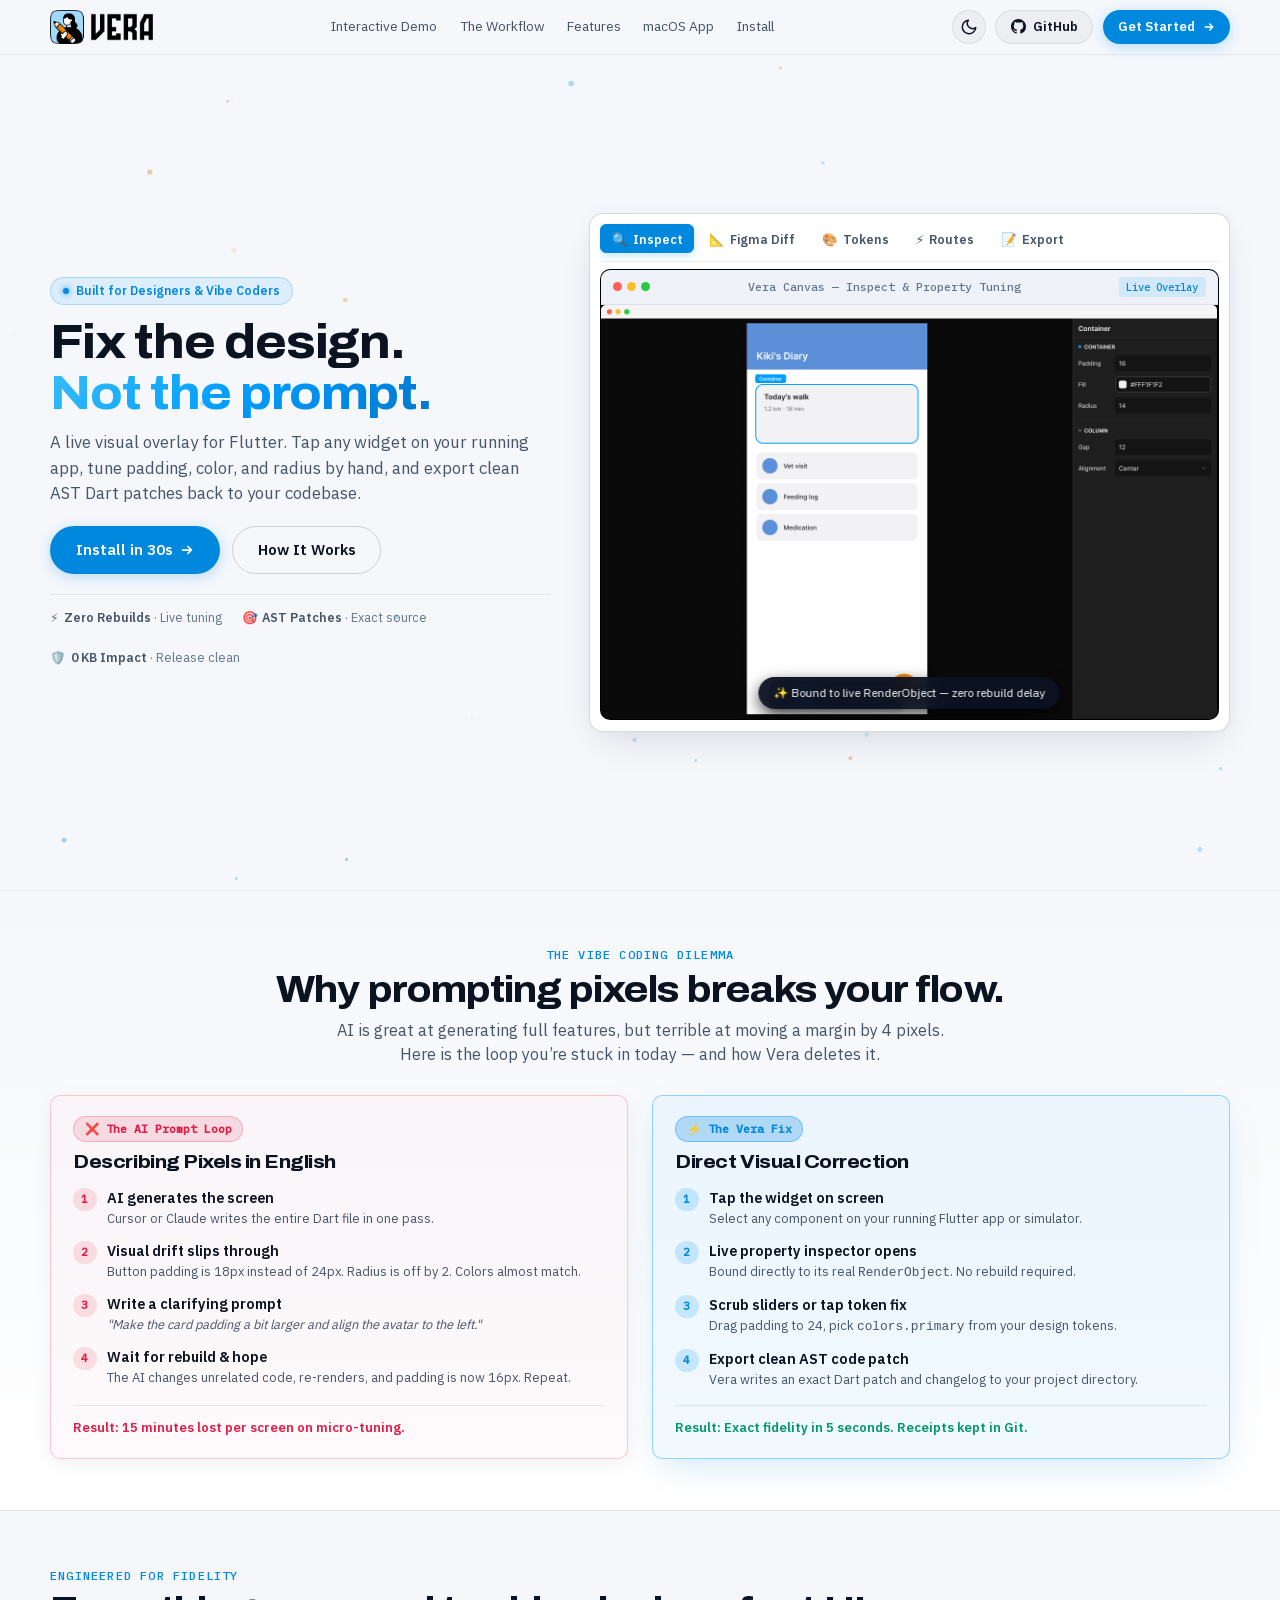
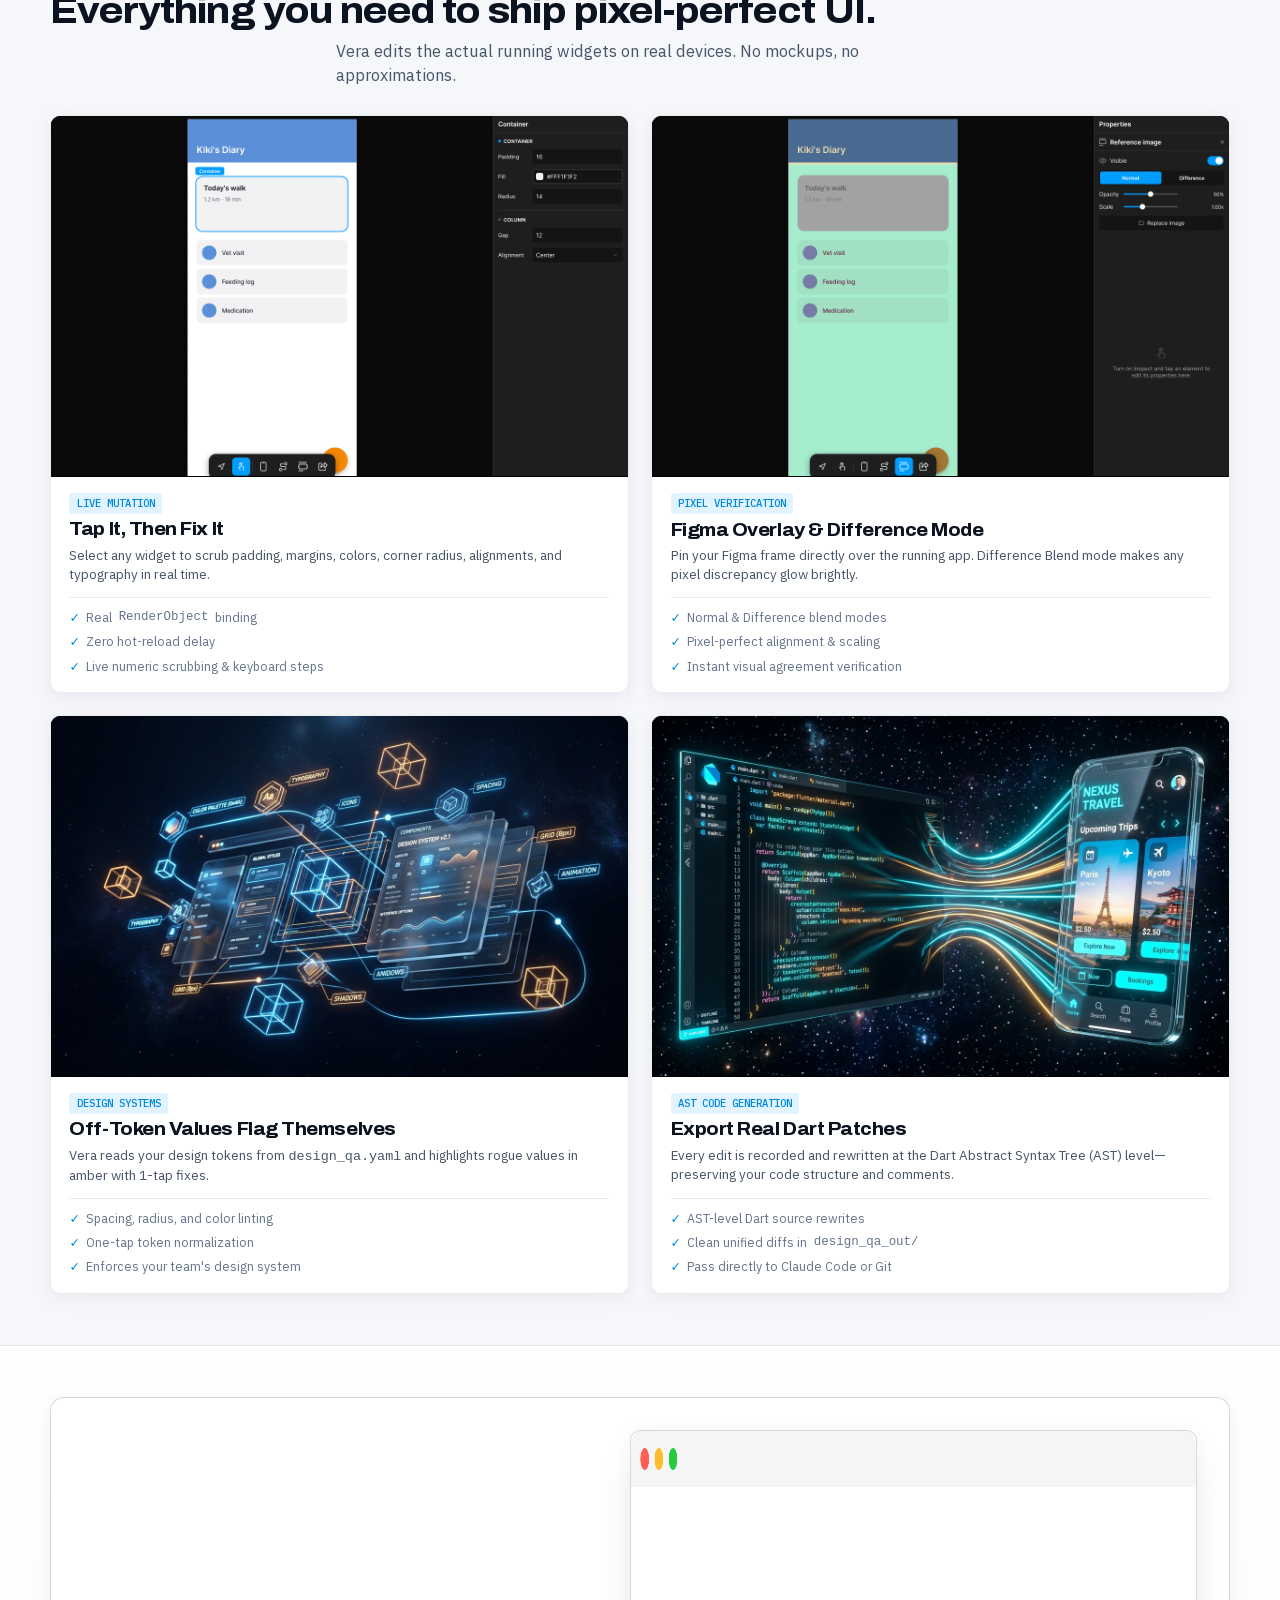
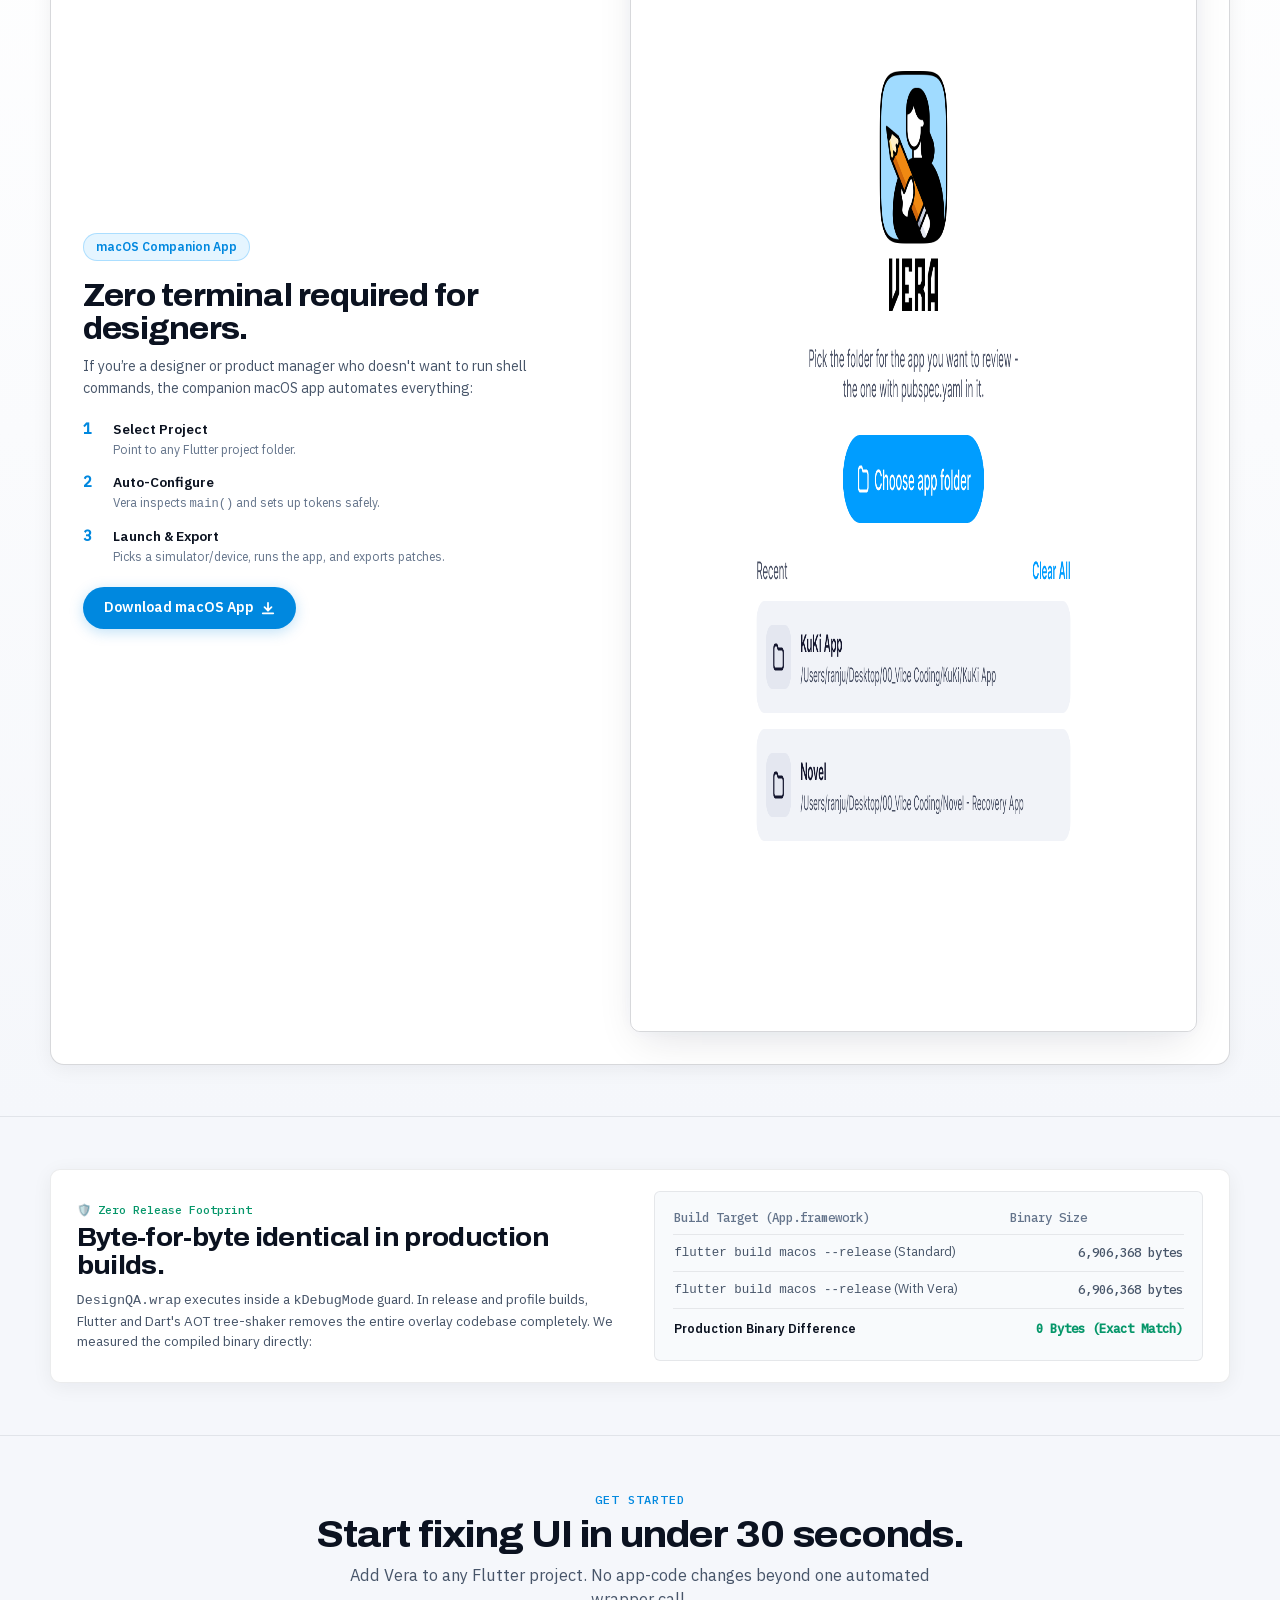
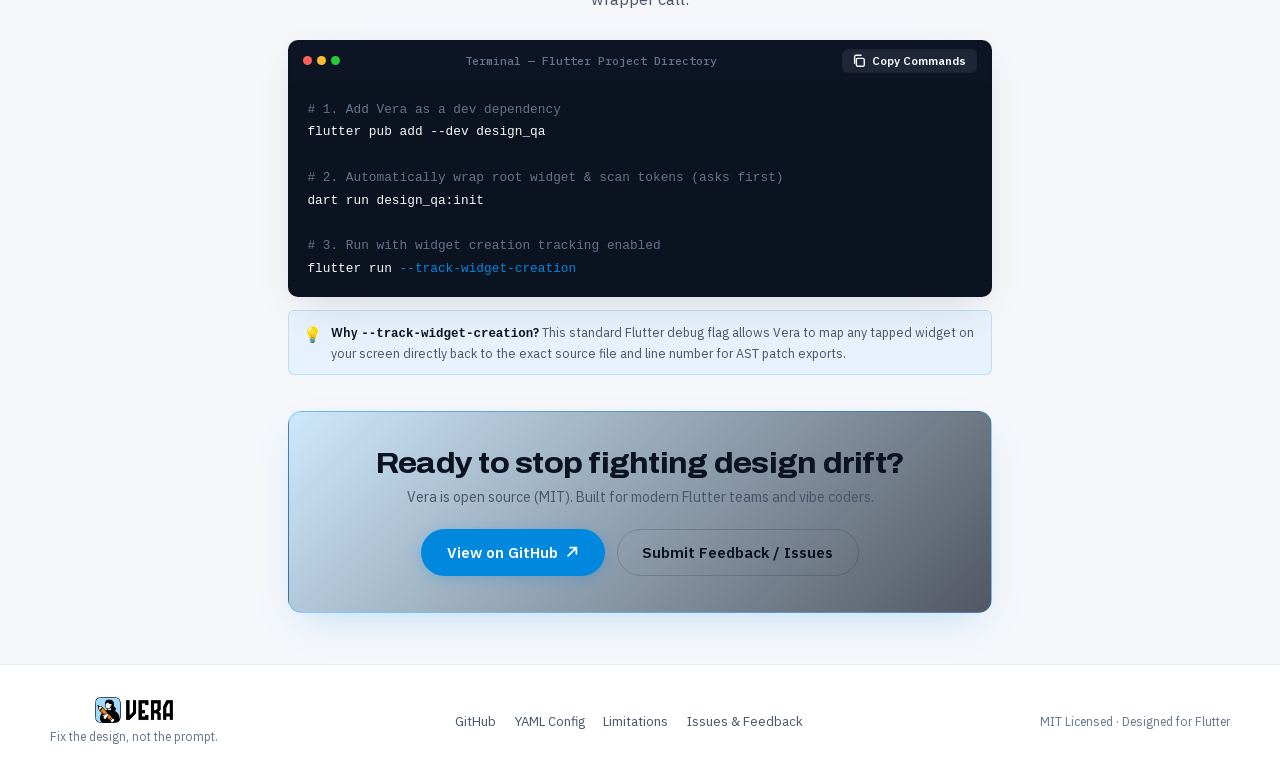
==== docs/index.html @ a0a02649 "Fix CSS syntax error and clean stylesheet link" ====
<!DOCTYPE html>
<html lang="en" data-theme="dark">
<head>
  <meta charset="utf-8">
  <meta name="viewport" content="width=device-width, initial-scale=1">
  <title>Vera — Fix the Design, Not the Prompt | Flutter Design QA</title>
  <meta name="description" content="A live visual overlay for Flutter. Tap any widget on a running app, correct design drift by hand, and export real AST Dart patches. Built for designers and vibe coders.">

  <link rel="icon" href="favicon.ico" sizes="any">
  <link rel="apple-touch-icon" href="assets/img/apple-touch-icon.png">
  <meta name="theme-color" content="#070c18" id="themeColorMeta">

  <!-- Open Graph / Social Meta -->
  <meta property="og:title" content="Vera — Fix the Design, Not the Prompt">
  <meta property="og:description" content="A live visual overlay for Flutter. Tap any widget on a running app, correct design drift by hand, and export real AST Dart patches.">
  <meta property="og:type" content="website">
  <meta property="og:url" content="https://ranjuravindran.github.io/vera_design_qa/">
  <meta property="og:image" content="https://ranjuravindran.github.io/vera_design_qa/assets/img/hero-tokens-3d.jpg">
  <meta name="twitter:card" content="summary_large_image">

  <!-- Fonts & Stylesheet -->
  <link rel="preload" href="assets/fonts/archivo-var.woff2" as="font" type="font/woff2" crossorigin>
  <link rel="preload" href="assets/fonts/plexsans-400.woff2" as="font" type="font/woff2" crossorigin>
  <link rel="stylesheet" href="assets/site.css">
</head>
<body>

  <!-- Ambient Dynamic Shader Background -->
  <canvas id="ambientCanvas" class="ambient-canvas" aria-hidden="true"></canvas>

  <a class="skip-link" href="#main">Skip to main content</a>

  <!-- ================= TOP NAVIGATION ================= -->
  <header class="site-header" id="header">
    <div class="shell header-shell">
      <a class="brand-link" href="#top" aria-label="Vera Home">
        <!-- Logo for Dark Mode (White) -->
        <img src="assets/img/vera-logo-white.png" alt="Vera" class="brand-logo logo-dark-theme" width="130" height="43">
        <!-- Logo for Light Mode (Dark) -->
        <img src="assets/img/vera-logo-dark.png" alt="Vera" class="brand-logo logo-light-theme" width="130" height="43">
      </a>

      <nav class="site-nav" aria-label="Primary Navigation">
        <a href="#hero" class="nav-link">Interactive Demo</a>
        <a href="#comparison" class="nav-link">The Workflow</a>
        <a href="#features" class="nav-link">Features</a>
        <a href="#companion" class="nav-link">macOS App</a>
        <a href="#quickstart" class="nav-link">Install</a>
      </nav>

      <div class="header-actions">
        <!-- Light / Dark Theme Switcher Button -->
        <button class="theme-toggle-btn" id="themeToggle" type="button" aria-label="Toggle light and dark mode">
          <!-- Sun Icon (shown in dark mode) -->
          <svg class="sun-icon" width="18" height="18" viewBox="0 0 24 24" fill="none" stroke="currentColor" stroke-width="2" stroke-linecap="round" stroke-linejoin="round" aria-hidden="true">
            <circle cx="12" cy="12" r="5"></circle>
            <line x1="12" y1="1" x2="12" y2="3"></line>
            <line x1="12" y1="21" x2="12" y2="23"></line>
            <line x1="4.22" y1="4.22" x2="5.64" y2="5.64"></line>
            <line x1="18.36" y1="18.36" x2="19.78" y2="19.78"></line>
            <line x1="1" y1="12" x2="3" y2="12"></line>
            <line x1="21" y1="12" x2="23" y2="12"></line>
            <line x1="4.22" y1="19.78" x2="5.64" y2="18.36"></line>
            <line x1="18.36" y1="5.64" x2="19.78" y2="4.22"></line>
          </svg>
          <!-- Moon Icon (shown in light mode) -->
          <svg class="moon-icon" width="18" height="18" viewBox="0 0 24 24" fill="none" stroke="currentColor" stroke-width="2" stroke-linecap="round" stroke-linejoin="round" aria-hidden="true">
            <path d="M21 12.79A9 9 0 1 1 11.21 3 7 7 0 0 0 21 12.79z"></path>
          </svg>
        </button>

        <a class="btn btn-secondary btn-sm" href="https://github.com/ranjuravindran/vera_design_qa" target="_blank" rel="noopener noreferrer">
          <svg width="15" height="15" viewBox="0 0 16 16" fill="currentColor" aria-hidden="true">
            <path d="M8 0C3.58 0 0 3.58 0 8c0 3.54 2.29 6.53 5.47 7.59.4.07.55-.17.55-.38 0-.19-.01-.82-.01-1.49-2.01.37-2.53-.49-2.69-.94-.09-.23-.48-.94-.82-1.13-.28-.15-.68-.52-.01-.53.63-.01 1.08.58 1.23.82.72 1.21 1.87.87 2.33.66.07-.52.28-.87.51-1.07-1.78-.2-3.64-.89-3.64-3.95 0-.87.31-1.59.82-2.15-.08-.2-.36-1.02.08-2.12 0 0 .67-.21 2.2.82.64-.18 1.32-.27 2-.27.68 0 1.36.09 2 .27 1.53-1.04 2.2-.82 2.2-.82.44 1.1.16 1.92.08 2.12.51.56.82 1.27.82 2.15 0 3.07-1.87 3.75-3.65 3.95.29.25.54.73.54 1.48 0 1.07-.01 1.93-.01 2.2 0 .21.15.46.55.38A8.013 8.013 0 0 0 16 8c0-4.42-3.58-8-8-8z"/>
          </svg>
          <span>GitHub</span>
        </a>
        <a class="btn btn-primary btn-sm" href="#quickstart">
          <span>Get Started</span>
          <svg width="12" height="12" viewBox="0 0 16 16" fill="none" aria-hidden="true">
            <path d="M3 8h10M9 4l4 4-4 4" stroke="currentColor" stroke-width="2" stroke-linecap="round" stroke-linejoin="round"/>
          </svg>
        </a>
      </div>
    </div>
  </header>

  <main id="main">

    <!-- ================= TRUE ONE-FOLD SPLIT HERO SECTION ================= -->
    <section class="hero hero-one-fold" id="top">
      <div class="shell">
        <div class="hero-split-grid">
          
          <!-- Left Column: Copy & Actions -->
          <div class="hero-col-copy">
            <div class="pill-badge">
              <span class="pill-dot"></span>
              <span>Built for Designers & Vibe Coders</span>
            </div>

            <h1 class="hero-title">
              Fix the design.<br>
              <span class="hero-highlight">Not the prompt.</span>
            </h1>

            <p class="hero-subtitle">
              A live visual overlay for Flutter. Tap any widget on your running app, tune padding, color, and radius by hand, and export clean AST Dart patches back to your codebase.
            </p>

            <div class="hero-cta-group">
              <a class="btn btn-primary btn-lg magnetic-btn" href="#quickstart">
                <span>Install in 30s</span>
                <svg width="14" height="14" viewBox="0 0 16 16" fill="none" aria-hidden="true">
                  <path d="M3 8h10M9 4l4 4-4 4" stroke="currentColor" stroke-width="2" stroke-linecap="round" stroke-linejoin="round"/>
                </svg>
              </a>
              <a class="btn btn-ghost btn-lg" href="#comparison">
                <span>How It Works</span>
              </a>
            </div>

            <div class="hero-stats">
              <div class="stat-item">
                <span class="stat-icon">⚡</span>
                <span class="stat-text"><strong>Zero Rebuilds</strong> · Live tuning</span>
              </div>
              <div class="stat-item">
                <span class="stat-icon">🎯</span>
                <span class="stat-text"><strong>AST Patches</strong> · Exact source</span>
              </div>
              <div class="stat-item">
                <span class="stat-icon">🛡️</span>
                <span class="stat-text"><strong>0 KB Impact</strong> · Release clean</span>
              </div>
            </div>
          </div>

          <!-- Right Column: Interactive Showcase Window -->
          <div class="hero-col-showcase">
            <div class="showcase-container tilt-card" data-tilt="3">
              
              <!-- Interactive Tab Bar -->
              <div class="showcase-tabs" role="tablist" aria-label="Showcase Tabs">
                <button class="tab-btn is-active" role="tab" aria-selected="true" data-target="tab-inspect" id="btn-inspect">
                  <span class="tab-icon">🔍</span>
                  <span class="tab-name">Inspect</span>
                </button>
                <button class="tab-btn" role="tab" aria-selected="false" data-target="tab-diff" id="btn-diff">
                  <span class="tab-icon">📐</span>
                  <span class="tab-name">Figma Diff</span>
                </button>
                <button class="tab-btn" role="tab" aria-selected="false" data-target="tab-tokens" id="btn-tokens">
                  <span class="tab-icon">🎨</span>
                  <span class="tab-name">Tokens</span>
                </button>
                <button class="tab-btn" role="tab" aria-selected="false" data-target="tab-route" id="btn-route">
                  <span class="tab-icon">⚡</span>
                  <span class="tab-name">Routes</span>
                </button>
                <button class="tab-btn" role="tab" aria-selected="false" data-target="tab-export" id="btn-export">
                  <span class="tab-icon">📝</span>
                  <span class="tab-name">Export</span>
                </button>
              </div>

              <!-- Window Chrome & Canvas Stage -->
              <div class="window-frame">
                <div class="window-header">
                  <div class="window-controls">
                    <span class="dot dot-close"></span>
                    <span class="dot dot-minimize"></span>
                    <span class="dot dot-expand"></span>
                  </div>
                  <div class="window-title" id="windowTitle">Vera Canvas — Inspect & Property Tuning</div>
                  <div class="window-badge">Live Overlay</div>
                </div>

                <div class="window-body">
                  <!-- Panel 1: Inspect -->
                  <div class="tab-panel is-active" id="tab-inspect" role="tabpanel" aria-labelledby="btn-inspect">
                    <div class="canvas-image-wrap">
                      <img src="assets/img/canvas-element-selected.png" alt="Vera Live Inspection Mode" width="2560" height="1720" loading="eager" decoding="async">
                      <div class="canvas-annotation-badge">
                        <span>✨ Bound to live RenderObject — zero rebuild delay</span>
                      </div>
                    </div>
                  </div>

                  <!-- Panel 2: Difference Blend -->
                  <div class="tab-panel" id="tab-diff" role="tabpanel" aria-labelledby="btn-diff">
                    <div class="canvas-image-wrap diff-interactive-wrap">
                      <div class="diff-stage" id="diffStage">
                        <img class="layer-base" src="assets/img/diff-a.webp" alt="Running app screen" width="1600" height="1075" decoding="async">
                        <img class="layer-top" src="assets/img/diff-b.webp" alt="Figma difference subtraction layer" width="1600" height="1075" decoding="async">
                      </div>
                      <div class="diff-toolbar">
                        <div class="diff-control-group">
                          <span class="diff-tag">Build</span>
                          <input class="diff-slider" type="range" min="0" max="100" value="40" id="diffSlider" aria-label="Difference intensity scrubber">
                          <span class="diff-tag">Figma Diff</span>
                          <span class="diff-readout" id="diffPercent">40%</span>
                        </div>
                        <p class="diff-hint">Scrub: matching pixels cancel, drift glows.</p>
                      </div>
                    </div>
                  </div>

                  <!-- Panel 3: Tokens -->
                  <div class="tab-panel" id="tab-tokens" role="tabpanel" aria-labelledby="btn-tokens">
                    <div class="canvas-image-wrap">
                      <img src="assets/img/token-lint.webp" alt="Vera token linting" width="1400" height="729" loading="lazy" decoding="async">
                      <div class="canvas-annotation-badge">
                        <span>🎨 Flags rogue values: <code>20px → spacing.lg (24)</code></span>
                      </div>
                    </div>
                  </div>

                  <!-- Panel 4: Routes -->
                  <div class="tab-panel" id="tab-route" role="tabpanel" aria-labelledby="btn-route">
                    <div class="canvas-image-wrap">
                      <img src="assets/img/canvas-route-jumper-open.png" alt="Route jumper menu" width="2560" height="1720" loading="lazy" decoding="async">
                      <div class="canvas-annotation-badge">
                        <span>🚀 Jump to deep screens with mock arguments</span>
                      </div>
                    </div>
                  </div>

                  <!-- Panel 5: Export -->
                  <div class="tab-panel" id="tab-export" role="tabpanel" aria-labelledby="btn-export">
                    <div class="canvas-image-wrap">
                      <img src="assets/img/companion-live-session.png" alt="Vera Companion App recording modifications" width="1440" height="1200" loading="lazy" decoding="async">
                      <div class="canvas-annotation-badge">
                        <span>📦 Clean AST patches written to <code>design_qa_out/</code></span>
                      </div>
                    </div>
                  </div>
                </div>
              </div>

            </div>
          </div>

        </div>
      </div>
    </section>

    <!-- ================= THE PROMPT LOOP VS VERA ================= -->
    <section class="section comparison-section" id="comparison">
      <div class="shell">
        <div class="section-header text-center">
          <span class="section-kicker">The Vibe Coding Dilemma</span>
          <h2 class="section-title">Why prompting pixels breaks your flow.</h2>
          <p class="section-desc">
            AI is great at generating full features, but terrible at moving a margin by 4 pixels. 
            Here is the loop you’re stuck in today — and how Vera deletes it.
          </p>
        </div>

        <div class="comparison-grid">
          <!-- The Painful Prompt Loop -->
          <div class="compare-card card-pain tilt-card" data-tilt="4">
            <div class="card-status-badge badge-pain">❌ The AI Prompt Loop</div>
            <h3 class="compare-card-title">Describing Pixels in English</h3>
            
            <ol class="compare-steps">
              <li class="compare-step">
                <span class="step-num">1</span>
                <div>
                  <strong>AI generates the screen</strong>
                  <p>Cursor or Claude writes the entire Dart file in one pass.</p>
                </div>
              </li>
              <li class="compare-step">
                <span class="step-num">2</span>
                <div>
                  <strong>Visual drift slips through</strong>
                  <p>Button padding is 18px instead of 24px. Radius is off by 2. Colors almost match.</p>
                </div>
              </li>
              <li class="compare-step">
                <span class="step-num">3</span>
                <div>
                  <strong>Write a clarifying prompt</strong>
                  <p><em>"Make the card padding a bit larger and align the avatar to the left."</em></p>
                </div>
              </li>
              <li class="compare-step">
                <span class="step-num">4</span>
                <div>
                  <strong>Wait for rebuild & hope</strong>
                  <p>The AI changes unrelated code, re-renders, and padding is now 16px. Repeat.</p>
                </div>
              </li>
            </ol>
            <div class="compare-footer pain-footer">
              Result: 15 minutes lost per screen on micro-tuning.
            </div>
          </div>

          <!-- The Vera Solution -->
          <div class="compare-card card-vera tilt-card" data-tilt="4">
            <div class="card-status-badge badge-vera">⚡ The Vera Fix</div>
            <h3 class="compare-card-title">Direct Visual Correction</h3>

            <ol class="compare-steps">
              <li class="compare-step">
                <span class="step-num">1</span>
                <div>
                  <strong>Tap the widget on screen</strong>
                  <p>Select any component on your running Flutter app or simulator.</p>
                </div>
              </li>
              <li class="compare-step">
                <span class="step-num">2</span>
                <div>
                  <strong>Live property inspector opens</strong>
                  <p>Bound directly to its real <code>RenderObject</code>. No rebuild required.</p>
                </div>
              </li>
              <li class="compare-step">
                <span class="step-num">3</span>
                <div>
                  <strong>Scrub sliders or tap token fix</strong>
                  <p>Drag padding to 24, pick <code>colors.primary</code> from your design tokens.</p>
                </div>
              </li>
              <li class="compare-step">
                <span class="step-num">4</span>
                <div>
                  <strong>Export clean AST code patch</strong>
                  <p>Vera writes an exact Dart patch and changelog to your project directory.</p>
                </div>
              </li>
            </ol>
            <div class="compare-footer vera-footer">
              Result: Exact fidelity in 5 seconds. Receipts kept in Git.
            </div>
          </div>
        </div>
      </div>
    </section>

    <!-- ================= CORE FEATURES GRID ================= -->
    <section class="section features-section" id="features">
      <div class="shell">
        <div class="section-header">
          <span class="section-kicker">Engineered for Fidelity</span>
          <h2 class="section-title">Everything you need to ship pixel-perfect UI.</h2>
          <p class="section-desc">
            Vera edits the actual running widgets on real devices. No mockups, no approximations.
          </p>
        </div>

        <div class="features-grid">
          <!-- Feature 1: Live Mutation -->
          <div class="feature-box tilt-card" data-tilt="3">
            <div class="feature-media">
              <img src="assets/img/canvas-element-selected.png" alt="Live property editing on container widget" width="2560" height="1720" loading="lazy">
            </div>
            <div class="feature-info">
              <span class="feature-pill">Live Mutation</span>
              <h3>Tap It, Then Fix It</h3>
              <p>
                Select any widget to scrub padding, margins, colors, corner radius, alignments, and typography in real time.
              </p>
              <ul class="feature-checklist">
                <li>Real <code>RenderObject</code> binding</li>
                <li>Zero hot-reload delay</li>
                <li>Live numeric scrubbing & keyboard steps</li>
              </ul>
            </div>
          </div>

          <!-- Feature 2: Figma Overlay -->
          <div class="feature-box tilt-card" data-tilt="3">
            <div class="feature-media">
              <img src="assets/img/canvas-reference-panel-active.png" alt="Figma reference overlay difference blend mode" width="2560" height="1720" loading="lazy">
            </div>
            <div class="feature-info">
              <span class="feature-pill">Pixel Verification</span>
              <h3>Figma Overlay & Difference Mode</h3>
              <p>
                Pin your Figma frame directly over the running app. Difference Blend mode makes any pixel discrepancy glow brightly.
              </p>
              <ul class="feature-checklist">
                <li>Normal & Difference blend modes</li>
                <li>Pixel-perfect alignment & scaling</li>
                <li>Instant visual agreement verification</li>
              </ul>
            </div>
          </div>

          <!-- Feature 3: Design Tokens 3D Highlight -->
          <div class="feature-box tilt-card" data-tilt="3">
            <div class="feature-media">
              <img src="assets/img/hero-tokens-3d.jpg" alt="3D design tokens floating visualization" width="1920" height="1080" loading="lazy">
            </div>
            <div class="feature-info">
              <span class="feature-pill">Design Systems</span>
              <h3>Off-Token Values Flag Themselves</h3>
              <p>
                Vera reads your design tokens from <code>design_qa.yaml</code> and highlights rogue values in amber with 1-tap fixes.
              </p>
              <ul class="feature-checklist">
                <li>Spacing, radius, and color linting</li>
                <li>One-tap token normalization</li>
                <li>Enforces your team's design system</li>
              </ul>
            </div>
          </div>

          <!-- Feature 4: AST Patches 3D Highlight -->
          <div class="feature-box tilt-card" data-tilt="3">
            <div class="feature-media">
              <img src="assets/img/ast-diff-3d.jpg" alt="AST code transformations to live mobile UI" width="1920" height="1080" loading="lazy">
            </div>
            <div class="feature-info">
              <span class="feature-pill">AST Code Generation</span>
              <h3>Export Real Dart Patches</h3>
              <p>
                Every edit is recorded and rewritten at the Dart Abstract Syntax Tree (AST) level—preserving your code structure and comments.
              </p>
              <ul class="feature-checklist">
                <li>AST-level Dart source rewrites</li>
                <li>Clean unified diffs in <code>design_qa_out/</code></li>
                <li>Pass directly to Claude Code or Git</li>
              </ul>
            </div>
          </div>
        </div>
      </div>
    </section>

    <!-- ================= COMPANION APP SPOTLIGHT ================= -->
    <section class="section companion-section" id="companion">
      <div class="shell">
        <div class="companion-card tilt-card" data-tilt="3">
          <div class="companion-copy">
            <div class="pill-badge">macOS Companion App</div>
            <h2 class="companion-title">Zero terminal required for designers.</h2>
            <p class="companion-desc">
              If you’re a designer or product manager who doesn't want to run shell commands, the companion macOS app automates everything:
            </p>
            <div class="companion-steps">
              <div class="comp-step">
                <span class="comp-num">1</span>
                <div><strong>Select Project</strong><p>Point to any Flutter project folder.</p></div>
              </div>
              <div class="comp-step">
                <span class="comp-num">2</span>
                <div><strong>Auto-Configure</strong><p>Vera inspects <code>main()</code> and sets up tokens safely.</p></div>
              </div>
              <div class="comp-step">
                <span class="comp-num">3</span>
                <div><strong>Launch & Export</strong><p>Picks a simulator/device, runs the app, and exports patches.</p></div>
              </div>
            </div>
            <div class="companion-actions">
              <a class="btn btn-primary magnetic-btn" href="https://github.com/ranjuravindran/vera_design_qa" target="_blank" rel="noopener noreferrer">
                <span>Download macOS App</span>
                <svg width="14" height="14" viewBox="0 0 16 16" fill="none" aria-hidden="true">
                  <path d="M8 2v9M4 7l4 4 4-4M2 14h12" stroke="currentColor" stroke-width="2" stroke-linecap="round" stroke-linejoin="round"/>
                </svg>
              </a>
            </div>
          </div>

          <div class="companion-visual">
            <div class="companion-window">
              <img src="assets/img/companion-project-picker.png" alt="Vera macOS Project Picker" width="1440" height="1200" loading="lazy">
            </div>
          </div>
        </div>
      </div>
    </section>

    <!-- ================= ZERO RELEASE IMPACT PROOF ================= -->
    <section class="section proof-section">
      <div class="shell">
        <div class="proof-card tilt-card" data-tilt="2">
          <div class="proof-content">
            <div class="proof-badge">🛡️ Zero Release Footprint</div>
            <h2>Byte-for-byte identical in production builds.</h2>
            <p>
              <code>DesignQA.wrap</code> executes inside a <code>kDebugMode</code> guard. In release and profile builds, Flutter and Dart's AOT tree-shaker removes the entire overlay codebase completely. 
              We measured the compiled binary directly:
            </p>
          </div>

          <div class="proof-table-wrap">
            <table class="proof-table">
              <thead>
                <tr>
                  <th>Build Target (App.framework)</th>
                  <th>Binary Size</th>
                </tr>
              </thead>
              <tbody>
                <tr>
                  <td><code>flutter build macos --release</code> (Standard)</td>
                  <td class="tabular">6,906,368 bytes</td>
                </tr>
                <tr>
                  <td><code>flutter build macos --release</code> (With Vera)</td>
                  <td class="tabular">6,906,368 bytes</td>
                </tr>
                <tr class="proof-highlight-row">
                  <td><strong>Production Binary Difference</strong></td>
                  <td class="tabular diff-zero"><strong>0 Bytes (Exact Match)</strong></td>
                </tr>
              </tbody>
            </table>
          </div>
        </div>
      </div>
    </section>

    <!-- ================= QUICKSTART / INSTALL ================= -->
    <section class="section quickstart-section" id="quickstart">
      <div class="shell">
        <div class="section-header text-center">
          <span class="section-kicker">Get Started</span>
          <h2 class="section-title">Start fixing UI in under 30 seconds.</h2>
          <p class="section-desc">
            Add Vera to any Flutter project. No app-code changes beyond one automated wrapper call.
          </p>
        </div>

        <div class="quickstart-box">
          <div class="terminal-card tilt-card" data-tilt="3">
            <div class="terminal-header">
              <div class="window-controls">
                <span class="dot dot-close"></span>
                <span class="dot dot-minimize"></span>
                <span class="dot dot-expand"></span>
              </div>
              <span class="terminal-title">Terminal — Flutter Project Directory</span>
              <button class="copy-button" id="copySnippetBtn" type="button" aria-label="Copy commands to clipboard">
                <svg width="14" height="14" viewBox="0 0 16 16" fill="none" aria-hidden="true">
                  <rect x="5" y="5" width="9" height="9" rx="1.5" stroke="currentColor" stroke-width="1.6"/>
                  <path d="M3 11V3a1.5 1.5 0 0 1 1.5-1.5H11" stroke="currentColor" stroke-width="1.6"/>
                </svg>
                <span id="copyText">Copy Commands</span>
              </button>
            </div>

            <pre class="terminal-code"><code id="codeSnippet"><span class="cmd-comment"># 1. Add Vera as a dev dependency</span>
<span class="cmd-line">flutter pub add --dev design_qa</span>

<span class="cmd-comment"># 2. Automatically wrap root widget & scan tokens (asks first)</span>
<span class="cmd-line">dart run design_qa:init</span>

<span class="cmd-comment"># 3. Run with widget creation tracking enabled</span>
<span class="cmd-line">flutter run <span class="cmd-flag">--track-widget-creation</span></span></code></pre>
          </div>

          <div class="quickstart-note">
            <div class="note-icon">💡</div>
            <div class="note-body">
              <strong>Why <code>--track-widget-creation</code>?</strong> 
              This standard Flutter debug flag allows Vera to map any tapped widget on your screen directly back to the exact source file and line number for AST patch exports.
            </div>
          </div>
        </div>

        <div class="cta-banner tilt-card" data-tilt="2">
          <h3>Ready to stop fighting design drift?</h3>
          <p>Vera is open source (MIT). Built for modern Flutter teams and vibe coders.</p>
          <div class="cta-banner-actions">
            <a class="btn btn-primary btn-lg magnetic-btn" href="https://github.com/ranjuravindran/vera_design_qa" target="_blank" rel="noopener noreferrer">
              <span>View on GitHub</span>
              <svg width="14" height="14" viewBox="0 0 16 16" fill="none" aria-hidden="true">
                <path d="M6 3h7v7M13 3 3.5 12.5" stroke="currentColor" stroke-width="2" stroke-linecap="round" stroke-linejoin="round"/>
              </svg>
            </a>
            <a class="btn btn-ghost btn-lg" href="https://github.com/ranjuravindran/vera_design_qa/issues" target="_blank" rel="noopener noreferrer">
              <span>Submit Feedback / Issues</span>
            </a>
          </div>
        </div>
      </div>
    </section>

  </main>

  <!-- ================= FOOTER ================= -->
  <footer class="site-footer">
    <div class="shell footer-shell">
      <div class="footer-brand">
        <!-- Footer Dark Mode Logo -->
        <img src="assets/img/vera-logo-white.png" alt="Vera" width="100" height="33" class="footer-logo logo-dark-theme">
        <!-- Footer Light Mode Logo -->
        <img src="assets/img/vera-logo-dark.png" alt="Vera" width="100" height="33" class="footer-logo logo-light-theme">
        <p class="footer-tagline">Fix the design, not the prompt.</p>
      </div>

      <div class="footer-links">
        <a href="https://github.com/ranjuravindran/vera_design_qa" target="_blank" rel="noopener noreferrer">GitHub</a>
        <a href="https://github.com/ranjuravindran/vera_design_qa/blob/main/doc/design_qa_yaml_reference.md" target="_blank" rel="noopener noreferrer">YAML Config</a>
        <a href="https://github.com/ranjuravindran/vera_design_qa/blob/main/doc/limitations.md" target="_blank" rel="noopener noreferrer">Limitations</a>
        <a href="https://github.com/ranjuravindran/vera_design_qa/issues" target="_blank" rel="noopener noreferrer">Issues & Feedback</a>
      </div>

      <div class="footer-copy">
        <span>MIT Licensed · Designed for Flutter</span>
      </div>
    </div>
  </footer>

  <script src="assets/site.js" defer></script>
</body>
</html>
---- docs/assets/site.css ----
/* ============================================================
   VERA — Official Landing Page Stylesheet
   Pixel-Perfect Layout, Seamless Windows, Light/Dark Theme
   ============================================================ */

/* ---------- Self-Hosted Fonts ---------- */
@font-face {
  font-family: 'Archivo';
  src: url('fonts/archivo-var.woff2') format('woff2');
  font-weight: 400 800;
  font-stretch: 75% 125%;
  font-style: normal;
  font-display: swap;
}
@font-face {
  font-family: 'Plex';
  src: url('fonts/plexsans-400.woff2') format('woff2');
  font-weight: 400;
  font-style: normal;
  font-display: swap;
}
@font-face {
  font-family: 'Plex';
  src: url('fonts/plexsans-600.woff2') format('woff2');
  font-weight: 600;
  font-style: normal;
  font-display: swap;
}
@font-face {
  font-family: 'PlexMono';
  src: url('fonts/plexmono-500.woff2') format('woff2');
  font-weight: 500;
  font-style: normal;
  font-display: swap;
}

/* ---------- Theme Color Tokens ---------- */
:root,
[data-theme="dark"] {
  --bg-main: #070c18;
  --bg-surface: #0c1424;
  --bg-card: #111b2e;
  --bg-card-hover: #16243d;
  --bg-glass: rgba(10, 17, 30, 0.88);
  --bg-window-chrome: #090e1c;
  --bg-table-wrap: #03060c;
  --bg-terminal: #070d1a;

  --border-subtle: rgba(255, 255, 255, 0.08);
  --border-medium: rgba(255, 255, 255, 0.16);
  --border-focus: rgba(0, 157, 255, 0.5);

  --signal: #009dff;
  --signal-glow: rgba(0, 157, 255, 0.35);
  --signal-hover: #0088df;
  
  --amber: #f59e0b;
  --amber-glow: rgba(245, 158, 11, 0.2);
  --emerald: #10b981;
  --emerald-glow: rgba(16, 185, 129, 0.2);
  --rose: #f43f5e;
  --rose-glow: rgba(244, 63, 94, 0.2);

  --text-primary: #f8fafc;
  --text-secondary: #94a3b8;
  --text-muted: #64748b;
  --text-dim: #475569;

  --shadow-subtle: 0 10px 30px rgba(0, 0, 0, 0.5);
  --shadow-elevated: 0 20px 60px -15px rgba(0, 0, 0, 0.8), 0 0 30px rgba(0, 157, 255, 0.06);
}

[data-theme="light"] {
  --bg-main: #f5f7fb;
  --bg-surface: #ffffff;
  --bg-card: #ffffff;
  --bg-card-hover: #f8fafc;
  --bg-glass: rgba(245, 247, 251, 0.92);
  --bg-window-chrome: #eef2f8;
  --bg-table-wrap: #f8fafc;
  --bg-terminal: #0b1220;

  --border-subtle: rgba(11, 18, 32, 0.08);
  --border-medium: rgba(11, 18, 32, 0.16);
  --border-focus: rgba(0, 140, 230, 0.5);

  --signal: #0088df;
  --signal-glow: rgba(0, 136, 223, 0.25);
  --signal-hover: #0072bc;
  
  --amber: #d97706;
  --amber-glow: rgba(217, 119, 6, 0.15);
  --emerald: #059669;
  --emerald-glow: rgba(5, 150, 105, 0.15);
  --rose: #e11d48;
  --rose-glow: rgba(225, 29, 72, 0.12);

  --text-primary: #0b1220;
  --text-secondary: #475569;
  --text-muted: #64748b;
  --text-dim: #94a3b8;

  --shadow-subtle: 0 4px 20px rgba(11, 18, 32, 0.06);
  --shadow-elevated: 0 15px 40px -10px rgba(11, 18, 32, 0.12), 0 0 20px rgba(0, 136, 223, 0.04);
}

:root {
  --font-display: 'Archivo', system-ui, -apple-system, sans-serif;
  --font-body: 'Plex', system-ui, -apple-system, sans-serif;
  --font-mono: 'PlexMono', ui-monospace, 'SF Mono', Menlo, monospace;

  --shell-max: 1180px;
  --radius-sm: 6px;
  --radius-md: 10px;
  --radius-lg: 14px;
  --radius-xl: 18px;
}

/* ---------- Base & Reset ---------- */
*, *::before, *::after {
  box-sizing: border-box;
}

html {
  -webkit-text-size-adjust: 100%;
  scroll-behavior: smooth;
  transition: background-color 0.25s ease, color 0.25s ease;
}

body {
  margin: 0;
  background-color: var(--bg-main);
  color: var(--text-primary);
  font-family: var(--font-body);
  font-size: 0.96rem;
  line-height: 1.55;
  -webkit-font-smoothing: antialiased;
  text-rendering: optimizeLegibility;
  overflow-x: hidden;
  position: relative;
  transition: background-color 0.25s ease, color 0.25s ease;
}

/* ---------- Header, Main, Footer Layering ---------- */
.site-header,
main,
.site-footer {
  position: relative;
  z-index: 1;
}

/* ---------- Ambient Background Canvas Shader ---------- */
.ambient-canvas {
  position: fixed;
  inset: 0;
  width: 100vw;
  height: 100vh;
  pointer-events: none;
  z-index: 0;
  opacity: 0.75;
}

/* ---------- Dynamic Logo Switching via CSS ---------- */
[data-theme="dark"] .logo-light-theme { display: none !important; }
[data-theme="dark"] .logo-dark-theme { display: block !important; }
[data-theme="light"] .logo-dark-theme { display: none !important; }
[data-theme="light"] .logo-light-theme { display: block !important; }

img, video {
  max-width: 100%;
  display: block;
}

a {
  color: inherit;
  text-decoration: none;
}

h1, h2, h3, h4 {
  font-family: var(--font-display);
  color: var(--text-primary);
  margin: 0;
  line-height: 1.08;
  letter-spacing: -0.025em;
  font-variation-settings: 'wdth' 108, 'wght' 750;
}

p {
  margin: 0;
}

.shell {
  width: min(var(--shell-max), 100% - 2.5rem);
  margin-inline: auto;
}

.skip-link {
  position: absolute;
  top: -100px;
  left: 1rem;
  background: var(--signal);
  color: #fff;
  padding: 0.4rem 0.85rem;
  z-index: 1000;
  border-radius: var(--radius-sm);
  font-weight: 600;
  font-size: 0.85rem;
  transition: top 0.2s ease;
}
.skip-link:focus {
  top: 1rem;
}

/* ---------- Typography & Utility Classes ---------- */
.text-center { text-align: center; }

.section-kicker {
  display: inline-block;
  font-family: var(--font-mono);
  font-size: 0.75rem;
  font-weight: 500;
  text-transform: uppercase;
  letter-spacing: 0.1em;
  color: var(--signal);
  margin-bottom: 0.35rem;
}

.section-title {
  font-size: clamp(1.7rem, 3vw, 2.35rem);
  font-weight: 800;
  margin-bottom: 0.45rem;
}

.section-desc {
  font-size: clamp(0.9rem, 1.35vw, 1.02rem);
  color: var(--text-secondary);
  max-width: 38rem;
  margin-inline: auto;
  line-height: 1.5;
}

.section-header {
  margin-bottom: 1.75rem;
}

.section {
  padding-block: clamp(2.5rem, 4vw, 3.75rem);
  position: relative;
}

/* ---------- Buttons & Interactive Elements ---------- */
.btn {
  display: inline-flex;
  align-items: center;
  justify-content: center;
  gap: 0.45rem;
  font-family: var(--font-body);
  font-weight: 600;
  font-size: 0.88rem;
  padding: 0.58rem 1.25rem;
  border-radius: 999px;
  border: 1px solid transparent;
  cursor: pointer;
  transition: all 0.25s cubic-bezier(0.16, 1, 0.3, 1);
  white-space: nowrap;
  position: relative;
}

.btn:active {
  transform: translateY(1px) scale(0.98);
}

.btn-sm {
  font-size: 0.82rem;
  padding: 0.38rem 0.9rem;
}

.btn-lg {
  font-size: 0.94rem;
  padding: 0.7rem 1.55rem;
}

.btn-primary {
  background: var(--signal);
  color: #ffffff;
  box-shadow: 0 3px 14px var(--signal-glow);
}
.btn-primary:hover {
  background: var(--signal-hover);
  box-shadow: 0 6px 20px var(--signal-glow);
  transform: translateY(-1.5px);
}

.btn-secondary {
  background: rgba(255, 255, 255, 0.06);
  color: var(--text-primary);
  border-color: var(--border-subtle);
}
[data-theme="light"] .btn-secondary {
  background: rgba(0, 0, 0, 0.04);
}
.btn-secondary:hover {
  background: rgba(255, 255, 255, 0.12);
  border-color: var(--border-medium);
  transform: translateY(-1.5px);
}

.btn-ghost {
  background: transparent;
  color: var(--text-primary);
  border-color: var(--border-medium);
}
.btn-ghost:hover {
  background: rgba(255, 255, 255, 0.06);
  border-color: var(--text-primary);
  transform: translateY(-1.5px);
}

/* ---------- Theme Switcher Button ---------- */
.theme-toggle-btn {
  display: inline-flex;
  align-items: center;
  justify-content: center;
  width: 34px;
  height: 34px;
  border-radius: 50%;
  background: rgba(255, 255, 255, 0.06);
  border: 1px solid var(--border-subtle);
  color: var(--text-primary);
  cursor: pointer;
  transition: all 0.2s ease;
}
[data-theme="light"] .theme-toggle-btn {
  background: rgba(0, 0, 0, 0.04);
}
.theme-toggle-btn:hover {
  background: rgba(255, 255, 255, 0.14);
  border-color: var(--border-medium);
  transform: scale(1.06);
}

[data-theme="dark"] .moon-icon { display: none; }
[data-theme="dark"] .sun-icon { display: block; }
[data-theme="light"] .sun-icon { display: none; }
[data-theme="light"] .moon-icon { display: block; }

/* ---------- 3D Tilt Card Effects ---------- */
.tilt-card {
  transition: transform 0.2s cubic-bezier(0.16, 1, 0.3, 1), box-shadow 0.3s ease, border-color 0.3s ease;
  transform-style: preserve-3d;
  perspective: 1000px;
}

/* ---------- Header & Navigation ---------- */
.site-header {
  position: sticky;
  top: 0;
  z-index: 100;
  background: var(--bg-glass);
  backdrop-filter: blur(16px);
  -webkit-backdrop-filter: blur(16px);
  border-bottom: 1px solid var(--border-subtle);
  transition: border-color 0.2s ease, box-shadow 0.2s ease, background-color 0.25s ease;
}

.header-shell {
  display: flex;
  align-items: center;
  justify-content: space-between;
  padding-block: 0.6rem;
}

.brand-link {
  display: flex;
  align-items: center;
}

.brand-logo {
  height: 34px;
  width: auto;
  object-fit: contain;
}

.site-nav {
  display: flex;
  align-items: center;
  gap: 1.4rem;
}

.nav-link {
  font-size: 0.86rem;
  font-weight: 500;
  color: var(--text-secondary);
  transition: color 0.2s ease;
  position: relative;
}
.nav-link:hover, .nav-link.is-active {
  color: var(--text-primary);
}
.nav-link::after {
  content: '';
  position: absolute;
  bottom: -4px;
  left: 0;
  width: 0;
  height: 2px;
  background: var(--signal);
  transition: width 0.2s ease;
  border-radius: 2px;
}
.nav-link:hover::after, .nav-link.is-active::after {
  width: 100%;
}

.header-actions {
  display: flex;
  align-items: center;
  gap: 0.6rem;
}

/* ================= TRUE ONE-FOLD SPLIT HERO ================= */
.hero-one-fold {
  min-height: calc(100vh - 65px);
  display: flex;
  align-items: center;
  justify-content: center;
  padding-block: 1.5rem;
  position: relative;
}

.hero-split-grid {
  display: grid;
  grid-template-columns: 1fr 1.28fr;
  gap: clamp(1.5rem, 3vw, 2.5rem);
  align-items: center;
  width: 100%;
}

.hero-col-copy {
  text-align: left;
}

.pill-badge {
  display: inline-flex;
  align-items: center;
  gap: 0.45rem;
  background: rgba(0, 157, 255, 0.1);
  border: 1px solid rgba(0, 157, 255, 0.25);
  color: var(--signal);
  font-size: 0.76rem;
  font-weight: 600;
  padding: 0.22rem 0.75rem;
  border-radius: 999px;
  margin-bottom: 0.75rem;
}

.pill-dot {
  width: 6px;
  height: 6px;
  border-radius: 50%;
  background: var(--signal);
  box-shadow: 0 0 6px var(--signal);
  animation: pulse-glow 2s infinite ease-in-out;
}

@keyframes pulse-glow {
  0%, 100% { opacity: 1; transform: scale(1); }
  50% { opacity: 0.45; transform: scale(0.85); }
}

.hero-title {
  font-size: clamp(2rem, 3.8vw, 3.1rem);
  font-weight: 800;
  line-height: 1.04;
  margin-bottom: 0.75rem;
}

.hero-highlight {
  color: var(--signal);
  background: linear-gradient(135deg, #38bdf8 0%, #009dff 50%, #0077cc 100%);
  -webkit-background-clip: text;
  -webkit-text-fill-color: transparent;
}

.hero-subtitle {
  font-size: clamp(0.92rem, 1.35vw, 1.05rem);
  color: var(--text-secondary);
  line-height: 1.5;
  margin-bottom: 1.25rem;
  max-width: 32rem;
}

.hero-cta-group {
  display: flex;
  align-items: center;
  gap: 0.75rem;
  flex-wrap: wrap;
  margin-bottom: 1.25rem;
}

.hero-stats {
  display: flex;
  align-items: center;
  gap: 1.25rem;
  flex-wrap: wrap;
  font-size: 0.78rem;
  color: var(--text-muted);
  border-top: 1px solid var(--border-subtle);
  padding-top: 0.85rem;
}

.stat-item {
  display: flex;
  align-items: center;
  gap: 0.3rem;
}
.stat-item strong {
  color: var(--text-secondary);
}

/* ---------- Showcase Container in Split Hero ---------- */
.hero-col-showcase {
  width: 100%;
}

.showcase-container {
  background: var(--bg-surface);
  border: 1px solid var(--border-medium);
  border-radius: var(--radius-lg);
  padding: 0.65rem;
  box-shadow: var(--shadow-elevated);
}

.showcase-tabs {
  display: flex;
  align-items: center;
  justify-content: flex-start;
  gap: 0.25rem;
  overflow-x: auto;
  padding-bottom: 0.5rem;
  margin-bottom: 0.4rem;
  border-bottom: 1px solid var(--border-subtle);
  scrollbar-width: none;
}
.showcase-tabs::-webkit-scrollbar { display: none; }

.tab-btn {
  display: inline-flex;
  align-items: center;
  gap: 0.3rem;
  background: transparent;
  border: 1px solid transparent;
  color: var(--text-secondary);
  font-family: var(--font-body);
  font-size: 0.78rem;
  font-weight: 600;
  padding: 0.35rem 0.65rem;
  border-radius: var(--radius-sm);
  cursor: pointer;
  white-space: nowrap;
  transition: all 0.2s ease;
}
.tab-btn:hover {
  color: var(--text-primary);
  background: rgba(255, 255, 255, 0.05);
}
.tab-btn.is-active {
  color: #fff;
  background: var(--signal);
  border-color: var(--signal);
  box-shadow: 0 2px 8px var(--signal-glow);
}

.window-frame {
  background: #000;
  border-radius: var(--radius-md);
  overflow: hidden;
  border: 1px solid var(--border-subtle);
  display: flex;
  flex-direction: column;
}

.window-header {
  background: var(--bg-window-chrome);
  padding: 0.45rem 0.75rem;
  display: flex;
  align-items: center;
  justify-content: space-between;
  border-bottom: 1px solid var(--border-subtle);
  flex-shrink: 0;
}

.window-controls {
  display: flex;
  align-items: center;
  gap: 5px;
}
.dot {
  width: 9px;
  height: 9px;
  border-radius: 50%;
}
.dot-close { background: #ff5f56; }
.dot-minimize { background: #ffbd2e; }
.dot-expand { background: #27c93f; }

.window-title {
  font-family: var(--font-mono);
  font-size: 0.72rem;
  color: var(--text-muted);
}

.window-badge {
  font-family: var(--font-mono);
  font-size: 0.66rem;
  color: var(--signal);
  background: rgba(0, 157, 255, 0.12);
  padding: 0.12rem 0.45rem;
  border-radius: 3px;
}

.window-body {
  position: relative;
  background: #000;
  aspect-ratio: 16 / 10.75;
  width: 100%;
  overflow: hidden;
}

.tab-panel {
  display: none;
  width: 100%;
  height: 100%;
  position: absolute;
  inset: 0;
}
.tab-panel.is-active {
  display: block;
  animation: fadeInPanel 0.25s cubic-bezier(0.16, 1, 0.3, 1) forwards;
}

@keyframes fadeInPanel {
  from { opacity: 0; transform: scale(0.995); }
  to { opacity: 1; transform: scale(1); }
}

.canvas-image-wrap {
  position: relative;
  width: 100%;
  height: 100%;
  overflow: hidden;
}
.canvas-image-wrap img {
  width: 100%;
  height: 100%;
  object-fit: cover;
  object-position: top center;
}

.canvas-annotation-badge {
  position: absolute;
  bottom: 0.65rem;
  left: 50%;
  transform: translateX(-50%);
  background: rgba(12, 19, 34, 0.94);
  backdrop-filter: blur(10px);
  border: 1px solid var(--border-medium);
  border-radius: 999px;
  padding: 0.35rem 0.85rem;
  font-size: 0.74rem;
  color: #f8fafc;
  box-shadow: 0 6px 16px rgba(0, 0, 0, 0.7);
  white-space: nowrap;
}
.canvas-annotation-badge code {
  font-family: var(--font-mono);
  color: var(--amber);
  background: rgba(245, 158, 11, 0.15);
  padding: 0.1rem 0.3rem;
  border-radius: 3px;
}

/* ---------- Difference Slider Interactive Stage ---------- */
.diff-interactive-wrap {
  display: flex;
  flex-direction: column;
  height: 100%;
  width: 100%;
}

.diff-stage {
  position: relative;
  flex: 1 1 auto;
  min-height: 0;
  background: #000;
  overflow: hidden;
  isolation: isolate;
}
.diff-stage img {
  position: absolute;
  inset: 0;
  width: 100%;
  height: 100%;
  object-fit: cover;
  object-position: top center;
}
.diff-stage .layer-top {
  mix-blend-mode: difference;
  opacity: var(--diff, 0.4);
  pointer-events: none;
}

.diff-toolbar {
  background: var(--bg-window-chrome);
  padding: 0.55rem 0.85rem;
  border-top: 1px solid var(--border-subtle);
  display: flex;
  align-items: center;
  justify-content: space-between;
  gap: 0.85rem;
  flex-shrink: 0;
}

.diff-control-group {
  display: flex;
  align-items: center;
  gap: 0.55rem;
  flex: 1;
  max-width: 24rem;
}

.diff-tag {
  font-family: var(--font-mono);
  font-size: 0.68rem;
  text-transform: uppercase;
  color: var(--text-muted);
  letter-spacing: 0.05em;
  flex-shrink: 0;
}

.diff-slider {
  -webkit-appearance: none;
  appearance: none;
  flex: 1;
  height: 5px;
  background: linear-gradient(90deg, var(--signal) var(--pct, 40%), rgba(255, 255, 255, 0.2) var(--pct, 40%));
  border-radius: 3px;
  cursor: ew-resize;
}
.diff-slider::-webkit-slider-thumb {
  -webkit-appearance: none;
  width: 13px;
  height: 13px;
  border-radius: 50%;
  background: var(--signal);
  box-shadow: 0 0 8px var(--signal);
  cursor: pointer;
}
.diff-slider::-moz-range-thumb {
  width: 13px;
  height: 13px;
  border-radius: 50%;
  background: var(--signal);
  border: none;
  cursor: pointer;
}

.diff-readout {
  font-family: var(--font-mono);
  font-size: 0.74rem;
  color: var(--signal);
  min-width: 3ch;
  text-align: right;
}

.diff-hint {
  font-size: 0.72rem;
  color: var(--text-muted);
}

/* ---------- Comparison Section ---------- */
.comparison-section {
  background: linear-gradient(180deg, var(--bg-main) 0%, var(--bg-surface) 100%);
  border-top: 1px solid var(--border-subtle);
}

.comparison-grid {
  display: grid;
  grid-template-columns: 1fr 1fr;
  gap: clamp(1rem, 2.5vw, 1.5rem);
}

.compare-card {
  background: var(--bg-card);
  border-radius: var(--radius-md);
  padding: 1.25rem 1.4rem;
  border: 1px solid var(--border-subtle);
  display: flex;
  flex-direction: column;
  box-shadow: var(--shadow-subtle);
}

.card-pain {
  border-color: rgba(244, 63, 94, 0.25);
  background: rgba(244, 63, 94, 0.025);
}
.card-vera {
  border-color: rgba(0, 157, 255, 0.4);
  background: rgba(0, 157, 255, 0.05);
  box-shadow: 0 12px 35px -12px var(--signal-glow);
}

.card-status-badge {
  display: inline-flex;
  font-family: var(--font-mono);
  font-size: 0.72rem;
  font-weight: 600;
  padding: 0.2rem 0.65rem;
  border-radius: 999px;
  width: fit-content;
  margin-bottom: 0.65rem;
}
.badge-pain {
  background: var(--rose-glow);
  color: var(--rose);
  border: 1px solid rgba(244, 63, 94, 0.3);
}
.badge-vera {
  background: var(--signal-glow);
  color: var(--signal);
  border: 1px solid rgba(0, 157, 255, 0.4);
}

.compare-card-title {
  font-size: 1.2rem;
  margin-bottom: 0.85rem;
}

.compare-steps {
  list-style: none;
  padding: 0;
  margin: 0;
  display: flex;
  flex-direction: column;
  gap: 0.75rem;
  flex: 1;
}

.compare-step {
  display: grid;
  grid-template-columns: 1.5rem 1fr;
  gap: 0.6rem;
  align-items: baseline;
}

.step-num {
  width: 1.45rem;
  height: 1.45rem;
  border-radius: 50%;
  display: flex;
  align-items: center;
  justify-content: center;
  font-family: var(--font-mono);
  font-size: 0.7rem;
  font-weight: 600;
}
.card-pain .step-num {
  background: rgba(244, 63, 94, 0.15);
  color: var(--rose);
}
.card-vera .step-num {
  background: rgba(0, 157, 255, 0.18);
  color: var(--signal);
}

.compare-step strong {
  display: block;
  font-size: 0.9rem;
  color: var(--text-primary);
  margin-bottom: 0.05rem;
}
.compare-step p {
  font-size: 0.8rem;
  color: var(--text-secondary);
  line-height: 1.4;
}

.compare-footer {
  margin-top: 1rem;
  padding-top: 0.75rem;
  border-top: 1px solid var(--border-subtle);
  font-weight: 600;
  font-size: 0.82rem;
}
.pain-footer { color: var(--rose); }
.vera-footer { color: var(--emerald); }

/* ---------- Core Features Grid ---------- */
.features-section {
  border-top: 1px solid var(--border-subtle);
}

.features-grid {
  display: grid;
  grid-template-columns: 1fr 1fr;
  gap: clamp(1rem, 2vw, 1.4rem);
}

.feature-box {
  background: var(--bg-card);
  border: 1px solid var(--border-subtle);
  border-radius: var(--radius-md);
  overflow: hidden;
  display: flex;
  flex-direction: column;
  box-shadow: var(--shadow-subtle);
}
.feature-box:hover {
  border-color: var(--border-medium);
  box-shadow: var(--shadow-elevated);
}

.feature-media {
  background: #000;
  aspect-ratio: 16 / 10;
  width: 100%;
  overflow: hidden;
  border-bottom: 1px solid var(--border-subtle);
}
.feature-media img {
  width: 100%;
  height: 100%;
  object-fit: cover;
  transition: transform 0.4s ease;
}
.feature-box:hover .feature-media img {
  transform: scale(1.02);
}

.feature-info {
  padding: 1rem 1.15rem;
  flex: 1;
  display: flex;
  flex-direction: column;
}

.feature-pill {
  font-family: var(--font-mono);
  font-size: 0.66rem;
  color: var(--signal);
  background: rgba(0, 157, 255, 0.12);
  padding: 0.15rem 0.45rem;
  border-radius: 3px;
  width: fit-content;
  margin-bottom: 0.4rem;
  text-transform: uppercase;
}

.feature-info h3 {
  font-size: 1.15rem;
  margin-bottom: 0.35rem;
}
.feature-info p {
  font-size: 0.84rem;
  color: var(--text-secondary);
  line-height: 1.45;
  margin-bottom: 0.75rem;
}

.feature-checklist {
  list-style: none;
  padding: 0;
  margin: auto 0 0 0;
  display: flex;
  flex-direction: column;
  gap: 0.3rem;
  font-size: 0.78rem;
  color: var(--text-muted);
  border-top: 1px solid var(--border-subtle);
  padding-top: 0.65rem;
}
.feature-checklist li {
  display: flex;
  align-items: center;
  gap: 0.4rem;
}
.feature-checklist li::before {
  content: '✓';
  color: var(--signal);
  font-weight: bold;
}

/* ---------- Companion Section ---------- */
.companion-section {
  border-top: 1px solid var(--border-subtle);
  background: linear-gradient(180deg, var(--bg-surface) 0%, var(--bg-main) 100%);
}

.companion-card {
  background: var(--bg-card);
  border: 1px solid var(--border-medium);
  border-radius: var(--radius-lg);
  padding: clamp(1.25rem, 2.5vw, 2rem);
  display: grid;
  grid-template-columns: 1fr 1.1fr;
  gap: clamp(1.25rem, 2.5vw, 2.25rem);
  align-items: center;
  box-shadow: var(--shadow-subtle);
}

.companion-title {
  font-size: clamp(1.4rem, 2.5vw, 1.95rem);
  margin-block: 0.4rem 0.55rem;
}
.companion-desc {
  font-size: 0.88rem;
  color: var(--text-secondary);
  margin-bottom: 1.1rem;
}

.companion-steps {
  display: flex;
  flex-direction: column;
  gap: 0.65rem;
  margin-bottom: 1.25rem;
}
.comp-step {
  display: grid;
  grid-template-columns: 1.4rem 1fr;
  gap: 0.45rem;
  align-items: baseline;
}
.comp-num {
  font-family: var(--font-mono);
  font-weight: 700;
  color: var(--signal);
  font-size: 0.9rem;
}
.comp-step strong {
  color: var(--text-primary);
  font-size: 0.86rem;
}
.comp-step p {
  color: var(--text-muted);
  font-size: 0.76rem;
}

.companion-window {
  border-radius: var(--radius-md);
  overflow: hidden;
  border: 1px solid var(--border-medium);
  box-shadow: var(--shadow-elevated);
}

/* ---------- Proof Section ---------- */
.proof-section {
  border-top: 1px solid var(--border-subtle);
}

.proof-card {
  background: var(--bg-card);
  border: 1px solid var(--border-subtle);
  border-radius: var(--radius-md);
  padding: 1.35rem 1.6rem;
  display: grid;
  grid-template-columns: 1fr 1fr;
  gap: 1.75rem;
  align-items: center;
  box-shadow: var(--shadow-subtle);
}

.proof-badge {
  font-family: var(--font-mono);
  font-size: 0.72rem;
  color: var(--emerald);
  margin-bottom: 0.35rem;
}

.proof-content h2 {
  font-size: clamp(1.3rem, 2vw, 1.65rem);
  margin-bottom: 0.55rem;
}
.proof-content p {
  color: var(--text-secondary);
  font-size: 0.84rem;
  line-height: 1.5;
}

.proof-table-wrap {
  background: var(--bg-table-wrap);
  border-radius: var(--radius-sm);
  padding: 0.9rem 1.15rem;
  border: 1px solid var(--border-subtle);
}

.proof-table {
  width: 100%;
  border-collapse: collapse;
  font-size: 0.78rem;
}
.proof-table th {
  text-align: left;
  padding-bottom: 0.45rem;
  color: var(--text-muted);
  font-family: var(--font-mono);
  font-weight: 500;
  border-bottom: 1px solid var(--border-subtle);
}
.proof-table td {
  padding-block: 0.45rem;
  border-bottom: 1px solid var(--border-subtle);
  color: var(--text-secondary);
}
.proof-table .tabular {
  text-align: right;
  font-family: var(--font-mono);
  font-variant-numeric: tabular-nums;
}

.proof-highlight-row td {
  border-bottom: 0;
  padding-top: 0.65rem;
  color: var(--text-primary);
}
.diff-zero {
  color: var(--emerald) !important;
}

/* ---------- Quickstart & Terminal ---------- */
.quickstart-section {
  border-top: 1px solid var(--border-subtle);
}

.quickstart-box {
  max-width: 44rem;
  margin-inline: auto;
  margin-bottom: 2.25rem;
}

.terminal-card {
  background: var(--bg-terminal);
  border: 1px solid var(--border-medium);
  border-radius: var(--radius-md);
  overflow: hidden;
  box-shadow: var(--shadow-elevated);
}

.terminal-header {
  background: #0d1424;
  padding: 0.5rem 0.9rem;
  display: flex;
  align-items: center;
  justify-content: space-between;
  border-bottom: 1px solid var(--border-subtle);
}

.terminal-title {
  font-family: var(--font-mono);
  font-size: 0.72rem;
  color: var(--text-muted);
}

.copy-button {
  display: inline-flex;
  align-items: center;
  gap: 0.35rem;
  background: rgba(255, 255, 255, 0.08);
  border: 1px solid var(--border-subtle);
  color: #f8fafc;
  font-family: var(--font-body);
  font-size: 0.72rem;
  font-weight: 600;
  padding: 0.22rem 0.6rem;
  border-radius: var(--radius-sm);
  cursor: pointer;
  transition: all 0.2s ease;
}
.copy-button:hover {
  background: rgba(255, 255, 255, 0.16);
  border-color: var(--border-medium);
}

.terminal-code {
  padding: 1rem 1.15rem;
  margin: 0;
  font-family: var(--font-mono);
  font-size: 0.8rem;
  line-height: 1.7;
  color: #f8fafc;
  overflow-x: auto;
}
.cmd-comment { color: #64748b; }
.cmd-line { color: #f8fafc; font-weight: 500; }
.cmd-flag { color: var(--signal); }

.quickstart-note {
  margin-top: 0.85rem;
  background: rgba(0, 157, 255, 0.06);
  border: 1px solid rgba(0, 157, 255, 0.2);
  border-radius: var(--radius-sm);
  padding: 0.7rem 0.9rem;
  display: flex;
  gap: 0.55rem;
  font-size: 0.78rem;
  color: var(--text-secondary);
}
.note-icon { font-size: 0.95rem; }
.note-body strong { color: var(--text-primary); }

.cta-banner {
  background: linear-gradient(135deg, rgba(0, 157, 255, 0.16) 0%, rgba(12, 19, 34, 0.7) 100%);
  border: 1px solid rgba(0, 157, 255, 0.35);
  border-radius: var(--radius-lg);
  padding: clamp(1.5rem, 3vw, 2.25rem);
  text-align: center;
  max-width: 44rem;
  margin-inline: auto;
  box-shadow: 0 15px 40px -15px var(--signal-glow);
}
.cta-banner h3 {
  font-size: clamp(1.4rem, 2.5vw, 1.85rem);
  margin-bottom: 0.4rem;
}
.cta-banner p {
  color: var(--text-secondary);
  font-size: 0.88rem;
  margin-bottom: 1.25rem;
}
.cta-banner-actions {
  display: flex;
  align-items: center;
  justify-content: center;
  gap: 0.75rem;
  flex-wrap: wrap;
}

/* ---------- Footer ---------- */
.site-footer {
  border-top: 1px solid var(--border-subtle);
  background: var(--bg-surface);
  padding-block: 2rem 2.5rem;
  font-size: 0.82rem;
}

.footer-shell {
  display: flex;
  align-items: center;
  justify-content: space-between;
  flex-wrap: wrap;
  gap: 1.25rem;
}

.footer-brand {
  display: flex;
  flex-direction: column;
  gap: 0.3rem;
}
.footer-logo {
  height: 26px;
  width: auto;
  object-fit: contain;
}
.footer-tagline {
  color: var(--text-muted);
  font-size: 0.76rem;
}

.footer-links {
  display: flex;
  align-items: center;
  gap: 1.15rem;
  flex-wrap: wrap;
}
.footer-links a {
  color: var(--text-secondary);
  transition: color 0.2s ease;
}
.footer-links a:hover {
  color: var(--text-primary);
}

.footer-copy {
  color: var(--text-muted);
  font-size: 0.76rem;
}

/* ---------- Responsive Breakpoints ---------- */
@media (max-width: 1024px) {
  .hero-split-grid {
    grid-template-columns: 1fr;
    gap: 1.75rem;
  }
  .hero-col-copy {
    text-align: center;
    max-width: 44rem;
    margin-inline: auto;
  }
  .hero-cta-group,
  .hero-stats {
    justify-content: center;
  }
  .hero-one-fold {
    min-height: auto;
    padding-top: 2rem;
  }
}

@media (max-width: 860px) {
  .site-nav { display: none; }
  .comparison-grid,
  .features-grid,
  .companion-card,
  .proof-card {
    grid-template-columns: 1fr;
  }
}

@media (max-width: 640px) {
  .shell {
    width: min(var(--shell-max), 100% - 1.5rem);
  }
  .hero-cta-group .btn {
    width: 100%;
  }
  .hero-stats {
    flex-direction: column;
    align-items: center;
    gap: 0.4rem;
  }
  .diff-toolbar {
    flex-direction: column;
    align-items: stretch;
  }
  .diff-control-group {
    max-width: 100%;
  }
  .footer-shell {
    flex-direction: column;
    align-items: flex-start;
  }
}

@media (prefers-reduced-motion: reduce) {
  html { scroll-behavior: auto; }
  *, *::before, *::after {
    animation-duration: 0.001ms !important;
    transition-duration: 0.001ms !important;
  }
  .ambient-canvas { display: none; }
}
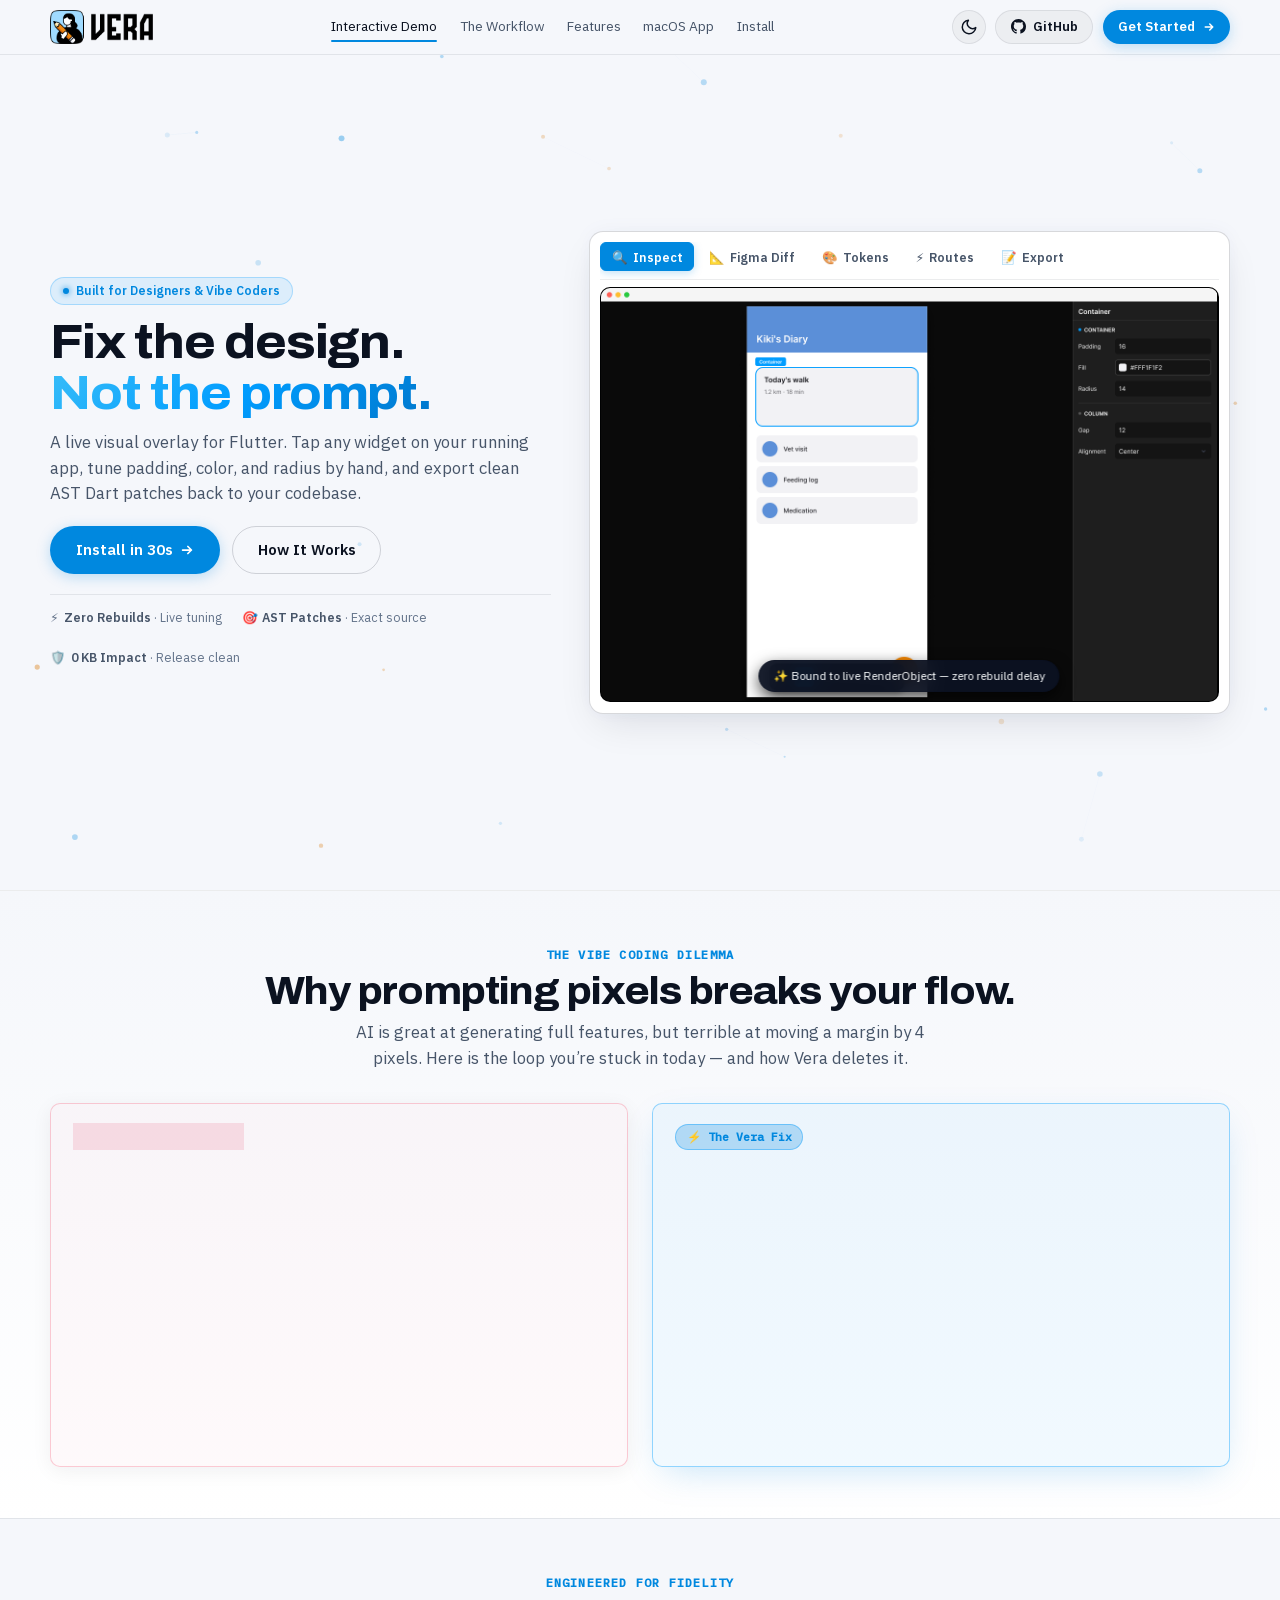
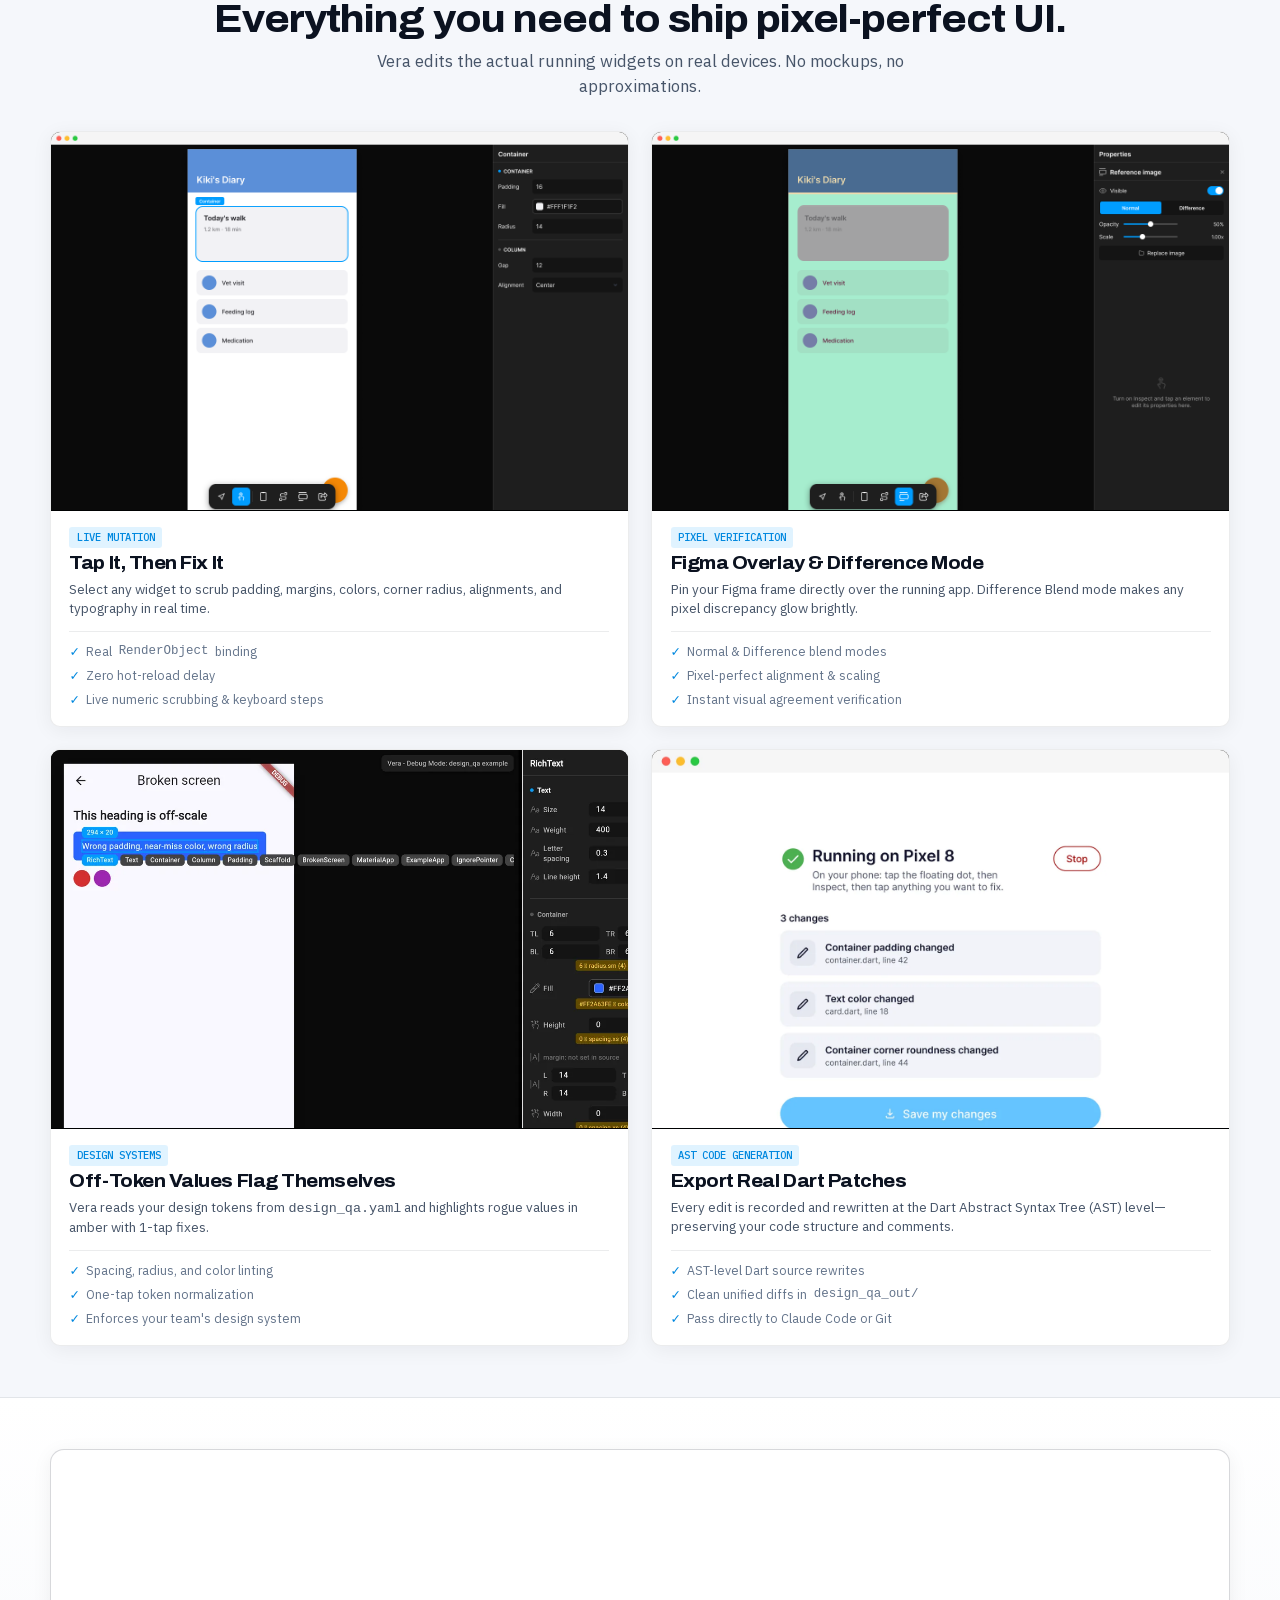
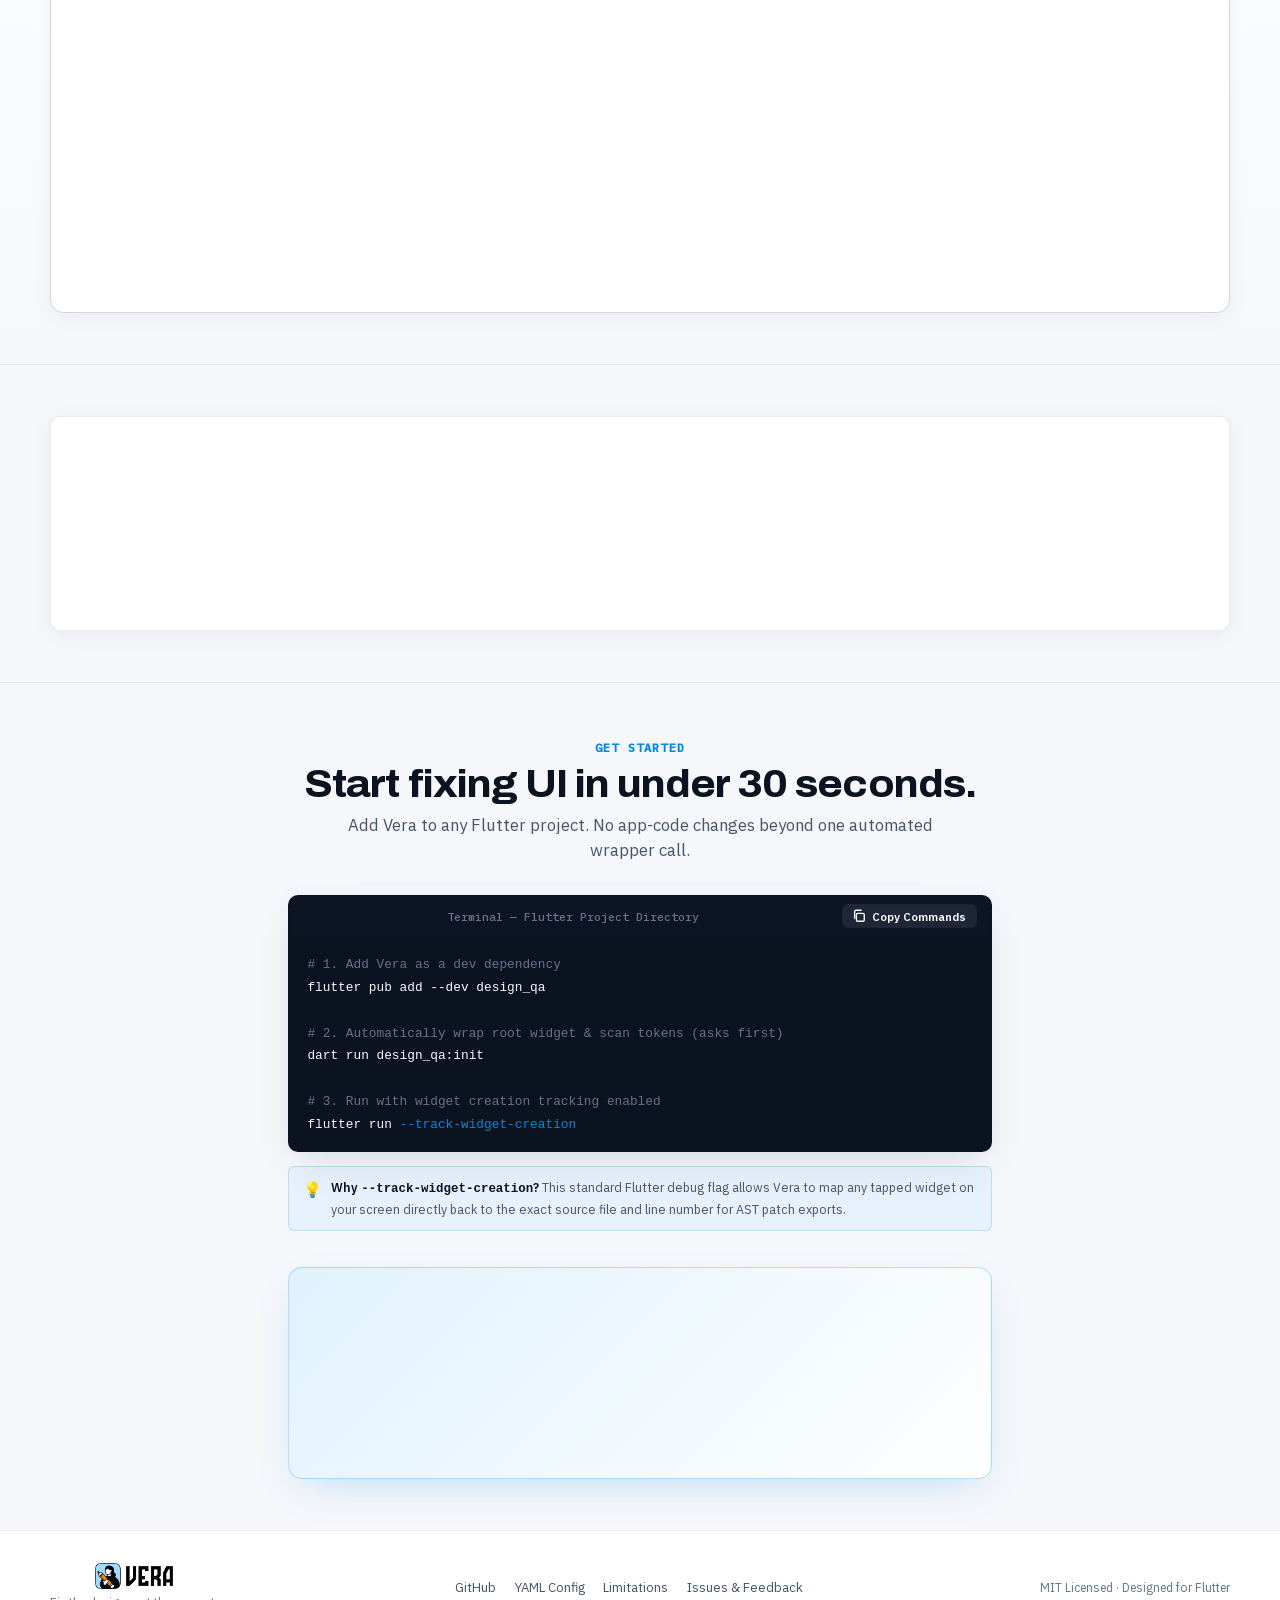
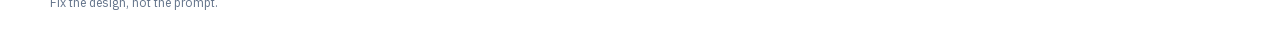
==== commit 49a9801c: "Fix duplicate titlebars, align headings, replace 3D images with authentic screenshots, fix companion" ====
--- a/docs/index.html
+++ b/docs/index.html
@@ -15,7 +15,7 @@
   <meta property="og:description" content="A live visual overlay for Flutter. Tap any widget on a running app, correct design drift by hand, and export real AST Dart patches.">
   <meta property="og:type" content="website">
   <meta property="og:url" content="https://ranjuravindran.github.io/vera_design_qa/">
-  <meta property="og:image" content="https://ranjuravindran.github.io/vera_design_qa/assets/img/hero-tokens-3d.jpg">
+  <meta property="og:image" content="https://ranjuravindran.github.io/vera_design_qa/assets/img/icon-512.png">
   <meta name="twitter:card" content="summary_large_image">
 
   <!-- Fonts & Stylesheet -->
@@ -41,7 +41,7 @@
       </a>
 
       <nav class="site-nav" aria-label="Primary Navigation">
-        <a href="#hero" class="nav-link">Interactive Demo</a>
+        <a href="#top" class="nav-link">Interactive Demo</a>
         <a href="#comparison" class="nav-link">The Workflow</a>
         <a href="#features" class="nav-link">Features</a>
         <a href="#companion" class="nav-link">macOS App</a>
@@ -164,18 +164,8 @@
                 </button>
               </div>
 
-              <!-- Window Chrome & Canvas Stage -->
+              <!-- Window Frame (No fake duplicate titlebars; uses authentic app chrome) -->
               <div class="window-frame">
-                <div class="window-header">
-                  <div class="window-controls">
-                    <span class="dot dot-close"></span>
-                    <span class="dot dot-minimize"></span>
-                    <span class="dot dot-expand"></span>
-                  </div>
-                  <div class="window-title" id="windowTitle">Vera Canvas — Inspect & Property Tuning</div>
-                  <div class="window-badge">Live Overlay</div>
-                </div>
-
                 <div class="window-body">
                   <!-- Panel 1: Inspect -->
                   <div class="tab-panel is-active" id="tab-inspect" role="tabpanel" aria-labelledby="btn-inspect">
@@ -344,7 +334,7 @@
     <!-- ================= CORE FEATURES GRID ================= -->
     <section class="section features-section" id="features">
       <div class="shell">
-        <div class="section-header">
+        <div class="section-header text-center">
           <span class="section-kicker">Engineered for Fidelity</span>
           <h2 class="section-title">Everything you need to ship pixel-perfect UI.</h2>
           <p class="section-desc">
@@ -391,10 +381,10 @@
             </div>
           </div>
 
-          <!-- Feature 3: Design Tokens 3D Highlight -->
+          <!-- Feature 3: Design Tokens (Authentic Screenshot) -->
           <div class="feature-box tilt-card" data-tilt="3">
             <div class="feature-media">
-              <img src="assets/img/hero-tokens-3d.jpg" alt="3D design tokens floating visualization" width="1920" height="1080" loading="lazy">
+              <img src="assets/img/token-lint.webp" alt="Design system token linting in action" width="1400" height="729" loading="lazy">
             </div>
             <div class="feature-info">
               <span class="feature-pill">Design Systems</span>
@@ -410,10 +400,10 @@
             </div>
           </div>
 
-          <!-- Feature 4: AST Patches 3D Highlight -->
+          <!-- Feature 4: AST Patches (Authentic Screenshot) -->
           <div class="feature-box tilt-card" data-tilt="3">
             <div class="feature-media">
-              <img src="assets/img/ast-diff-3d.jpg" alt="AST code transformations to live mobile UI" width="1920" height="1080" loading="lazy">
+              <img src="assets/img/patch-export.webp" alt="AST code unified diff export" width="1400" height="1167" loading="lazy">
             </div>
             <div class="feature-info">
               <span class="feature-pill">AST Code Generation</span>
@@ -440,7 +430,7 @@
             <div class="pill-badge">macOS Companion App</div>
             <h2 class="companion-title">Zero terminal required for designers.</h2>
             <p class="companion-desc">
-              If you’re a designer or product manager who doesn't want to run shell commands, the companion macOS app automates everything:
+              If you’re a designer or product manager who doesn't want to run shell commands, the companion macOS app automates the entire review cycle:
             </p>
             <div class="companion-steps">
               <div class="comp-step">
@@ -468,7 +458,7 @@
 
           <div class="companion-visual">
             <div class="companion-window">
-              <img src="assets/img/companion-project-picker.png" alt="Vera macOS Project Picker" width="1440" height="1200" loading="lazy">
+              <img src="assets/img/companion-live-session.png" alt="Vera macOS Companion Live Session Review" width="1440" height="1200" loading="lazy">
             </div>
           </div>
         </div>
@@ -564,6 +554,7 @@
           </div>
         </div>
 
+        <!-- Call to Action Banner -->
         <div class="cta-banner tilt-card" data-tilt="2">
           <h3>Ready to stop fighting design drift?</h3>
           <p>Vera is open source (MIT). Built for modern Flutter teams and vibe coders.</p>
--- a/docs/assets/site.css
+++ b/docs/assets/site.css
@@ -1,6 +1,6 @@
 /* ============================================================
    VERA — Official Landing Page Stylesheet
-   Pixel-Perfect Layout, Seamless Windows, Light/Dark Theme
+   Pixel-Perfect Layout, Authentic Media, Light/Dark Theme
    ============================================================ */
 
 /* ---------- Self-Hosted Fonts ---------- */
@@ -68,6 +68,11 @@
 
   --shadow-subtle: 0 10px 30px rgba(0, 0, 0, 0.5);
   --shadow-elevated: 0 20px 60px -15px rgba(0, 0, 0, 0.8), 0 0 30px rgba(0, 157, 255, 0.06);
+
+  --cta-bg: linear-gradient(135deg, rgba(0, 157, 255, 0.16) 0%, rgba(12, 19, 34, 0.75) 100%);
+  --cta-border: rgba(0, 157, 255, 0.35);
+  --cta-title: #f8fafc;
+  --cta-desc: #94a3b8;
 }
 
 [data-theme="light"] {
@@ -102,6 +107,11 @@
 
   --shadow-subtle: 0 4px 20px rgba(11, 18, 32, 0.06);
   --shadow-elevated: 0 15px 40px -10px rgba(11, 18, 32, 0.12), 0 0 20px rgba(0, 136, 223, 0.04);
+
+  --cta-bg: linear-gradient(135deg, #e0f2fe 0%, #ffffff 100%);
+  --cta-border: rgba(0, 140, 230, 0.28);
+  --cta-title: #0b1220;
+  --cta-desc: #475569;
 }
 
 :root {
@@ -211,40 +221,44 @@
   top: 1rem;
 }
 
-/* ---------- Typography & Utility Classes ---------- */
+/* ---------- Typography & Section Headers ---------- */
 .text-center { text-align: center; }
+
+.section-header {
+  margin-bottom: 2rem;
+}
+
+.section-header.text-center .section-desc {
+  margin-inline: auto;
+  text-align: center;
+}
 
 .section-kicker {
   display: inline-block;
   font-family: var(--font-mono);
   font-size: 0.75rem;
-  font-weight: 500;
+  font-weight: 600;
   text-transform: uppercase;
   letter-spacing: 0.1em;
   color: var(--signal);
-  margin-bottom: 0.35rem;
+  margin-bottom: 0.4rem;
 }
 
 .section-title {
-  font-size: clamp(1.7rem, 3vw, 2.35rem);
+  font-size: clamp(1.75rem, 3vw, 2.4rem);
   font-weight: 800;
-  margin-bottom: 0.45rem;
+  margin-bottom: 0.5rem;
 }
 
 .section-desc {
-  font-size: clamp(0.9rem, 1.35vw, 1.02rem);
+  font-size: clamp(0.92rem, 1.35vw, 1.05rem);
   color: var(--text-secondary);
   max-width: 38rem;
-  margin-inline: auto;
   line-height: 1.5;
 }
 
-.section-header {
-  margin-bottom: 1.75rem;
-}
-
 .section {
-  padding-block: clamp(2.5rem, 4vw, 3.75rem);
+  padding-block: clamp(2.5rem, 4vw, 4rem);
   position: relative;
 }
 
@@ -578,45 +592,6 @@
   border: 1px solid var(--border-subtle);
   display: flex;
   flex-direction: column;
-}
-
-.window-header {
-  background: var(--bg-window-chrome);
-  padding: 0.45rem 0.75rem;
-  display: flex;
-  align-items: center;
-  justify-content: space-between;
-  border-bottom: 1px solid var(--border-subtle);
-  flex-shrink: 0;
-}
-
-.window-controls {
-  display: flex;
-  align-items: center;
-  gap: 5px;
-}
-.dot {
-  width: 9px;
-  height: 9px;
-  border-radius: 50%;
-}
-.dot-close { background: #ff5f56; }
-.dot-minimize { background: #ffbd2e; }
-.dot-expand { background: #27c93f; }
-
-.window-title {
-  font-family: var(--font-mono);
-  font-size: 0.72rem;
-  color: var(--text-muted);
-}
-
-.window-badge {
-  font-family: var(--font-mono);
-  font-size: 0.66rem;
-  color: var(--signal);
-  background: rgba(0, 157, 255, 0.12);
-  padding: 0.12rem 0.45rem;
-  border-radius: 3px;
 }
 
 .window-body {
@@ -922,7 +897,7 @@
 
 .feature-media {
   background: #000;
-  aspect-ratio: 16 / 10;
+  aspect-ratio: 16 / 10.5;
   width: 100%;
   overflow: hidden;
   border-bottom: 1px solid var(--border-subtle);
@@ -931,6 +906,7 @@
   width: 100%;
   height: 100%;
   object-fit: cover;
+  object-position: top center;
   transition: transform 0.4s ease;
 }
 .feature-box:hover .feature-media img {
@@ -990,7 +966,7 @@
   font-weight: bold;
 }
 
-/* ---------- Companion Section ---------- */
+/* ---------- Companion Section (Compact & Well-proportioned) ---------- */
 .companion-section {
   border-top: 1px solid var(--border-subtle);
   background: linear-gradient(180deg, var(--bg-surface) 0%, var(--bg-main) 100%);
@@ -1002,7 +978,7 @@
   border-radius: var(--radius-lg);
   padding: clamp(1.25rem, 2.5vw, 2rem);
   display: grid;
-  grid-template-columns: 1fr 1.1fr;
+  grid-template-columns: 1fr 1.15fr;
   gap: clamp(1.25rem, 2.5vw, 2.25rem);
   align-items: center;
   box-shadow: var(--shadow-subtle);
@@ -1050,6 +1026,14 @@
   overflow: hidden;
   border: 1px solid var(--border-medium);
   box-shadow: var(--shadow-elevated);
+  aspect-ratio: 16 / 11;
+  background: #000;
+}
+.companion-window img {
+  width: 100%;
+  height: 100%;
+  object-fit: cover;
+  object-position: top center;
 }
 
 /* ---------- Proof Section ---------- */
@@ -1207,24 +1191,27 @@
 .note-icon { font-size: 0.95rem; }
 .note-body strong { color: var(--text-primary); }
 
+/* ---------- CTA Banner (Dark & Light Mode Optimized) ---------- */
 .cta-banner {
-  background: linear-gradient(135deg, rgba(0, 157, 255, 0.16) 0%, rgba(12, 19, 34, 0.7) 100%);
-  border: 1px solid rgba(0, 157, 255, 0.35);
+  background: var(--cta-bg);
+  border: 1px solid var(--cta-border);
   border-radius: var(--radius-lg);
-  padding: clamp(1.5rem, 3vw, 2.25rem);
+  padding: clamp(1.75rem, 3.5vw, 2.5rem);
   text-align: center;
   max-width: 44rem;
   margin-inline: auto;
   box-shadow: 0 15px 40px -15px var(--signal-glow);
+  transition: background 0.25s ease, border-color 0.25s ease;
 }
 .cta-banner h3 {
   font-size: clamp(1.4rem, 2.5vw, 1.85rem);
   margin-bottom: 0.4rem;
+  color: var(--cta-title);
 }
 .cta-banner p {
-  color: var(--text-secondary);
-  font-size: 0.88rem;
-  margin-bottom: 1.25rem;
+  color: var(--cta-desc);
+  font-size: 0.9rem;
+  margin-bottom: 1.35rem;
 }
 .cta-banner-actions {
   display: flex;
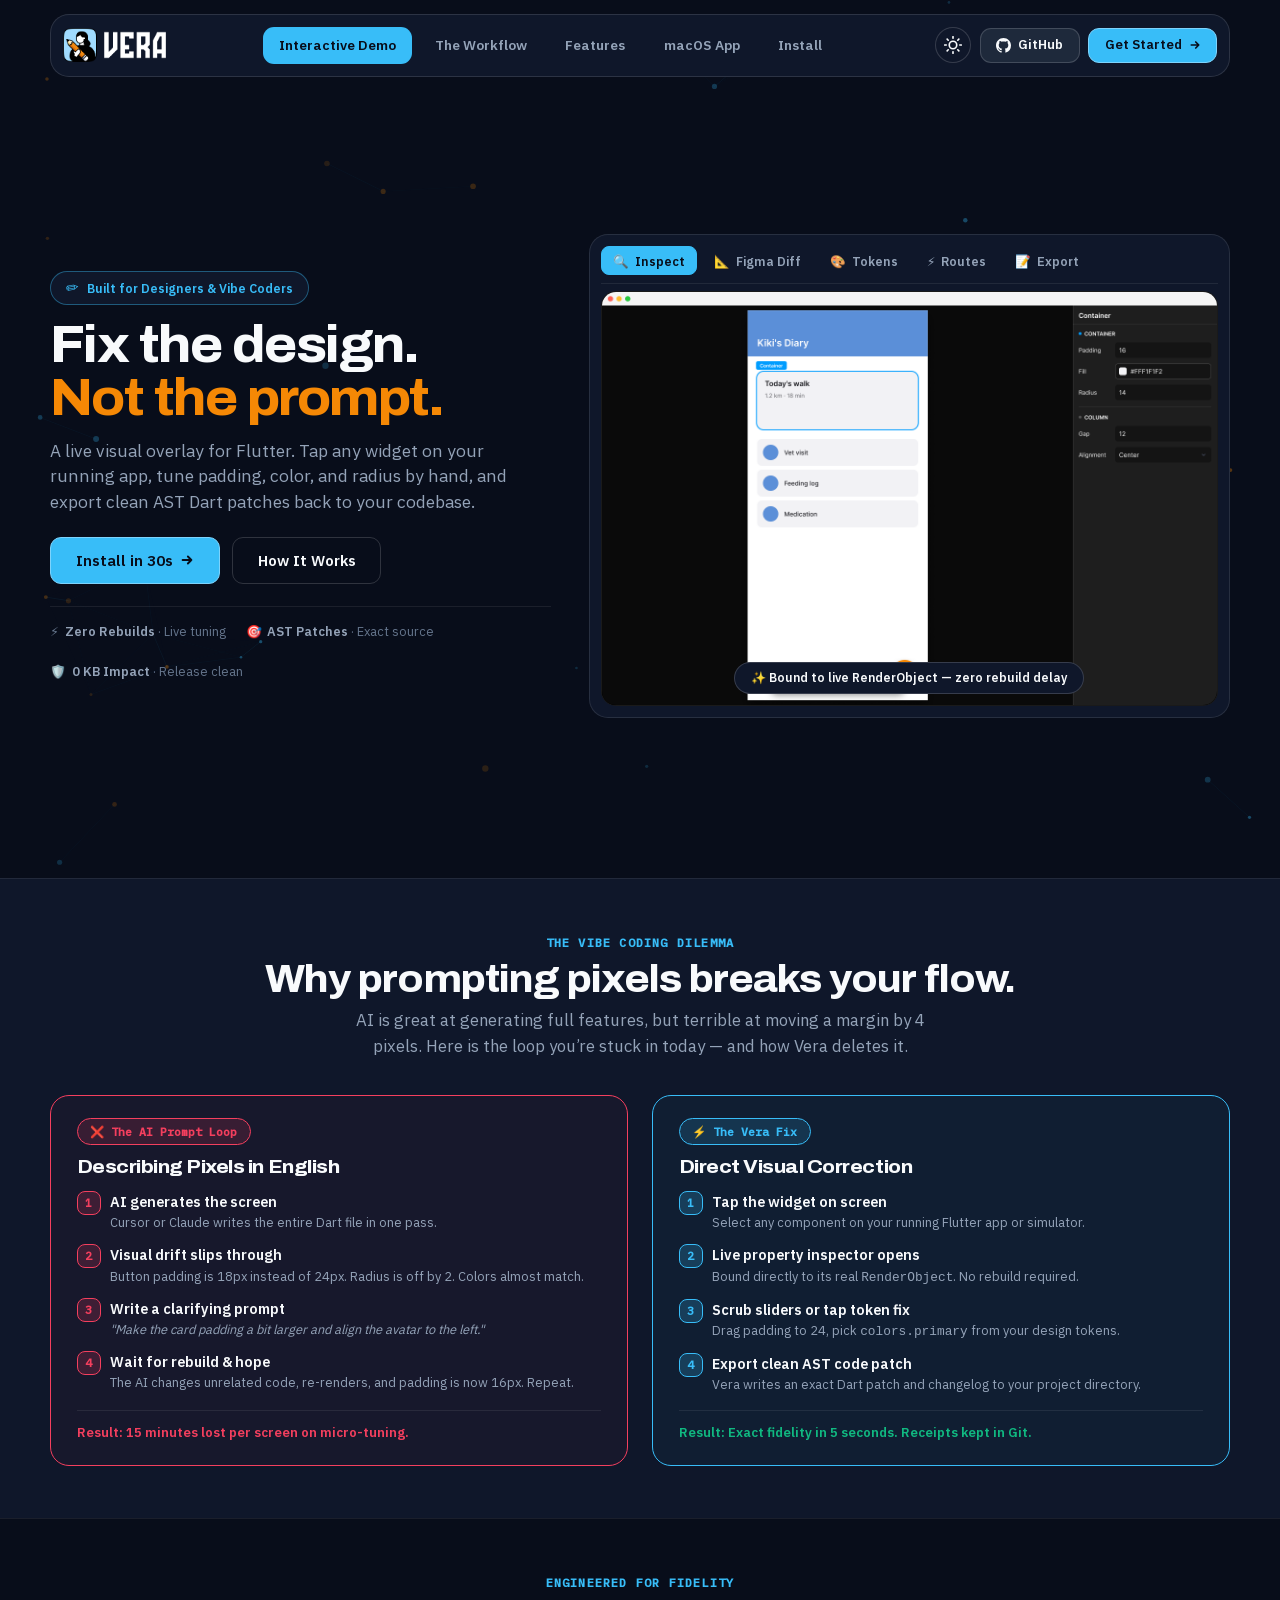
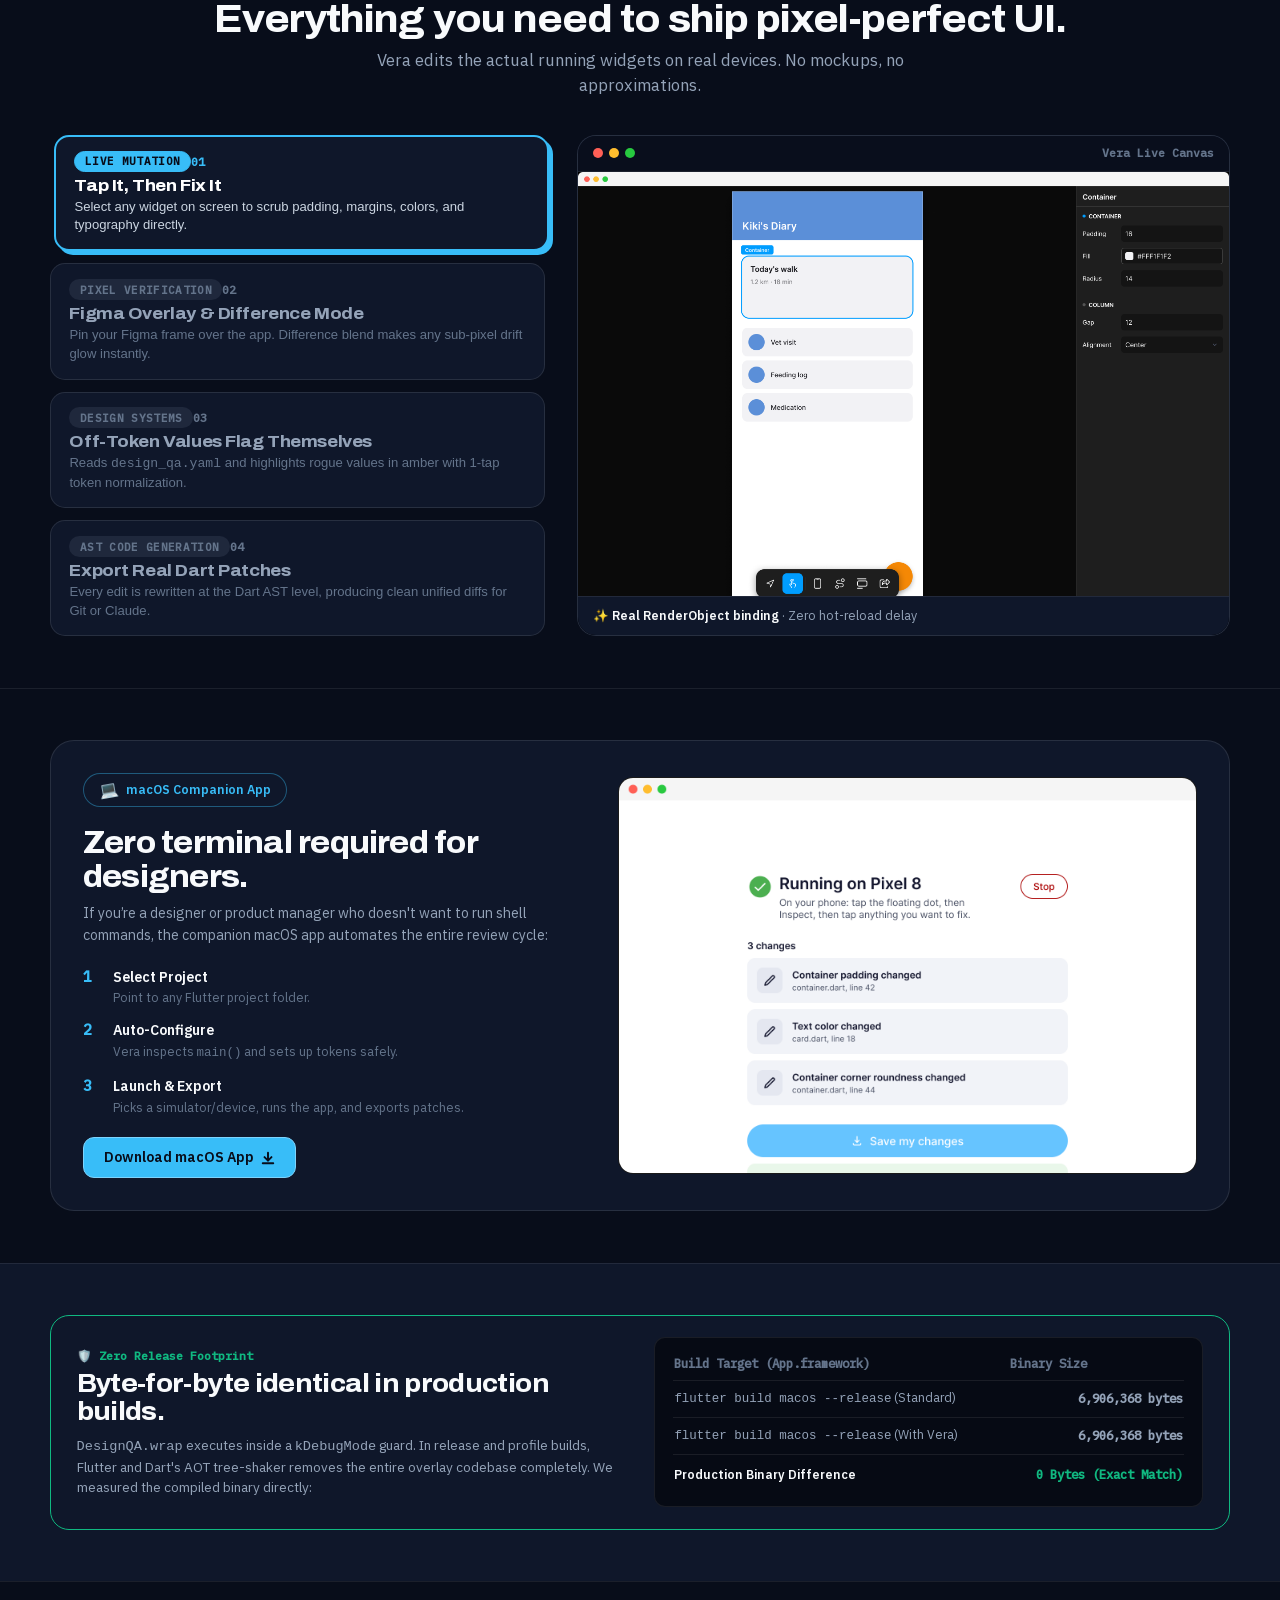
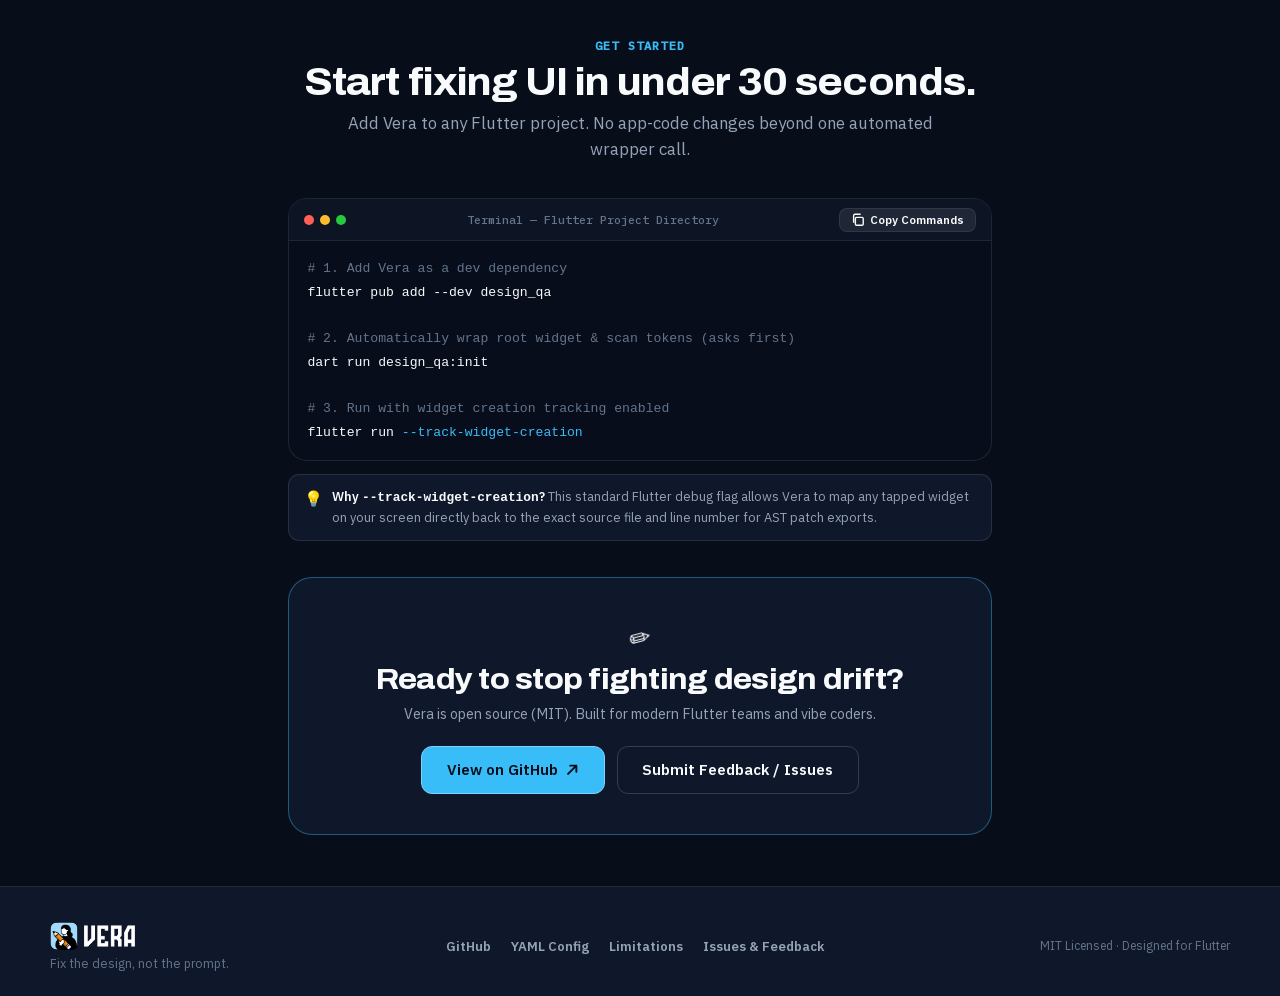
==== commit f4cd79d9: "feat(docs): refine website with Slavic squircle theme, interactive feature spotlight, and verified d" ====
--- a/docs/index.html
+++ b/docs/index.html
@@ -8,7 +8,7 @@
 
   <link rel="icon" href="favicon.ico" sizes="any">
   <link rel="apple-touch-icon" href="assets/img/apple-touch-icon.png">
-  <meta name="theme-color" content="#070c18" id="themeColorMeta">
+  <meta name="theme-color" content="#080d1a" id="themeColorMeta">
 
   <!-- Open Graph / Social Meta -->
   <meta property="og:title" content="Vera — Fix the Design, Not the Prompt">
@@ -25,12 +25,12 @@
 </head>
 <body>
 
-  <!-- Ambient Dynamic Shader Background -->
+  <!-- Ambient Dynamic Canvas Shader -->
   <canvas id="ambientCanvas" class="ambient-canvas" aria-hidden="true"></canvas>
 
   <a class="skip-link" href="#main">Skip to main content</a>
 
-  <!-- ================= TOP NAVIGATION ================= -->
+  <!-- ================= TOP NAVIGATION (Squircle Slavic Bar) ================= -->
   <header class="site-header" id="header">
     <div class="shell header-shell">
       <a class="brand-link" href="#top" aria-label="Vera Home">
@@ -41,7 +41,7 @@
       </a>
 
       <nav class="site-nav" aria-label="Primary Navigation">
-        <a href="#top" class="nav-link">Interactive Demo</a>
+        <a href="#top" class="nav-link is-active" aria-current="page">Interactive Demo</a>
         <a href="#comparison" class="nav-link">The Workflow</a>
         <a href="#features" class="nav-link">Features</a>
         <a href="#companion" class="nav-link">macOS App</a>
@@ -52,7 +52,7 @@
         <!-- Light / Dark Theme Switcher Button -->
         <button class="theme-toggle-btn" id="themeToggle" type="button" aria-label="Toggle light and dark mode">
           <!-- Sun Icon (shown in dark mode) -->
-          <svg class="sun-icon" width="18" height="18" viewBox="0 0 24 24" fill="none" stroke="currentColor" stroke-width="2" stroke-linecap="round" stroke-linejoin="round" aria-hidden="true">
+          <svg class="sun-icon" width="18" height="18" viewBox="0 0 24 24" fill="none" stroke="currentColor" stroke-width="2.2" stroke-linecap="round" stroke-linejoin="round" aria-hidden="true">
             <circle cx="12" cy="12" r="5"></circle>
             <line x1="12" y1="1" x2="12" y2="3"></line>
             <line x1="12" y1="21" x2="12" y2="23"></line>
@@ -64,7 +64,7 @@
             <line x1="18.36" y1="5.64" x2="19.78" y2="4.22"></line>
           </svg>
           <!-- Moon Icon (shown in light mode) -->
-          <svg class="moon-icon" width="18" height="18" viewBox="0 0 24 24" fill="none" stroke="currentColor" stroke-width="2" stroke-linecap="round" stroke-linejoin="round" aria-hidden="true">
+          <svg class="moon-icon" width="18" height="18" viewBox="0 0 24 24" fill="none" stroke="currentColor" stroke-width="2.2" stroke-linecap="round" stroke-linejoin="round" aria-hidden="true">
             <path d="M21 12.79A9 9 0 1 1 11.21 3 7 7 0 0 0 21 12.79z"></path>
           </svg>
         </button>
@@ -78,7 +78,7 @@
         <a class="btn btn-primary btn-sm" href="#quickstart">
           <span>Get Started</span>
           <svg width="12" height="12" viewBox="0 0 16 16" fill="none" aria-hidden="true">
-            <path d="M3 8h10M9 4l4 4-4 4" stroke="currentColor" stroke-width="2" stroke-linecap="round" stroke-linejoin="round"/>
+            <path d="M3 8h10M9 4l4 4-4 4" stroke="currentColor" stroke-width="2.2" stroke-linecap="round" stroke-linejoin="round"/>
           </svg>
         </a>
       </div>
@@ -95,7 +95,7 @@
           <!-- Left Column: Copy & Actions -->
           <div class="hero-col-copy">
             <div class="pill-badge">
-              <span class="pill-dot"></span>
+              <span class="badge-pencil-icon" aria-hidden="true">✏️</span>
               <span>Built for Designers & Vibe Coders</span>
             </div>
 
@@ -112,7 +112,7 @@
               <a class="btn btn-primary btn-lg magnetic-btn" href="#quickstart">
                 <span>Install in 30s</span>
                 <svg width="14" height="14" viewBox="0 0 16 16" fill="none" aria-hidden="true">
-                  <path d="M3 8h10M9 4l4 4-4 4" stroke="currentColor" stroke-width="2" stroke-linecap="round" stroke-linejoin="round"/>
+                  <path d="M3 8h10M9 4l4 4-4 4" stroke="currentColor" stroke-width="2.2" stroke-linecap="round" stroke-linejoin="round"/>
                 </svg>
               </a>
               <a class="btn btn-ghost btn-lg" href="#comparison">
@@ -138,7 +138,7 @@
 
           <!-- Right Column: Interactive Showcase Window -->
           <div class="hero-col-showcase">
-            <div class="showcase-container tilt-card" data-tilt="3">
+            <div class="showcase-container tilt-card" data-tilt="4">
               
               <!-- Interactive Tab Bar -->
               <div class="showcase-tabs" role="tablist" aria-label="Showcase Tabs">
@@ -164,7 +164,7 @@
                 </button>
               </div>
 
-              <!-- Window Frame (No fake duplicate titlebars; uses authentic app chrome) -->
+              <!-- Window Frame (Authentic Native Frame) -->
               <div class="window-frame">
                 <div class="window-body">
                   <!-- Panel 1: Inspect -->
@@ -249,7 +249,7 @@
 
         <div class="comparison-grid">
           <!-- The Painful Prompt Loop -->
-          <div class="compare-card card-pain tilt-card" data-tilt="4">
+          <div class="compare-card card-pain tilt-card" data-tilt="3">
             <div class="card-status-badge badge-pain">❌ The AI Prompt Loop</div>
             <h3 class="compare-card-title">Describing Pixels in English</h3>
             
@@ -289,7 +289,7 @@
           </div>
 
           <!-- The Vera Solution -->
-          <div class="compare-card card-vera tilt-card" data-tilt="4">
+          <div class="compare-card card-vera tilt-card" data-tilt="3">
             <div class="card-status-badge badge-vera">⚡ The Vera Fix</div>
             <h3 class="compare-card-title">Direct Visual Correction</h3>
 
@@ -331,7 +331,7 @@
       </div>
     </section>
 
-    <!-- ================= CORE FEATURES GRID ================= -->
+    <!-- ================= INTERACTIVE FEATURE SPOTLIGHT ================= -->
     <section class="section features-section" id="features">
       <div class="shell">
         <div class="section-header text-center">
@@ -342,80 +342,87 @@
           </p>
         </div>
 
-        <div class="features-grid">
-          <!-- Feature 1: Live Mutation -->
-          <div class="feature-box tilt-card" data-tilt="3">
-            <div class="feature-media">
-              <img src="assets/img/canvas-element-selected.png" alt="Live property editing on container widget" width="2560" height="1720" loading="lazy">
-            </div>
-            <div class="feature-info">
-              <span class="feature-pill">Live Mutation</span>
-              <h3>Tap It, Then Fix It</h3>
-              <p>
-                Select any widget to scrub padding, margins, colors, corner radius, alignments, and typography in real time.
-              </p>
-              <ul class="feature-checklist">
-                <li>Real <code>RenderObject</code> binding</li>
-                <li>Zero hot-reload delay</li>
-                <li>Live numeric scrubbing & keyboard steps</li>
-              </ul>
-            </div>
-          </div>
-
-          <!-- Feature 2: Figma Overlay -->
-          <div class="feature-box tilt-card" data-tilt="3">
-            <div class="feature-media">
-              <img src="assets/img/canvas-reference-panel-active.png" alt="Figma reference overlay difference blend mode" width="2560" height="1720" loading="lazy">
-            </div>
-            <div class="feature-info">
-              <span class="feature-pill">Pixel Verification</span>
-              <h3>Figma Overlay & Difference Mode</h3>
-              <p>
-                Pin your Figma frame directly over the running app. Difference Blend mode makes any pixel discrepancy glow brightly.
-              </p>
-              <ul class="feature-checklist">
-                <li>Normal & Difference blend modes</li>
-                <li>Pixel-perfect alignment & scaling</li>
-                <li>Instant visual agreement verification</li>
-              </ul>
-            </div>
-          </div>
-
-          <!-- Feature 3: Design Tokens (Authentic Screenshot) -->
-          <div class="feature-box tilt-card" data-tilt="3">
-            <div class="feature-media">
-              <img src="assets/img/token-lint.webp" alt="Design system token linting in action" width="1400" height="729" loading="lazy">
-            </div>
-            <div class="feature-info">
-              <span class="feature-pill">Design Systems</span>
-              <h3>Off-Token Values Flag Themselves</h3>
-              <p>
-                Vera reads your design tokens from <code>design_qa.yaml</code> and highlights rogue values in amber with 1-tap fixes.
-              </p>
-              <ul class="feature-checklist">
-                <li>Spacing, radius, and color linting</li>
-                <li>One-tap token normalization</li>
-                <li>Enforces your team's design system</li>
-              </ul>
-            </div>
-          </div>
-
-          <!-- Feature 4: AST Patches (Authentic Screenshot) -->
-          <div class="feature-box tilt-card" data-tilt="3">
-            <div class="feature-media">
-              <img src="assets/img/patch-export.webp" alt="AST code unified diff export" width="1400" height="1167" loading="lazy">
-            </div>
-            <div class="feature-info">
-              <span class="feature-pill">AST Code Generation</span>
-              <h3>Export Real Dart Patches</h3>
-              <p>
-                Every edit is recorded and rewritten at the Dart Abstract Syntax Tree (AST) level—preserving your code structure and comments.
-              </p>
-              <ul class="feature-checklist">
-                <li>AST-level Dart source rewrites</li>
-                <li>Clean unified diffs in <code>design_qa_out/</code></li>
-                <li>Pass directly to Claude Code or Git</li>
-              </ul>
+        <div class="feature-spotlight-grid">
+          <!-- Left: 4 Interactive Feature Tab Items -->
+          <div class="feature-spotlight-list" role="tablist" aria-label="Feature Tabs">
+            <button class="feature-item-btn is-active" role="tab" aria-selected="true" data-feature="feat-inspect" id="btn-feat-inspect">
+              <div class="feat-item-header">
+                <span class="feat-item-badge">Live Mutation</span>
+                <span class="feat-item-num">01</span>
+              </div>
+              <h3 class="feat-item-title">Tap It, Then Fix It</h3>
+              <p class="feat-item-desc">Select any widget on screen to scrub padding, margins, colors, and typography directly.</p>
+            </button>
+
+            <button class="feature-item-btn" role="tab" aria-selected="false" data-feature="feat-diff" id="btn-feat-diff">
+              <div class="feat-item-header">
+                <span class="feat-item-badge">Pixel Verification</span>
+                <span class="feat-item-num">02</span>
+              </div>
+              <h3 class="feat-item-title">Figma Overlay & Difference Mode</h3>
+              <p class="feat-item-desc">Pin your Figma frame over the app. Difference blend makes any sub-pixel drift glow instantly.</p>
+            </button>
+
+            <button class="feature-item-btn" role="tab" aria-selected="false" data-feature="feat-tokens" id="btn-feat-tokens">
+              <div class="feat-item-header">
+                <span class="feat-item-badge">Design Systems</span>
+                <span class="feat-item-num">03</span>
+              </div>
+              <h3 class="feat-item-title">Off-Token Values Flag Themselves</h3>
+              <p class="feat-item-desc">Reads <code>design_qa.yaml</code> and highlights rogue values in amber with 1-tap token normalization.</p>
+            </button>
+
+            <button class="feature-item-btn" role="tab" aria-selected="false" data-feature="feat-ast" id="btn-feat-ast">
+              <div class="feat-item-header">
+                <span class="feat-item-badge">AST Code Generation</span>
+                <span class="feat-item-num">04</span>
+              </div>
+              <h3 class="feat-item-title">Export Real Dart Patches</h3>
+              <p class="feat-item-desc">Every edit is rewritten at the Dart AST level, producing clean unified diffs for Git or Claude.</p>
+            </button>
+          </div>
+
+          <!-- Right: Synchronized Feature Display Stage -->
+          <div class="feature-spotlight-display">
+            <div class="feature-display-frame tilt-card" data-tilt="2">
+              <div class="feature-frame-header">
+                <div class="window-controls">
+                  <span class="dot dot-close"></span>
+                  <span class="dot dot-minimize"></span>
+                  <span class="dot dot-expand"></span>
+                </div>
+                <span class="feature-frame-title">Vera Live Canvas</span>
+              </div>
+
+              <div class="feature-frame-body">
+                <div class="feature-panel is-active" id="feat-inspect" role="tabpanel" aria-labelledby="btn-feat-inspect">
+                  <img src="assets/img/canvas-element-selected.png" alt="Live property editing on container widget" width="2560" height="1720" loading="lazy">
+                  <div class="feature-display-caption">
+                    <span>✨ <strong>Real RenderObject binding</strong> · Zero hot-reload delay</span>
+                  </div>
+                </div>
+
+                <div class="feature-panel" id="feat-diff" role="tabpanel" aria-labelledby="btn-feat-diff">
+                  <img src="assets/img/canvas-reference-panel-active.png" alt="Figma reference overlay difference blend mode" width="2560" height="1720" loading="lazy">
+                  <div class="feature-display-caption">
+                    <span>📐 <strong>Normal & Difference blend modes</strong> · Instant alignment verification</span>
+                  </div>
+                </div>
+
+                <div class="feature-panel" id="feat-tokens" role="tabpanel" aria-labelledby="btn-feat-tokens">
+                  <img src="assets/img/token-lint.webp" alt="Design system token linting" width="1400" height="729" loading="lazy">
+                  <div class="feature-display-caption">
+                    <span>🎨 <strong>One-tap token normalization</strong> · Enforces your design system</span>
+                  </div>
+                </div>
+
+                <div class="feature-panel" id="feat-ast" role="tabpanel" aria-labelledby="btn-feat-ast">
+                  <img src="assets/img/patch-export.webp" alt="AST code unified diff export" width="1400" height="1167" loading="lazy">
+                  <div class="feature-display-caption">
+                    <span>📝 <strong>Clean unified diffs</strong> in <code>design_qa_out/</code></span>
+                  </div>
+                </div>
+              </div>
             </div>
           </div>
         </div>
@@ -427,7 +434,10 @@
       <div class="shell">
         <div class="companion-card tilt-card" data-tilt="3">
           <div class="companion-copy">
-            <div class="pill-badge">macOS Companion App</div>
+            <div class="pill-badge">
+              <span class="badge-pencil-icon" aria-hidden="true">💻</span>
+              <span>macOS Companion App</span>
+            </div>
             <h2 class="companion-title">Zero terminal required for designers.</h2>
             <p class="companion-desc">
               If you’re a designer or product manager who doesn't want to run shell commands, the companion macOS app automates the entire review cycle:
@@ -450,7 +460,7 @@
               <a class="btn btn-primary magnetic-btn" href="https://github.com/ranjuravindran/vera_design_qa" target="_blank" rel="noopener noreferrer">
                 <span>Download macOS App</span>
                 <svg width="14" height="14" viewBox="0 0 16 16" fill="none" aria-hidden="true">
-                  <path d="M8 2v9M4 7l4 4 4-4M2 14h12" stroke="currentColor" stroke-width="2" stroke-linecap="round" stroke-linejoin="round"/>
+                  <path d="M8 2v9M4 7l4 4 4-4M2 14h12" stroke="currentColor" stroke-width="2.2" stroke-linecap="round" stroke-linejoin="round"/>
                 </svg>
               </a>
             </div>
@@ -556,13 +566,14 @@
 
         <!-- Call to Action Banner -->
         <div class="cta-banner tilt-card" data-tilt="2">
+          <div class="cta-pencil-badge" aria-hidden="true">✏️</div>
           <h3>Ready to stop fighting design drift?</h3>
           <p>Vera is open source (MIT). Built for modern Flutter teams and vibe coders.</p>
           <div class="cta-banner-actions">
             <a class="btn btn-primary btn-lg magnetic-btn" href="https://github.com/ranjuravindran/vera_design_qa" target="_blank" rel="noopener noreferrer">
               <span>View on GitHub</span>
               <svg width="14" height="14" viewBox="0 0 16 16" fill="none" aria-hidden="true">
-                <path d="M6 3h7v7M13 3 3.5 12.5" stroke="currentColor" stroke-width="2" stroke-linecap="round" stroke-linejoin="round"/>
+                <path d="M6 3h7v7M13 3 3.5 12.5" stroke="currentColor" stroke-width="2.2" stroke-linecap="round" stroke-linejoin="round"/>
               </svg>
             </a>
             <a class="btn btn-ghost btn-lg" href="https://github.com/ranjuravindran/vera_design_qa/issues" target="_blank" rel="noopener noreferrer">
--- a/docs/assets/site.css
+++ b/docs/assets/site.css
@@ -1,6 +1,6 @@
 /* ============================================================
    VERA — Official Landing Page Stylesheet
-   Pixel-Perfect Layout, Authentic Media, Light/Dark Theme
+   Subtle 1px Contextual Strokes, Matching Solid Shadows & Squircles
    ============================================================ */
 
 /* ---------- Self-Hosted Fonts ---------- */
@@ -34,84 +34,106 @@
   font-display: swap;
 }
 
-/* ---------- Theme Color Tokens ---------- */
+/* ---------- Theme Color & Contextual Stroke Tokens ---------- */
 :root,
 [data-theme="dark"] {
-  --bg-main: #070c18;
-  --bg-surface: #0c1424;
-  --bg-card: #111b2e;
-  --bg-card-hover: #16243d;
-  --bg-glass: rgba(10, 17, 30, 0.88);
+  --bg-main: #080d1a;
+  --bg-surface: #0f172a;
+  --bg-card: #0f172a;
+  --bg-card-hover: #162035;
   --bg-window-chrome: #090e1c;
-  --bg-table-wrap: #03060c;
+  --bg-table-wrap: #060a14;
   --bg-terminal: #070d1a;
 
+  /* Contextual 1px Strokes */
   --border-subtle: rgba(255, 255, 255, 0.08);
   --border-medium: rgba(255, 255, 255, 0.16);
-  --border-focus: rgba(0, 157, 255, 0.5);
-
-  --signal: #009dff;
-  --signal-glow: rgba(0, 157, 255, 0.35);
-  --signal-hover: #0088df;
+  --border-card: rgba(255, 255, 255, 0.1);
+  --border-focus: #38bdf8;
+  --tilt-shadow-color: rgba(255, 255, 255, 0.16);
+
+  /* Slavic Brand Palette */
+  --vera-sky: #38bdf8;
+  --vera-sky-hover: #0284c7;
+  --vera-sunshine: #F58805;
+  --vera-sunshine-text: #F58805;
+  --vera-wood: #fef3c7;
+
+  --signal: #38bdf8;
+  --signal-glow: rgba(56, 189, 248, 0.35);
   
-  --amber: #f59e0b;
-  --amber-glow: rgba(245, 158, 11, 0.2);
+  --amber: #F58805;
   --emerald: #10b981;
-  --emerald-glow: rgba(16, 185, 129, 0.2);
   --rose: #f43f5e;
-  --rose-glow: rgba(244, 63, 94, 0.2);
 
   --text-primary: #f8fafc;
   --text-secondary: #94a3b8;
   --text-muted: #64748b;
   --text-dim: #475569;
 
-  --shadow-subtle: 0 10px 30px rgba(0, 0, 0, 0.5);
-  --shadow-elevated: 0 20px 60px -15px rgba(0, 0, 0, 0.8), 0 0 30px rgba(0, 157, 255, 0.06);
-
-  --cta-bg: linear-gradient(135deg, rgba(0, 157, 255, 0.16) 0%, rgba(12, 19, 34, 0.75) 100%);
-  --cta-border: rgba(0, 157, 255, 0.35);
+  --nav-bg: #0f172a;
+  --nav-border: rgba(255, 255, 255, 0.12);
+  --nav-active-bg: #38bdf8;
+  --nav-active-text: #080d1a;
+
+  --btn-sec-bg: #1e293b;
+  --btn-sec-border: rgba(255, 255, 255, 0.16);
+  --btn-sec-text: #f8fafc;
+
+  --cta-bg: #0f172a;
+  --cta-border: rgba(56, 189, 248, 0.4);
   --cta-title: #f8fafc;
   --cta-desc: #94a3b8;
 }
 
 [data-theme="light"] {
-  --bg-main: #f5f7fb;
+  --bg-main: #f8fafc;
   --bg-surface: #ffffff;
   --bg-card: #ffffff;
-  --bg-card-hover: #f8fafc;
-  --bg-glass: rgba(245, 247, 251, 0.92);
-  --bg-window-chrome: #eef2f8;
-  --bg-table-wrap: #f8fafc;
-  --bg-terminal: #0b1220;
-
-  --border-subtle: rgba(11, 18, 32, 0.08);
-  --border-medium: rgba(11, 18, 32, 0.16);
-  --border-focus: rgba(0, 140, 230, 0.5);
-
-  --signal: #0088df;
-  --signal-glow: rgba(0, 136, 223, 0.25);
-  --signal-hover: #0072bc;
+  --bg-card-hover: #f1f5f9;
+  --bg-window-chrome: #f1f5f9;
+  --bg-table-wrap: #ffffff;
+  --bg-terminal: #0f172a;
+
+  /* Contextual 1px Strokes */
+  --border-subtle: #e2e8f0;
+  --border-medium: #cbd5e1;
+  --border-card: #e2e8f0;
+  --border-focus: #0284c7;
+  --tilt-shadow-color: #cbd5e1;
+
+  /* Slavic Brand Palette */
+  --vera-sky: #0284c7;
+  --vera-sky-hover: #0369a1;
+  --vera-sunshine: #F58805;
+  --vera-sunshine-text: #F58805;
+  --vera-wood: #fef3c7;
+
+  --signal: #0284c7;
+  --signal-glow: rgba(2, 132, 199, 0.25);
   
-  --amber: #d97706;
-  --amber-glow: rgba(217, 119, 6, 0.15);
+  --amber: #F58805;
   --emerald: #059669;
-  --emerald-glow: rgba(5, 150, 105, 0.15);
   --rose: #e11d48;
-  --rose-glow: rgba(225, 29, 72, 0.12);
-
-  --text-primary: #0b1220;
+
+  --text-primary: #0f172a;
   --text-secondary: #475569;
   --text-muted: #64748b;
   --text-dim: #94a3b8;
 
-  --shadow-subtle: 0 4px 20px rgba(11, 18, 32, 0.06);
-  --shadow-elevated: 0 15px 40px -10px rgba(11, 18, 32, 0.12), 0 0 20px rgba(0, 136, 223, 0.04);
-
-  --cta-bg: linear-gradient(135deg, #e0f2fe 0%, #ffffff 100%);
-  --cta-border: rgba(0, 140, 230, 0.28);
-  --cta-title: #0b1220;
-  --cta-desc: #475569;
+  --nav-bg: #ffffff;
+  --nav-border: #e2e8f0;
+  --nav-active-bg: #0f172a;
+  --nav-active-text: #ffffff;
+
+  --btn-sec-bg: #ffffff;
+  --btn-sec-border: #cbd5e1;
+  --btn-sec-text: #0f172a;
+
+  --cta-bg: #f0f9ff;
+  --cta-border: #bae6fd;
+  --cta-title: #0f172a;
+  --cta-desc: #334155;
 }
 
 :root {
@@ -120,10 +142,35 @@
   --font-mono: 'PlexMono', ui-monospace, 'SF Mono', Menlo, monospace;
 
   --shell-max: 1180px;
-  --radius-sm: 6px;
-  --radius-md: 10px;
-  --radius-lg: 14px;
-  --radius-xl: 18px;
+  /* Squircle Superellipse Radius System */
+  --radius-xs: 8px;
+  --radius-sm: 11px;
+  --radius-md: 15px;
+  --radius-lg: 19px;
+  --radius-xl: 24px;
+}
+
+/* ---------- Corner Smoothing / Squircle Superellipse ---------- */
+.site-header,
+.btn,
+.nav-link,
+.showcase-container,
+.window-frame,
+.compare-card,
+.feature-item-btn,
+.feature-display-frame,
+.companion-card,
+.companion-window,
+.proof-card,
+.proof-table-wrap,
+.terminal-card,
+.quickstart-note,
+.cta-banner,
+.copy-button,
+.tab-btn {
+  -webkit-corner-smoothing: continuous;
+  corner-smoothing: 100%;
+  corner-shape: squircle;
 }
 
 /* ---------- Base & Reset ---------- */
@@ -151,7 +198,6 @@
   transition: background-color 0.25s ease, color 0.25s ease;
 }
 
-/* ---------- Header, Main, Footer Layering ---------- */
 .site-header,
 main,
 .site-footer {
@@ -170,7 +216,7 @@
   opacity: 0.75;
 }
 
-/* ---------- Dynamic Logo Switching via CSS ---------- */
+/* ---------- Dynamic Logo Switching ---------- */
 [data-theme="dark"] .logo-light-theme { display: none !important; }
 [data-theme="dark"] .logo-dark-theme { display: block !important; }
 [data-theme="light"] .logo-dark-theme { display: none !important; }
@@ -212,7 +258,7 @@
   color: #fff;
   padding: 0.4rem 0.85rem;
   z-index: 1000;
-  border-radius: var(--radius-sm);
+  border-radius: var(--radius-xs);
   font-weight: 600;
   font-size: 0.85rem;
   transition: top 0.2s ease;
@@ -221,11 +267,16 @@
   top: 1rem;
 }
 
+:focus-visible {
+  outline: 2px solid var(--signal);
+  outline-offset: 2px;
+}
+
 /* ---------- Typography & Section Headers ---------- */
 .text-center { text-align: center; }
 
 .section-header {
-  margin-bottom: 2rem;
+  margin-bottom: 2.25rem;
 }
 
 .section-header.text-center .section-desc {
@@ -237,7 +288,7 @@
   display: inline-block;
   font-family: var(--font-mono);
   font-size: 0.75rem;
-  font-weight: 600;
+  font-weight: 700;
   text-transform: uppercase;
   letter-spacing: 0.1em;
   color: var(--signal);
@@ -258,99 +309,225 @@
 }
 
 .section {
-  padding-block: clamp(2.5rem, 4vw, 4rem);
+  padding-block: clamp(2.5rem, 4vw, 4.25rem);
   position: relative;
 }
 
-/* ---------- Buttons & Interactive Elements ---------- */
+/* ============================================================
+   SQUIRCLE TOP NAVBAR (Subtle 1px Stroke)
+   ============================================================ */
+.site-header {
+  position: sticky;
+  top: 0.85rem;
+  z-index: 100;
+  width: min(var(--shell-max), calc(100% - 2rem));
+  margin-inline: auto;
+  border-radius: var(--radius-lg);
+  background: var(--nav-bg);
+  border: 1px solid var(--nav-border);
+  transition: all 0.25s cubic-bezier(0.16, 1, 0.3, 1);
+}
+
+.header-shell {
+  display: flex;
+  align-items: center;
+  justify-content: space-between;
+  padding: 0.75rem 0.75rem;
+  min-height: 60px;
+  width: 100%;
+}
+
+.brand-link {
+  display: flex;
+  align-items: center;
+  padding-left: 0;
+  margin: 0;
+}
+
+.brand-logo {
+  height: 34px;
+  width: auto;
+  object-fit: contain;
+  display: block;
+}
+
+.site-nav {
+  display: flex;
+  align-items: center;
+  gap: 0.4rem;
+}
+
+/* Solid Fill Squircle Menu */
+.nav-link {
+  font-size: 0.86rem;
+  font-weight: 600;
+  color: var(--text-secondary);
+  padding: 0.48rem 1rem;
+  border-radius: var(--radius-sm);
+  transition: all 0.18s ease;
+  position: relative;
+  display: inline-flex;
+  align-items: center;
+  justify-content: center;
+}
+
+.nav-link:hover {
+  color: var(--text-primary);
+  background: rgba(255, 255, 255, 0.08);
+}
+[data-theme="light"] .nav-link:hover {
+  background: rgba(15, 23, 42, 0.05);
+}
+
+/* Solid Fill Active State */
+.nav-link.is-active,
+.nav-link[aria-current="page"] {
+  color: var(--nav-active-text) !important;
+  background: var(--nav-active-bg) !important;
+  font-weight: 700;
+}
+
+.header-actions {
+  display: flex;
+  align-items: center;
+  gap: 0.55rem;
+}
+
+/* ---------- Squircle Buttons (Contextual Solid Shadows) ---------- */
 .btn {
   display: inline-flex;
   align-items: center;
   justify-content: center;
   gap: 0.45rem;
   font-family: var(--font-body);
-  font-weight: 600;
+  font-weight: 700;
   font-size: 0.88rem;
-  padding: 0.58rem 1.25rem;
-  border-radius: 999px;
-  border: 1px solid transparent;
+  padding: 0.55rem 1.25rem;
+  border-radius: var(--radius-sm);
   cursor: pointer;
-  transition: all 0.25s cubic-bezier(0.16, 1, 0.3, 1);
+  transition: transform 0.18s ease, box-shadow 0.18s ease, background 0.18s ease, border-color 0.18s ease;
   white-space: nowrap;
   position: relative;
 }
 
-.btn:active {
-  transform: translateY(1px) scale(0.98);
-}
-
 .btn-sm {
   font-size: 0.82rem;
-  padding: 0.38rem 0.9rem;
+  padding: 0.38rem 0.95rem;
 }
 
 .btn-lg {
   font-size: 0.94rem;
-  padding: 0.7rem 1.55rem;
+  padding: 0.68rem 1.55rem;
 }
 
 .btn-primary {
   background: var(--signal);
+  color: #080d1a;
+  border: 1px solid #7dd3fc;
+}
+[data-theme="light"] .btn-primary {
+  background: #0284c7;
   color: #ffffff;
-  box-shadow: 0 3px 14px var(--signal-glow);
-}
-.btn-primary:hover {
-  background: var(--signal-hover);
-  box-shadow: 0 6px 20px var(--signal-glow);
-  transform: translateY(-1.5px);
+  border: 1px solid #034a75;
+}
+
+/* Hover, Focus, Active: Keep EXACT same background, adjust solid shadow tone */
+.btn-primary:hover,
+.btn-primary:focus-visible {
+  background: var(--signal);
+  border-color: #7dd3fc;
+  box-shadow: 3px 3px 0 #7dd3fc;
+  transform: translate(-1.5px, -1.5px);
+}
+[data-theme="light"] .btn-primary:hover,
+[data-theme="light"] .btn-primary:focus-visible {
+  background: #0284c7;
+  border-color: #034a75;
+  box-shadow: 3px 3px 0 #034a75;
+  transform: translate(-1.5px, -1.5px);
+}
+
+.btn-primary:active {
+  background: var(--signal);
+  border-color: #7dd3fc;
+  box-shadow: 1px 1px 0 #7dd3fc;
+  transform: translate(1px, 1px);
+}
+[data-theme="light"] .btn-primary:active {
+  background: #0284c7;
+  border-color: #034a75;
+  box-shadow: 1px 1px 0 #034a75;
+  transform: translate(1px, 1px);
 }
 
 .btn-secondary {
-  background: rgba(255, 255, 255, 0.06);
-  color: var(--text-primary);
-  border-color: var(--border-subtle);
-}
-[data-theme="light"] .btn-secondary {
-  background: rgba(0, 0, 0, 0.04);
+  background: var(--btn-sec-bg);
+  color: var(--btn-sec-text);
+  border: 1px solid var(--btn-sec-border);
 }
 .btn-secondary:hover {
-  background: rgba(255, 255, 255, 0.12);
-  border-color: var(--border-medium);
-  transform: translateY(-1.5px);
+  background: #334155;
+  box-shadow: 3px 3px 0 var(--btn-sec-border);
+  transform: translate(-1.5px, -1.5px);
+}
+[data-theme="light"] .btn-secondary:hover {
+  background: #f8fafc;
+  border-color: #94a3b8;
+  box-shadow: 3px 3px 0 #94a3b8;
+  transform: translate(-1.5px, -1.5px);
+}
+.btn-secondary:active {
+  box-shadow: 1px 1px 0 var(--btn-sec-border);
+  transform: translate(1px, 1px);
 }
 
 .btn-ghost {
   background: transparent;
   color: var(--text-primary);
-  border-color: var(--border-medium);
+  border: 1px solid var(--border-medium);
 }
 .btn-ghost:hover {
-  background: rgba(255, 255, 255, 0.06);
+  background: rgba(255, 255, 255, 0.08);
   border-color: var(--text-primary);
-  transform: translateY(-1.5px);
-}
-
-/* ---------- Theme Switcher Button ---------- */
+  box-shadow: 3px 3px 0 var(--text-primary);
+  transform: translate(-1.5px, -1.5px);
+}
+[data-theme="light"] .btn-ghost {
+  border-color: #cbd5e1;
+  background: #ffffff;
+}
+[data-theme="light"] .btn-ghost:hover {
+  border-color: #0f172a;
+  box-shadow: 3px 3px 0 #0f172a;
+  transform: translate(-1.5px, -1.5px);
+}
+.btn-ghost:active {
+  box-shadow: 1px 1px 0 var(--border-medium);
+  transform: translate(1px, 1px);
+}
+
+/* ---------- Theme Switcher Button (Circle) ---------- */
 .theme-toggle-btn {
   display: inline-flex;
   align-items: center;
   justify-content: center;
-  width: 34px;
-  height: 34px;
+  width: 36px;
+  height: 36px;
   border-radius: 50%;
-  background: rgba(255, 255, 255, 0.06);
-  border: 1px solid var(--border-subtle);
+  background: var(--bg-surface);
+  border: 1px solid var(--border-medium);
   color: var(--text-primary);
   cursor: pointer;
-  transition: all 0.2s ease;
-}
-[data-theme="light"] .theme-toggle-btn {
-  background: rgba(0, 0, 0, 0.04);
+  transition: transform 0.18s ease, box-shadow 0.18s ease, border-color 0.18s ease;
+  flex-shrink: 0;
 }
 .theme-toggle-btn:hover {
-  background: rgba(255, 255, 255, 0.14);
-  border-color: var(--border-medium);
-  transform: scale(1.06);
+  box-shadow: 2px 2px 0 var(--border-medium);
+  transform: translate(-1px, -1px);
+}
+.theme-toggle-btn:active {
+  box-shadow: 0 0 0 transparent;
+  transform: translate(1px, 1px);
 }
 
 [data-theme="dark"] .moon-icon { display: none; }
@@ -358,87 +535,20 @@
 [data-theme="light"] .sun-icon { display: none; }
 [data-theme="light"] .moon-icon { display: block; }
 
-/* ---------- 3D Tilt Card Effects ---------- */
+/* ---------- 3D Tilt Card Effects (Contextual Solid 3D Shadows) ---------- */
 .tilt-card {
-  transition: transform 0.2s cubic-bezier(0.16, 1, 0.3, 1), box-shadow 0.3s ease, border-color 0.3s ease;
+  transition: transform 0.2s cubic-bezier(0.16, 1, 0.3, 1), box-shadow 0.2s cubic-bezier(0.16, 1, 0.3, 1), border-color 0.2s ease;
   transform-style: preserve-3d;
   perspective: 1000px;
 }
 
-/* ---------- Header & Navigation ---------- */
-.site-header {
-  position: sticky;
-  top: 0;
-  z-index: 100;
-  background: var(--bg-glass);
-  backdrop-filter: blur(16px);
-  -webkit-backdrop-filter: blur(16px);
-  border-bottom: 1px solid var(--border-subtle);
-  transition: border-color 0.2s ease, box-shadow 0.2s ease, background-color 0.25s ease;
-}
-
-.header-shell {
-  display: flex;
-  align-items: center;
-  justify-content: space-between;
-  padding-block: 0.6rem;
-}
-
-.brand-link {
-  display: flex;
-  align-items: center;
-}
-
-.brand-logo {
-  height: 34px;
-  width: auto;
-  object-fit: contain;
-}
-
-.site-nav {
-  display: flex;
-  align-items: center;
-  gap: 1.4rem;
-}
-
-.nav-link {
-  font-size: 0.86rem;
-  font-weight: 500;
-  color: var(--text-secondary);
-  transition: color 0.2s ease;
-  position: relative;
-}
-.nav-link:hover, .nav-link.is-active {
-  color: var(--text-primary);
-}
-.nav-link::after {
-  content: '';
-  position: absolute;
-  bottom: -4px;
-  left: 0;
-  width: 0;
-  height: 2px;
-  background: var(--signal);
-  transition: width 0.2s ease;
-  border-radius: 2px;
-}
-.nav-link:hover::after, .nav-link.is-active::after {
-  width: 100%;
-}
-
-.header-actions {
-  display: flex;
-  align-items: center;
-  gap: 0.6rem;
-}
-
 /* ================= TRUE ONE-FOLD SPLIT HERO ================= */
 .hero-one-fold {
-  min-height: calc(100vh - 65px);
+  min-height: calc(100vh - 85px);
   display: flex;
   align-items: center;
   justify-content: center;
-  padding-block: 1.5rem;
+  padding-block: 2.25rem 1.5rem;
   position: relative;
 }
 
@@ -454,53 +564,53 @@
   text-align: left;
 }
 
+/* Brand Badge */
 .pill-badge {
   display: inline-flex;
   align-items: center;
-  gap: 0.45rem;
-  background: rgba(0, 157, 255, 0.1);
-  border: 1px solid rgba(0, 157, 255, 0.25);
-  color: var(--signal);
-  font-size: 0.76rem;
-  font-weight: 600;
-  padding: 0.22rem 0.75rem;
+  gap: 0.5rem;
+  background: var(--bg-surface);
+  border: 1px solid rgba(56, 189, 248, 0.4);
+  color: var(--vera-sky);
+  font-size: 0.78rem;
+  font-weight: 700;
+  padding: 0.28rem 0.95rem;
   border-radius: 999px;
-  margin-bottom: 0.75rem;
-}
-
-.pill-dot {
-  width: 6px;
-  height: 6px;
-  border-radius: 50%;
-  background: var(--signal);
-  box-shadow: 0 0 6px var(--signal);
-  animation: pulse-glow 2s infinite ease-in-out;
-}
-
-@keyframes pulse-glow {
-  0%, 100% { opacity: 1; transform: scale(1); }
-  50% { opacity: 0.45; transform: scale(0.85); }
+  margin-bottom: 0.85rem;
+}
+[data-theme="light"] .pill-badge {
+  background: #f0f9ff;
+  border: 1px solid #bae6fd;
+  color: #0369a1;
+}
+
+.badge-pencil-icon {
+  font-size: 0.95rem;
+  display: inline-block;
+  transform: rotate(-10deg);
 }
 
 .hero-title {
-  font-size: clamp(2rem, 3.8vw, 3.1rem);
+  font-size: clamp(2.1rem, 4vw, 3.25rem);
   font-weight: 800;
   line-height: 1.04;
   margin-bottom: 0.75rem;
-}
-
+  letter-spacing: -0.03em;
+}
+
+/* Happy Bright Yellow/Gold Hero Highlight */
 .hero-highlight {
-  color: var(--signal);
-  background: linear-gradient(135deg, #38bdf8 0%, #009dff 50%, #0077cc 100%);
-  -webkit-background-clip: text;
-  -webkit-text-fill-color: transparent;
+  color: var(--vera-sunshine);
+}
+[data-theme="light"] .hero-highlight {
+  color: var(--vera-sunshine-text);
 }
 
 .hero-subtitle {
-  font-size: clamp(0.92rem, 1.35vw, 1.05rem);
+  font-size: clamp(0.94rem, 1.35vw, 1.08rem);
   color: var(--text-secondary);
   line-height: 1.5;
-  margin-bottom: 1.25rem;
+  margin-bottom: 1.35rem;
   max-width: 32rem;
 }
 
@@ -509,7 +619,7 @@
   align-items: center;
   gap: 0.75rem;
   flex-wrap: wrap;
-  margin-bottom: 1.25rem;
+  margin-bottom: 1.35rem;
 }
 
 .hero-stats {
@@ -517,42 +627,42 @@
   align-items: center;
   gap: 1.25rem;
   flex-wrap: wrap;
-  font-size: 0.78rem;
+  font-size: 0.8rem;
   color: var(--text-muted);
   border-top: 1px solid var(--border-subtle);
-  padding-top: 0.85rem;
+  padding-top: 0.95rem;
 }
 
 .stat-item {
   display: flex;
   align-items: center;
-  gap: 0.3rem;
+  gap: 0.35rem;
 }
 .stat-item strong {
   color: var(--text-secondary);
 }
 
-/* ---------- Showcase Container in Split Hero ---------- */
+/* ---------- Showcase Container with Contextual Stroke ---------- */
 .hero-col-showcase {
   width: 100%;
 }
 
 .showcase-container {
   background: var(--bg-surface);
-  border: 1px solid var(--border-medium);
+  border: 1px solid var(--border-card);
   border-radius: var(--radius-lg);
-  padding: 0.65rem;
-  box-shadow: var(--shadow-elevated);
+  padding: 0.7rem;
+  --tilt-shadow-color: var(--signal);
 }
 
 .showcase-tabs {
   display: flex;
   align-items: center;
   justify-content: flex-start;
-  gap: 0.25rem;
+  gap: 0.3rem;
   overflow-x: auto;
   padding-bottom: 0.5rem;
-  margin-bottom: 0.4rem;
+  margin-bottom: 0.45rem;
   border-bottom: 1px solid var(--border-subtle);
   scrollbar-width: none;
 }
@@ -561,35 +671,42 @@
 .tab-btn {
   display: inline-flex;
   align-items: center;
-  gap: 0.3rem;
+  gap: 0.35rem;
   background: transparent;
   border: 1px solid transparent;
   color: var(--text-secondary);
   font-family: var(--font-body);
   font-size: 0.78rem;
-  font-weight: 600;
-  padding: 0.35rem 0.65rem;
-  border-radius: var(--radius-sm);
+  font-weight: 700;
+  padding: 0.35rem 0.7rem;
+  border-radius: var(--radius-xs);
   cursor: pointer;
   white-space: nowrap;
-  transition: all 0.2s ease;
+  transition: all 0.18s ease;
 }
 .tab-btn:hover {
   color: var(--text-primary);
-  background: rgba(255, 255, 255, 0.05);
+  background: rgba(255, 255, 255, 0.08);
+}
+[data-theme="light"] .tab-btn:hover {
+  background: rgba(15, 23, 42, 0.06);
 }
 .tab-btn.is-active {
-  color: #fff;
+  color: #080d1a;
   background: var(--signal);
   border-color: var(--signal);
-  box-shadow: 0 2px 8px var(--signal-glow);
+}
+[data-theme="light"] .tab-btn.is-active {
+  background: #0f172a;
+  color: #ffffff;
+  border-color: #0f172a;
 }
 
 .window-frame {
   background: #000;
   border-radius: var(--radius-md);
   overflow: hidden;
-  border: 1px solid var(--border-subtle);
+  border: 1px solid var(--border-card);
   display: flex;
   flex-direction: column;
 }
@@ -637,22 +754,21 @@
   bottom: 0.65rem;
   left: 50%;
   transform: translateX(-50%);
-  background: rgba(12, 19, 34, 0.94);
-  backdrop-filter: blur(10px);
+  background: var(--bg-surface);
   border: 1px solid var(--border-medium);
   border-radius: 999px;
-  padding: 0.35rem 0.85rem;
-  font-size: 0.74rem;
-  color: #f8fafc;
-  box-shadow: 0 6px 16px rgba(0, 0, 0, 0.7);
+  padding: 0.35rem 1rem;
+  font-size: 0.76rem;
+  font-weight: 600;
+  color: var(--text-primary);
   white-space: nowrap;
 }
 .canvas-annotation-badge code {
   font-family: var(--font-mono);
   color: var(--amber);
   background: rgba(245, 158, 11, 0.15);
-  padding: 0.1rem 0.3rem;
-  border-radius: 3px;
+  padding: 0.1rem 0.35rem;
+  border-radius: 4px;
 }
 
 /* ---------- Difference Slider Interactive Stage ---------- */
@@ -707,6 +823,7 @@
 .diff-tag {
   font-family: var(--font-mono);
   font-size: 0.68rem;
+  font-weight: 700;
   text-transform: uppercase;
   color: var(--text-muted);
   letter-spacing: 0.05em;
@@ -717,32 +834,33 @@
   -webkit-appearance: none;
   appearance: none;
   flex: 1;
-  height: 5px;
+  height: 6px;
   background: linear-gradient(90deg, var(--signal) var(--pct, 40%), rgba(255, 255, 255, 0.2) var(--pct, 40%));
-  border-radius: 3px;
+  border-radius: 4px;
   cursor: ew-resize;
 }
 .diff-slider::-webkit-slider-thumb {
   -webkit-appearance: none;
-  width: 13px;
-  height: 13px;
-  border-radius: 50%;
+  width: 14px;
+  height: 14px;
+  border-radius: var(--radius-xs);
   background: var(--signal);
-  box-shadow: 0 0 8px var(--signal);
+  border: 1px solid #080d1a;
   cursor: pointer;
 }
 .diff-slider::-moz-range-thumb {
-  width: 13px;
-  height: 13px;
-  border-radius: 50%;
+  width: 14px;
+  height: 14px;
+  border-radius: var(--radius-xs);
   background: var(--signal);
-  border: none;
+  border: 1px solid #080d1a;
   cursor: pointer;
 }
 
 .diff-readout {
   font-family: var(--font-mono);
-  font-size: 0.74rem;
+  font-size: 0.76rem;
+  font-weight: 700;
   color: var(--signal);
   min-width: 3ch;
   text-align: right;
@@ -755,7 +873,7 @@
 
 /* ---------- Comparison Section ---------- */
 .comparison-section {
-  background: linear-gradient(180deg, var(--bg-main) 0%, var(--bg-surface) 100%);
+  background: var(--bg-surface);
   border-top: 1px solid var(--border-subtle);
 }
 
@@ -767,43 +885,50 @@
 
 .compare-card {
   background: var(--bg-card);
-  border-radius: var(--radius-md);
-  padding: 1.25rem 1.4rem;
-  border: 1px solid var(--border-subtle);
+  border-radius: var(--radius-lg);
+  padding: 1.4rem 1.6rem;
+  border: 1px solid var(--border-card);
   display: flex;
   flex-direction: column;
-  box-shadow: var(--shadow-subtle);
 }
 
 .card-pain {
-  border-color: rgba(244, 63, 94, 0.25);
-  background: rgba(244, 63, 94, 0.025);
-}
+  border: 1px solid #f43f5e;
+  background: rgba(244, 63, 94, 0.03);
+}
+[data-theme="light"] .card-pain {
+  border: 1px solid #f43f5e;
+  background: #fff5f7;
+}
+
 .card-vera {
-  border-color: rgba(0, 157, 255, 0.4);
-  background: rgba(0, 157, 255, 0.05);
-  box-shadow: 0 12px 35px -12px var(--signal-glow);
+  border: 1px solid var(--signal);
+  background: rgba(56, 189, 248, 0.04);
+}
+[data-theme="light"] .card-vera {
+  border: 1px solid #0284c7;
+  background: #f0f9ff;
 }
 
 .card-status-badge {
   display: inline-flex;
   font-family: var(--font-mono);
   font-size: 0.72rem;
-  font-weight: 600;
-  padding: 0.2rem 0.65rem;
+  font-weight: 700;
+  padding: 0.22rem 0.8rem;
   border-radius: 999px;
   width: fit-content;
-  margin-bottom: 0.65rem;
+  margin-bottom: 0.75rem;
 }
 .badge-pain {
-  background: var(--rose-glow);
+  background: rgba(244, 63, 94, 0.15);
   color: var(--rose);
-  border: 1px solid rgba(244, 63, 94, 0.3);
+  border: 1px solid var(--rose);
 }
 .badge-vera {
-  background: var(--signal-glow);
+  background: rgba(56, 189, 248, 0.15);
   color: var(--signal);
-  border: 1px solid rgba(0, 157, 255, 0.4);
+  border: 1px solid var(--signal);
 }
 
 .compare-card-title {
@@ -829,23 +954,25 @@
 }
 
 .step-num {
-  width: 1.45rem;
-  height: 1.45rem;
-  border-radius: 50%;
+  width: 1.5rem;
+  height: 1.5rem;
+  border-radius: var(--radius-xs);
   display: flex;
   align-items: center;
   justify-content: center;
   font-family: var(--font-mono);
-  font-size: 0.7rem;
-  font-weight: 600;
+  font-size: 0.72rem;
+  font-weight: 700;
 }
 .card-pain .step-num {
-  background: rgba(244, 63, 94, 0.15);
+  background: rgba(244, 63, 94, 0.18);
   color: var(--rose);
+  border: 1px solid var(--rose);
 }
 .card-vera .step-num {
-  background: rgba(0, 157, 255, 0.18);
+  background: rgba(56, 189, 248, 0.2);
   color: var(--signal);
+  border: 1px solid var(--signal);
 }
 
 .compare-step strong {
@@ -864,124 +991,292 @@
   margin-top: 1rem;
   padding-top: 0.75rem;
   border-top: 1px solid var(--border-subtle);
-  font-weight: 600;
+  font-weight: 700;
   font-size: 0.82rem;
 }
 .pain-footer { color: var(--rose); }
 .vera-footer { color: var(--emerald); }
 
-/* ---------- Core Features Grid ---------- */
+/* ============================================================
+   INTERACTIVE FEATURE SPOTLIGHT (Equal-Height Grid & Black Selected Style)
+   ============================================================ */
 .features-section {
   border-top: 1px solid var(--border-subtle);
 }
 
-.features-grid {
+.feature-spotlight-grid {
   display: grid;
-  grid-template-columns: 1fr 1fr;
-  gap: clamp(1rem, 2vw, 1.4rem);
-}
-
-.feature-box {
+  grid-template-columns: 1fr 1.32fr;
+  gap: clamp(1.25rem, 2.5vw, 2rem);
+  align-items: stretch;
+}
+
+.feature-spotlight-list {
+  display: grid;
+  grid-template-rows: repeat(4, 1fr);
+  gap: 0.75rem;
+  height: 100%;
+}
+
+/* Base Feature Item (Unselected: Soft & Subtle) */
+.feature-item-btn {
   background: var(--bg-card);
-  border: 1px solid var(--border-subtle);
+  border: 1px solid var(--border-card);
   border-radius: var(--radius-md);
-  overflow: hidden;
+  padding: 0.9rem 1.15rem;
+  text-align: left;
+  cursor: pointer;
+  transition: transform 0.18s ease, box-shadow 0.18s ease, border-color 0.18s ease, background 0.18s ease;
   display: flex;
   flex-direction: column;
-  box-shadow: var(--shadow-subtle);
-}
-.feature-box:hover {
+  justify-content: center;
+  color: var(--text-primary);
+  position: relative;
+  box-shadow: none;
+}
+[data-theme="light"] .feature-item-btn {
+  background: #ffffff;
+  border: 1px solid #e2e8f0;
+}
+
+.feature-item-btn:hover:not(.is-active) {
   border-color: var(--border-medium);
-  box-shadow: var(--shadow-elevated);
-}
-
-.feature-media {
-  background: #000;
-  aspect-ratio: 16 / 10.5;
-  width: 100%;
-  overflow: hidden;
-  border-bottom: 1px solid var(--border-subtle);
-}
-.feature-media img {
+  background: var(--bg-card-hover);
+  transform: translateX(2px);
+}
+[data-theme="light"] .feature-item-btn:hover:not(.is-active) {
+  border-color: #cbd5e1;
+  background: #f8fafc;
+}
+
+/* Feature Item Header */
+.feat-item-header {
+  display: flex;
+  align-items: center;
+  justify-content: space-between;
+  margin-bottom: 0.3rem;
+}
+
+/* Feature Badge (Unselected: Muted Pill) */
+.feat-item-badge {
+  font-family: var(--font-mono);
+  font-size: 0.68rem;
+  font-weight: 700;
+  color: var(--text-muted);
+  background: rgba(148, 163, 184, 0.12);
+  border: 1px solid transparent;
+  padding: 0.15rem 0.6rem;
+  border-radius: 999px;
+  text-transform: uppercase;
+  letter-spacing: 0.03em;
+  transition: all 0.18s ease;
+}
+[data-theme="light"] .feat-item-badge {
+  background: #f1f5f9;
+  color: #64748b;
+}
+
+.feat-item-num {
+  font-family: var(--font-mono);
+  font-size: 0.74rem;
+  font-weight: 700;
+  color: var(--text-muted);
+  transition: all 0.18s ease;
+}
+
+.feat-item-title {
+  font-size: 1.05rem;
+  font-weight: 700;
+  color: var(--text-secondary);
+  margin-bottom: 0.2rem;
+  transition: all 0.18s ease;
+}
+
+.feat-item-desc {
+  font-size: 0.82rem;
+  color: var(--text-muted);
+  line-height: 1.4;
+  transition: all 0.18s ease;
+}
+
+/* ================= SELECTED STATE (Black Used For Selected Only) ================= */
+[data-theme="light"] .feature-item-btn.is-active {
+  border: 2px solid #000000;
+  box-shadow: 4px 4px 0 #000000;
+  background: #ffffff;
+  transform: translateX(4px);
+}
+[data-theme="light"] .feature-item-btn.is-active .feat-item-badge {
+  background: #000000;
+  color: #ffffff;
+  border: 1px solid #000000;
+  font-weight: 700;
+}
+[data-theme="light"] .feature-item-btn.is-active .feat-item-num {
+  color: #000000;
+  font-weight: 800;
+}
+[data-theme="light"] .feature-item-btn.is-active .feat-item-title {
+  color: #000000;
+  font-weight: 800;
+}
+[data-theme="light"] .feature-item-btn.is-active .feat-item-desc {
+  color: #0f172a;
+  font-weight: 500;
+}
+
+/* Dark Mode Selected State */
+[data-theme="dark"] .feature-item-btn.is-active {
+  border: 2px solid var(--signal);
+  box-shadow: 4px 4px 0 var(--signal);
+  background: #0f172a;
+  transform: translateX(4px);
+}
+[data-theme="dark"] .feature-item-btn.is-active .feat-item-badge {
+  background: var(--signal);
+  color: #080d1a;
+  border: 1px solid var(--signal);
+  font-weight: 700;
+}
+[data-theme="dark"] .feature-item-btn.is-active .feat-item-num {
+  color: var(--signal);
+  font-weight: 800;
+}
+[data-theme="dark"] .feature-item-btn.is-active .feat-item-title {
+  color: #ffffff;
+  font-weight: 800;
+}
+[data-theme="dark"] .feature-item-btn.is-active .feat-item-desc {
+  color: #cbd5e1;
+  font-weight: 500;
+}
+
+/* ================= FEATURE DISPLAY STAGE (Equal Height) ================= */
+.feature-spotlight-display {
   width: 100%;
   height: 100%;
+  display: flex;
+}
+
+.feature-display-frame {
+  width: 100%;
+  height: 100%;
+  min-height: 480px;
+  background: var(--bg-surface);
+  border: 1px solid var(--border-card);
+  border-radius: var(--radius-lg);
+  overflow: hidden;
+  position: relative;
+  display: flex;
+  flex-direction: column;
+  --tilt-shadow-color: var(--border-medium);
+}
+[data-theme="light"] .feature-display-frame {
+  border: 1.5px solid #cbd5e1;
+  background: #ffffff;
+}
+
+.feature-frame-header {
+  background: var(--bg-window-chrome);
+  padding: 0.55rem 0.95rem;
+  display: flex;
+  align-items: center;
+  justify-content: space-between;
+  border-bottom: 1px solid var(--border-subtle);
+  flex-shrink: 0;
+}
+[data-theme="light"] .feature-frame-header {
+  background: #f1f5f9;
+  border-bottom: 1px solid #e2e8f0;
+}
+
+.feature-frame-title {
+  font-family: var(--font-mono);
+  font-size: 0.72rem;
+  color: var(--text-muted);
+  font-weight: 600;
+}
+
+.window-controls {
+  display: flex;
+  align-items: center;
+  gap: 6px;
+}
+.dot {
+  width: 10px;
+  height: 10px;
+  border-radius: 50%;
+  display: inline-block;
+}
+.dot-close { background: #ff5f56; }
+.dot-minimize { background: #ffbd2e; }
+.dot-expand { background: #27c93f; }
+
+.feature-frame-body {
+  position: relative;
+  flex: 1 1 auto;
+  width: 100%;
+  min-height: 0;
+  background: #000000;
+  overflow: hidden;
+}
+
+.feature-panel {
+  display: none;
+  width: 100%;
+  height: 100%;
+  position: absolute;
+  inset: 0;
+}
+.feature-panel.is-active {
+  display: flex;
+  flex-direction: column;
+  animation: fadeInPanel 0.25s cubic-bezier(0.16, 1, 0.3, 1) forwards;
+}
+
+.feature-panel img {
+  width: 100%;
+  flex: 1 1 auto;
+  min-height: 0;
   object-fit: cover;
   object-position: top center;
-  transition: transform 0.4s ease;
-}
-.feature-box:hover .feature-media img {
-  transform: scale(1.02);
-}
-
-.feature-info {
-  padding: 1rem 1.15rem;
-  flex: 1;
-  display: flex;
-  flex-direction: column;
-}
-
-.feature-pill {
-  font-family: var(--font-mono);
-  font-size: 0.66rem;
-  color: var(--signal);
-  background: rgba(0, 157, 255, 0.12);
-  padding: 0.15rem 0.45rem;
-  border-radius: 3px;
-  width: fit-content;
-  margin-bottom: 0.4rem;
-  text-transform: uppercase;
-}
-
-.feature-info h3 {
-  font-size: 1.15rem;
-  margin-bottom: 0.35rem;
-}
-.feature-info p {
-  font-size: 0.84rem;
+}
+
+.feature-display-caption {
+  background: var(--bg-surface);
+  border-top: 1px solid var(--border-subtle);
+  padding: 0.6rem 0.95rem;
+  font-size: 0.78rem;
   color: var(--text-secondary);
-  line-height: 1.45;
-  margin-bottom: 0.75rem;
-}
-
-.feature-checklist {
-  list-style: none;
-  padding: 0;
-  margin: auto 0 0 0;
-  display: flex;
-  flex-direction: column;
-  gap: 0.3rem;
-  font-size: 0.78rem;
-  color: var(--text-muted);
-  border-top: 1px solid var(--border-subtle);
-  padding-top: 0.65rem;
-}
-.feature-checklist li {
-  display: flex;
-  align-items: center;
-  gap: 0.4rem;
-}
-.feature-checklist li::before {
-  content: '✓';
-  color: var(--signal);
-  font-weight: bold;
-}
-
-/* ---------- Companion Section (Compact & Well-proportioned) ---------- */
+  display: flex;
+  align-items: center;
+  justify-content: space-between;
+  flex-shrink: 0;
+}
+[data-theme="light"] .feature-display-caption {
+  background: #ffffff;
+  border-top: 1px solid #e2e8f0;
+}
+.feature-display-caption strong {
+  color: var(--text-primary);
+}
+
+/* ---------- Companion Section ---------- */
 .companion-section {
   border-top: 1px solid var(--border-subtle);
-  background: linear-gradient(180deg, var(--bg-surface) 0%, var(--bg-main) 100%);
+  background: var(--bg-main);
 }
 
 .companion-card {
-  background: var(--bg-card);
-  border: 1px solid var(--border-medium);
-  border-radius: var(--radius-lg);
-  padding: clamp(1.25rem, 2.5vw, 2rem);
+  background: var(--bg-surface);
+  border: 1px solid var(--border-card);
+  border-radius: var(--radius-xl);
+  padding: clamp(1.4rem, 2.5vw, 2.2rem);
   display: grid;
   grid-template-columns: 1fr 1.15fr;
   gap: clamp(1.25rem, 2.5vw, 2.25rem);
   align-items: center;
-  box-shadow: var(--shadow-subtle);
+  --tilt-shadow-color: var(--border-medium);
 }
 
 .companion-title {
@@ -1008,24 +1303,23 @@
 }
 .comp-num {
   font-family: var(--font-mono);
-  font-weight: 700;
+  font-weight: 800;
   color: var(--signal);
-  font-size: 0.9rem;
+  font-size: 0.95rem;
 }
 .comp-step strong {
   color: var(--text-primary);
-  font-size: 0.86rem;
+  font-size: 0.88rem;
 }
 .comp-step p {
   color: var(--text-muted);
-  font-size: 0.76rem;
+  font-size: 0.78rem;
 }
 
 .companion-window {
   border-radius: var(--radius-md);
   overflow: hidden;
-  border: 1px solid var(--border-medium);
-  box-shadow: var(--shadow-elevated);
+  border: 1px solid var(--border-card);
   aspect-ratio: 16 / 11;
   background: #000;
 }
@@ -1039,23 +1333,27 @@
 /* ---------- Proof Section ---------- */
 .proof-section {
   border-top: 1px solid var(--border-subtle);
+  background: var(--bg-surface);
 }
 
 .proof-card {
   background: var(--bg-card);
-  border: 1px solid var(--border-subtle);
-  border-radius: var(--radius-md);
+  border: 1px solid var(--emerald);
+  border-radius: var(--radius-lg);
   padding: 1.35rem 1.6rem;
   display: grid;
   grid-template-columns: 1fr 1fr;
   gap: 1.75rem;
   align-items: center;
-  box-shadow: var(--shadow-subtle);
+}
+[data-theme="light"] .proof-card {
+  border: 1px solid #059669;
 }
 
 .proof-badge {
   font-family: var(--font-mono);
-  font-size: 0.72rem;
+  font-size: 0.74rem;
+  font-weight: 700;
   color: var(--emerald);
   margin-bottom: 0.35rem;
 }
@@ -1066,7 +1364,7 @@
 }
 .proof-content p {
   color: var(--text-secondary);
-  font-size: 0.84rem;
+  font-size: 0.85rem;
   line-height: 1.5;
 }
 
@@ -1087,7 +1385,7 @@
   padding-bottom: 0.45rem;
   color: var(--text-muted);
   font-family: var(--font-mono);
-  font-weight: 500;
+  font-weight: 700;
   border-bottom: 1px solid var(--border-subtle);
 }
 .proof-table td {
@@ -1099,6 +1397,7 @@
   text-align: right;
   font-family: var(--font-mono);
   font-variant-numeric: tabular-nums;
+  font-weight: 600;
 }
 
 .proof-highlight-row td {
@@ -1123,19 +1422,22 @@
 
 .terminal-card {
   background: var(--bg-terminal);
-  border: 1px solid var(--border-medium);
-  border-radius: var(--radius-md);
+  border: 1px solid var(--border-card);
+  border-radius: var(--radius-lg);
   overflow: hidden;
-  box-shadow: var(--shadow-elevated);
+  --tilt-shadow-color: var(--border-medium);
 }
 
 .terminal-header {
   background: #0d1424;
-  padding: 0.5rem 0.9rem;
+  padding: 0.55rem 0.95rem;
   display: flex;
   align-items: center;
   justify-content: space-between;
   border-bottom: 1px solid var(--border-subtle);
+}
+[data-theme="light"] .terminal-header {
+  background: #0f172a;
 }
 
 .terminal-title {
@@ -1153,22 +1455,22 @@
   color: #f8fafc;
   font-family: var(--font-body);
   font-size: 0.72rem;
-  font-weight: 600;
-  padding: 0.22rem 0.6rem;
-  border-radius: var(--radius-sm);
+  font-weight: 700;
+  padding: 0.22rem 0.65rem;
+  border-radius: var(--radius-xs);
   cursor: pointer;
-  transition: all 0.2s ease;
+  transition: all 0.18s ease;
 }
 .copy-button:hover {
   background: rgba(255, 255, 255, 0.16);
-  border-color: var(--border-medium);
+  box-shadow: 2px 2px 0 var(--border-medium);
 }
 
 .terminal-code {
   padding: 1rem 1.15rem;
   margin: 0;
   font-family: var(--font-mono);
-  font-size: 0.8rem;
+  font-size: 0.82rem;
   line-height: 1.7;
   color: #f8fafc;
   overflow-x: auto;
@@ -1179,30 +1481,44 @@
 
 .quickstart-note {
   margin-top: 0.85rem;
-  background: rgba(0, 157, 255, 0.06);
-  border: 1px solid rgba(0, 157, 255, 0.2);
+  background: var(--bg-surface);
+  border: 1px solid var(--border-card);
   border-radius: var(--radius-sm);
-  padding: 0.7rem 0.9rem;
+  padding: 0.75rem 0.95rem;
   display: flex;
   gap: 0.55rem;
-  font-size: 0.78rem;
+  font-size: 0.8rem;
   color: var(--text-secondary);
+}
+[data-theme="light"] .quickstart-note {
+  background: #f0f9ff;
+  border-color: #bae6fd;
+  color: #334155;
 }
 .note-icon { font-size: 0.95rem; }
 .note-body strong { color: var(--text-primary); }
 
-/* ---------- CTA Banner (Dark & Light Mode Optimized) ---------- */
+/* ---------- CTA Banner ---------- */
 .cta-banner {
   background: var(--cta-bg);
   border: 1px solid var(--cta-border);
-  border-radius: var(--radius-lg);
+  border-radius: var(--radius-xl);
   padding: clamp(1.75rem, 3.5vw, 2.5rem);
   text-align: center;
   max-width: 44rem;
   margin-inline: auto;
-  box-shadow: 0 15px 40px -15px var(--signal-glow);
   transition: background 0.25s ease, border-color 0.25s ease;
-}
+  position: relative;
+  --tilt-shadow-color: var(--signal);
+}
+
+.cta-pencil-badge {
+  font-size: 1.6rem;
+  margin-bottom: 0.4rem;
+  display: inline-block;
+  transform: rotate(-15deg);
+}
+
 .cta-banner h3 {
   font-size: clamp(1.4rem, 2.5vw, 1.85rem);
   margin-bottom: 0.4rem;
@@ -1225,7 +1541,7 @@
 .site-footer {
   border-top: 1px solid var(--border-subtle);
   background: var(--bg-surface);
-  padding-block: 2rem 2.5rem;
+  padding-block: 2.2rem 2.6rem;
   font-size: 0.82rem;
 }
 
@@ -1234,32 +1550,41 @@
   align-items: center;
   justify-content: space-between;
   flex-wrap: wrap;
-  gap: 1.25rem;
+  gap: 1.5rem;
 }
 
 .footer-brand {
   display: flex;
   flex-direction: column;
-  gap: 0.3rem;
+  align-items: flex-start;
+  gap: 0.35rem;
+  text-align: left;
 }
 .footer-logo {
-  height: 26px;
+  height: 28px;
   width: auto;
   object-fit: contain;
+  display: block;
+  margin: 0;
 }
 .footer-tagline {
   color: var(--text-muted);
-  font-size: 0.76rem;
+  font-size: 0.78rem;
+  margin: 0;
+  padding: 0;
+  text-align: left;
+  line-height: 1.3;
 }
 
 .footer-links {
   display: flex;
   align-items: center;
-  gap: 1.15rem;
+  gap: 1.25rem;
   flex-wrap: wrap;
 }
 .footer-links a {
   color: var(--text-secondary);
+  font-weight: 600;
   transition: color 0.2s ease;
 }
 .footer-links a:hover {
@@ -1290,12 +1615,15 @@
     min-height: auto;
     padding-top: 2rem;
   }
+  .feature-spotlight-grid {
+    grid-template-columns: 1fr;
+    gap: 1.75rem;
+  }
 }
 
 @media (max-width: 860px) {
   .site-nav { display: none; }
   .comparison-grid,
-  .features-grid,
   .companion-card,
   .proof-card {
     grid-template-columns: 1fr;
@@ -1303,6 +1631,10 @@
 }
 
 @media (max-width: 640px) {
+  .site-header {
+    top: 0.5rem;
+    width: calc(100% - 1rem);
+  }
   .shell {
     width: min(var(--shell-max), 100% - 1.5rem);
   }
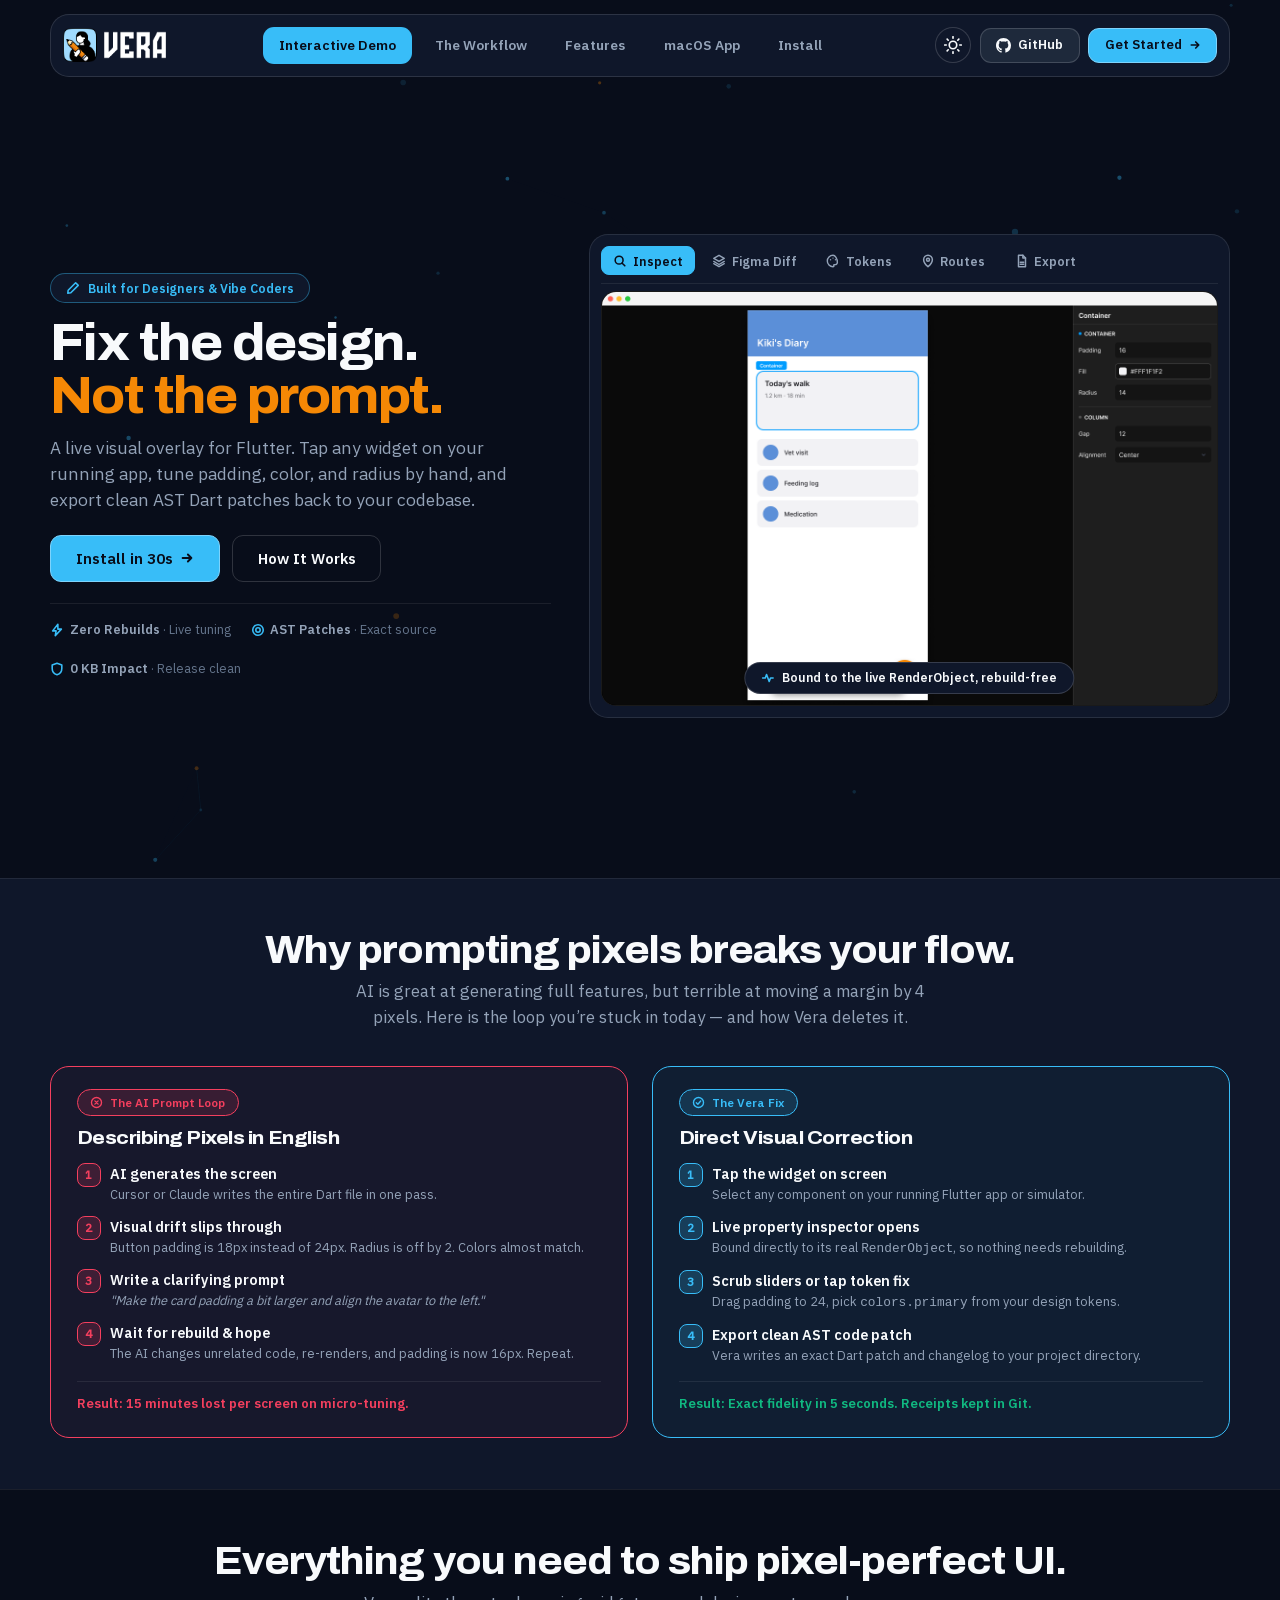
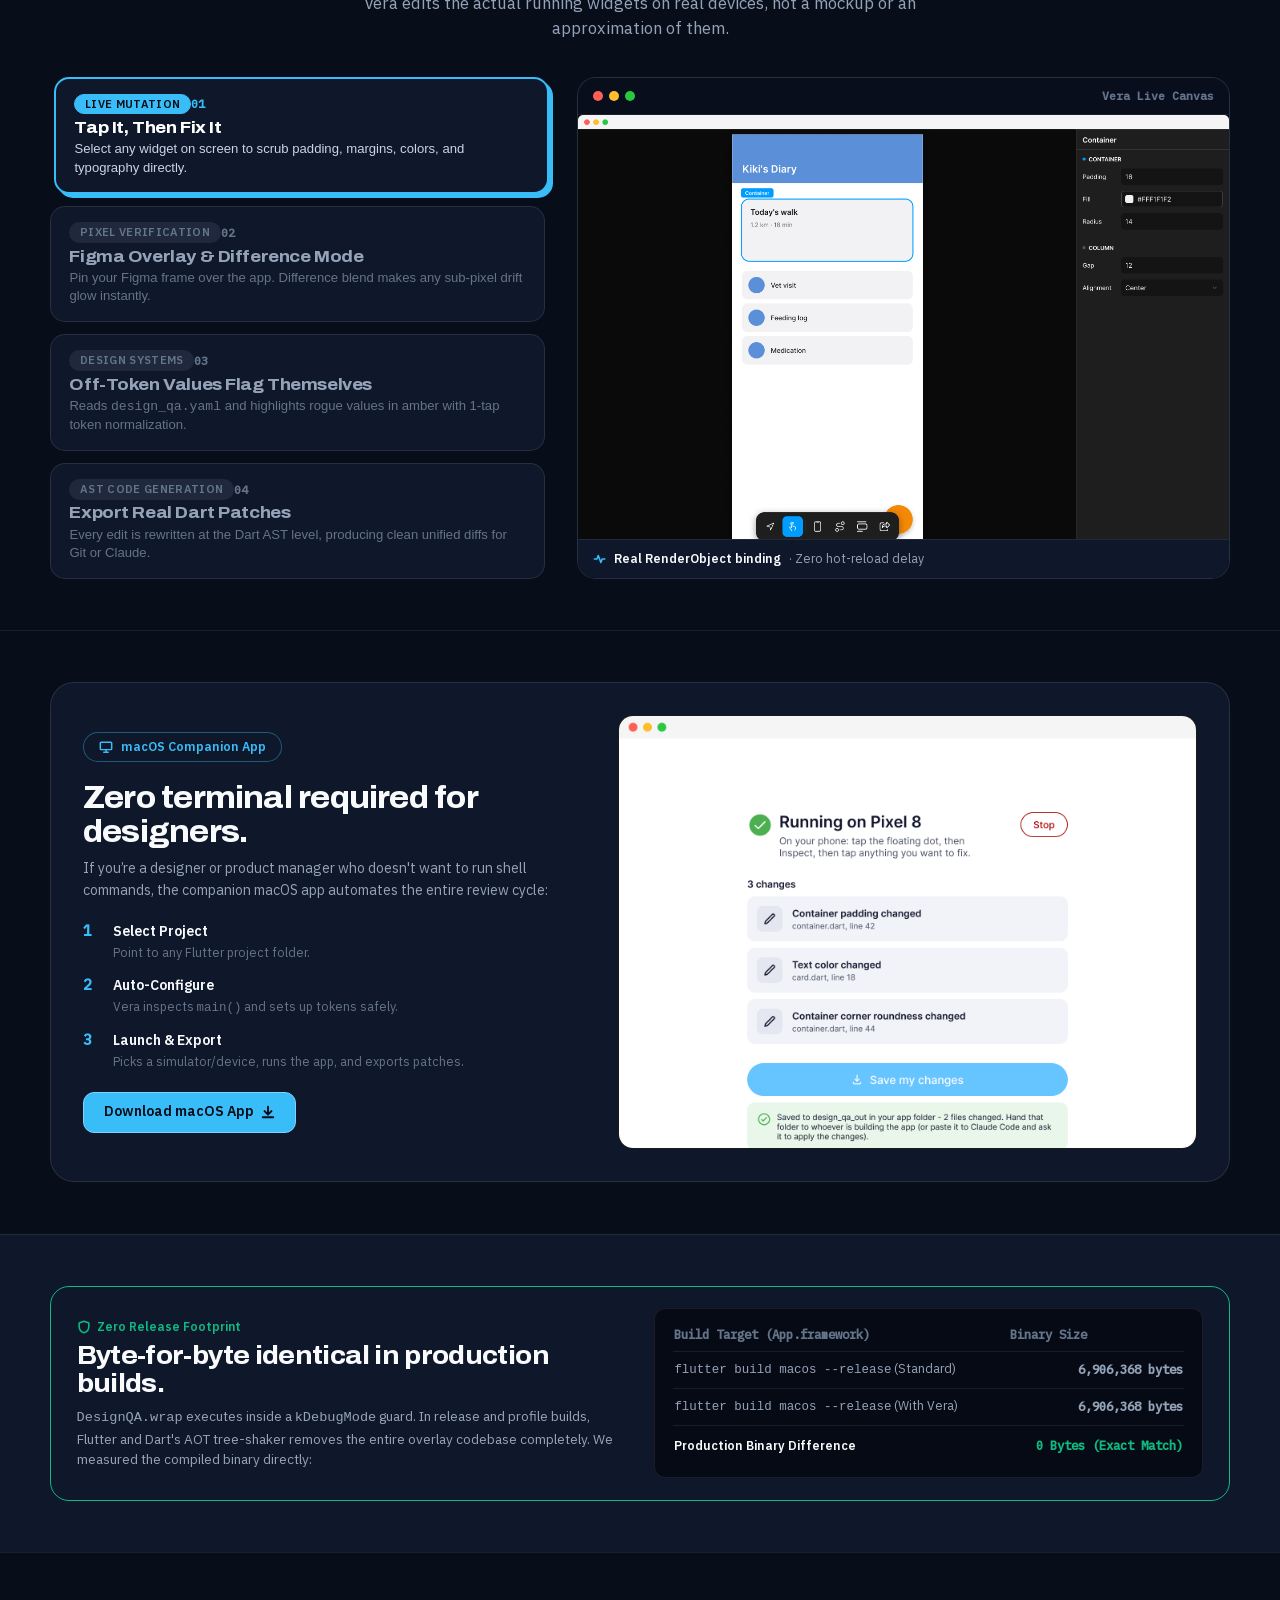
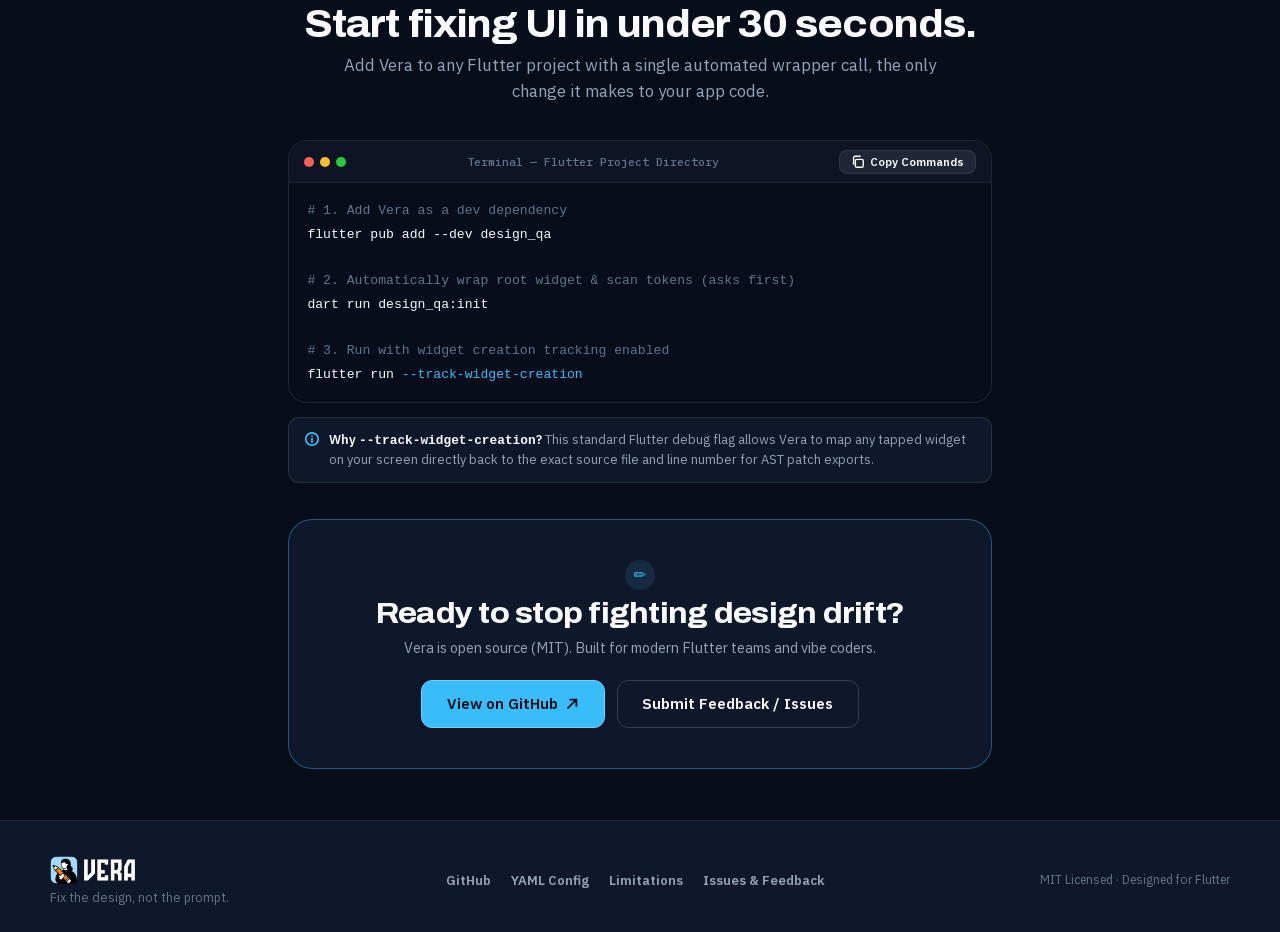
==== commit 4f063216: "feat(docs): update companion app screenshot in download section with 1600x1200 high-res image" ====
--- a/docs/index.html
+++ b/docs/index.html
@@ -95,7 +95,7 @@
           <!-- Left Column: Copy & Actions -->
           <div class="hero-col-copy">
             <div class="pill-badge">
-              <span class="badge-pencil-icon" aria-hidden="true">✏️</span>
+              <span class="badge-icon" aria-hidden="true"><svg viewBox="0 0 16 16" fill="none" stroke="currentColor" stroke-width="1.8" stroke-linecap="round" stroke-linejoin="round"><path d="M11 2l3 3-8.5 8.5L2 14l.5-3.5z"/></svg></span>
               <span>Built for Designers & Vibe Coders</span>
             </div>
 
@@ -122,15 +122,15 @@
 
             <div class="hero-stats">
               <div class="stat-item">
-                <span class="stat-icon">⚡</span>
+                <svg class="stat-icon" viewBox="0 0 16 16" fill="none" stroke="currentColor" stroke-width="1.8" stroke-linecap="round" stroke-linejoin="round" aria-hidden="true"><path d="M9 1.5 3 9h4l-1 5.5L13 7H9z"/></svg>
                 <span class="stat-text"><strong>Zero Rebuilds</strong> · Live tuning</span>
               </div>
               <div class="stat-item">
-                <span class="stat-icon">🎯</span>
+                <svg class="stat-icon" viewBox="0 0 16 16" fill="none" stroke="currentColor" stroke-width="1.8" aria-hidden="true"><circle cx="8" cy="8" r="6"/><circle cx="8" cy="8" r="2.5"/></svg>
                 <span class="stat-text"><strong>AST Patches</strong> · Exact source</span>
               </div>
               <div class="stat-item">
-                <span class="stat-icon">🛡️</span>
+                <svg class="stat-icon" viewBox="0 0 16 16" fill="none" stroke="currentColor" stroke-width="1.8" stroke-linejoin="round" aria-hidden="true"><path d="M8 1.5 13.5 3.5v4c0 4-2.5 6.3-5.5 7-3-.7-5.5-3-5.5-7v-4z"/></svg>
                 <span class="stat-text"><strong>0 KB Impact</strong> · Release clean</span>
               </div>
             </div>
@@ -143,23 +143,23 @@
               <!-- Interactive Tab Bar -->
               <div class="showcase-tabs" role="tablist" aria-label="Showcase Tabs">
                 <button class="tab-btn is-active" role="tab" aria-selected="true" data-target="tab-inspect" id="btn-inspect">
-                  <span class="tab-icon">🔍</span>
+                  <svg class="tab-icon" viewBox="0 0 16 16" fill="none" stroke="currentColor" stroke-width="1.8" stroke-linecap="round" aria-hidden="true"><circle cx="7" cy="7" r="4.5"/><path d="M13.5 13.5 10.5 10.5"/></svg>
                   <span class="tab-name">Inspect</span>
                 </button>
                 <button class="tab-btn" role="tab" aria-selected="false" data-target="tab-diff" id="btn-diff">
-                  <span class="tab-icon">📐</span>
+                  <svg class="tab-icon" viewBox="0 0 16 16" fill="none" stroke="currentColor" stroke-width="1.6" stroke-linejoin="round" aria-hidden="true"><path d="M8 1.5 14 5 8 8.5 2 5z"/><path d="M2 8.5 8 12l6-3.5" stroke-linecap="round"/><path d="M2 11 8 14.5 14 11" stroke-linecap="round"/></svg>
                   <span class="tab-name">Figma Diff</span>
                 </button>
                 <button class="tab-btn" role="tab" aria-selected="false" data-target="tab-tokens" id="btn-tokens">
-                  <span class="tab-icon">🎨</span>
+                  <svg class="tab-icon" viewBox="0 0 16 16" fill="none" stroke="currentColor" stroke-width="1.6" stroke-linejoin="round" aria-hidden="true"><path d="M8 1.5a6.5 6.5 0 1 0 0 13c.9 0 1.4-.7.9-1.4-.3-.4-.1-1 .4-1h1.2a2.5 2.5 0 0 0 2.5-2.5c0-4.2-2.6-8.1-5-8.1z"/><circle cx="5.2" cy="6.5" r=".8" fill="currentColor" stroke="none"/><circle cx="8" cy="4.7" r=".8" fill="currentColor" stroke="none"/><circle cx="10.8" cy="6.5" r=".8" fill="currentColor" stroke="none"/></svg>
                   <span class="tab-name">Tokens</span>
                 </button>
                 <button class="tab-btn" role="tab" aria-selected="false" data-target="tab-route" id="btn-route">
-                  <span class="tab-icon">⚡</span>
+                  <svg class="tab-icon" viewBox="0 0 16 16" fill="none" stroke="currentColor" stroke-width="1.7" stroke-linecap="round" stroke-linejoin="round" aria-hidden="true"><path d="M8 14.5s5-4.2 5-8a5 5 0 1 0-10 0c0 3.8 5 8 5 8z"/><circle cx="8" cy="6.5" r="1.7"/></svg>
                   <span class="tab-name">Routes</span>
                 </button>
                 <button class="tab-btn" role="tab" aria-selected="false" data-target="tab-export" id="btn-export">
-                  <span class="tab-icon">📝</span>
+                  <svg class="tab-icon" viewBox="0 0 16 16" fill="none" stroke="currentColor" stroke-width="1.7" stroke-linecap="round" stroke-linejoin="round" aria-hidden="true"><path d="M4 1.5h5l3 3v10H4z"/><path d="M9 1.5v3h3"/><path d="M6 9.5h4M6 11.8h4"/></svg>
                   <span class="tab-name">Export</span>
                 </button>
               </div>
@@ -172,7 +172,8 @@
                     <div class="canvas-image-wrap">
                       <img src="assets/img/canvas-element-selected.png" alt="Vera Live Inspection Mode" width="2560" height="1720" loading="eager" decoding="async">
                       <div class="canvas-annotation-badge">
-                        <span>✨ Bound to live RenderObject — zero rebuild delay</span>
+                        <svg viewBox="0 0 16 16" fill="none" stroke="currentColor" stroke-width="1.8" stroke-linecap="round" stroke-linejoin="round" aria-hidden="true"><path d="M1.5 8h3l1.5-4 3 8 1.5-4h3"/></svg>
+                        <span>Bound to the live RenderObject, rebuild-free</span>
                       </div>
                     </div>
                   </div>
@@ -201,7 +202,8 @@
                     <div class="canvas-image-wrap">
                       <img src="assets/img/token-lint.webp" alt="Vera token linting" width="1400" height="729" loading="lazy" decoding="async">
                       <div class="canvas-annotation-badge">
-                        <span>🎨 Flags rogue values: <code>20px → spacing.lg (24)</code></span>
+                        <svg viewBox="0 0 16 16" fill="none" stroke="currentColor" stroke-width="1.6" stroke-linejoin="round" aria-hidden="true"><path d="M8 1.5a6.5 6.5 0 1 0 0 13c.9 0 1.4-.7.9-1.4-.3-.4-.1-1 .4-1h1.2a2.5 2.5 0 0 0 2.5-2.5c0-4.2-2.6-8.1-5-8.1z"/><circle cx="5.2" cy="6.5" r=".8" fill="currentColor" stroke="none"/><circle cx="8" cy="4.7" r=".8" fill="currentColor" stroke="none"/><circle cx="10.8" cy="6.5" r=".8" fill="currentColor" stroke="none"/></svg>
+                        <span>Flags rogue values: <code>20px → spacing.lg (24)</code></span>
                       </div>
                     </div>
                   </div>
@@ -211,7 +213,8 @@
                     <div class="canvas-image-wrap">
                       <img src="assets/img/canvas-route-jumper-open.png" alt="Route jumper menu" width="2560" height="1720" loading="lazy" decoding="async">
                       <div class="canvas-annotation-badge">
-                        <span>🚀 Jump to deep screens with mock arguments</span>
+                        <svg viewBox="0 0 16 16" fill="none" stroke="currentColor" stroke-width="1.7" stroke-linecap="round" stroke-linejoin="round" aria-hidden="true"><path d="M8 14.5s5-4.2 5-8a5 5 0 1 0-10 0c0 3.8 5 8 5 8z"/><circle cx="8" cy="6.5" r="1.7"/></svg>
+                        <span>Jump to deep screens with mock arguments</span>
                       </div>
                     </div>
                   </div>
@@ -221,7 +224,8 @@
                     <div class="canvas-image-wrap">
                       <img src="assets/img/companion-live-session.png" alt="Vera Companion App recording modifications" width="1440" height="1200" loading="lazy" decoding="async">
                       <div class="canvas-annotation-badge">
-                        <span>📦 Clean AST patches written to <code>design_qa_out/</code></span>
+                        <svg viewBox="0 0 16 16" fill="none" stroke="currentColor" stroke-width="1.7" stroke-linecap="round" stroke-linejoin="round" aria-hidden="true"><path d="M8 1.5 14 4.5v7L8 14.5 2 11.5v-7z"/><path d="M2 4.5 8 7.5l6-3M8 7.5v7"/></svg>
+                        <span>Clean AST patches written to <code>design_qa_out/</code></span>
                       </div>
                     </div>
                   </div>
@@ -239,7 +243,6 @@
     <section class="section comparison-section" id="comparison">
       <div class="shell">
         <div class="section-header text-center">
-          <span class="section-kicker">The Vibe Coding Dilemma</span>
           <h2 class="section-title">Why prompting pixels breaks your flow.</h2>
           <p class="section-desc">
             AI is great at generating full features, but terrible at moving a margin by 4 pixels. 
@@ -250,7 +253,10 @@
         <div class="comparison-grid">
           <!-- The Painful Prompt Loop -->
           <div class="compare-card card-pain tilt-card" data-tilt="3">
-            <div class="card-status-badge badge-pain">❌ The AI Prompt Loop</div>
+            <div class="card-status-badge badge-pain">
+              <svg viewBox="0 0 16 16" fill="none" stroke="currentColor" stroke-width="1.7" stroke-linecap="round" aria-hidden="true"><circle cx="8" cy="8" r="6.2"/><path d="M6 6l4 4M10 6l-4 4"/></svg>
+              The AI Prompt Loop
+            </div>
             <h3 class="compare-card-title">Describing Pixels in English</h3>
             
             <ol class="compare-steps">
@@ -290,7 +296,10 @@
 
           <!-- The Vera Solution -->
           <div class="compare-card card-vera tilt-card" data-tilt="3">
-            <div class="card-status-badge badge-vera">⚡ The Vera Fix</div>
+            <div class="card-status-badge badge-vera">
+              <svg viewBox="0 0 16 16" fill="none" stroke="currentColor" stroke-width="1.7" stroke-linecap="round" stroke-linejoin="round" aria-hidden="true"><circle cx="8" cy="8" r="6.2"/><path d="M5.3 8.2l1.9 1.9 3.5-4"/></svg>
+              The Vera Fix
+            </div>
             <h3 class="compare-card-title">Direct Visual Correction</h3>
 
             <ol class="compare-steps">
@@ -305,7 +314,7 @@
                 <span class="step-num">2</span>
                 <div>
                   <strong>Live property inspector opens</strong>
-                  <p>Bound directly to its real <code>RenderObject</code>. No rebuild required.</p>
+                  <p>Bound directly to its real <code>RenderObject</code>, so nothing needs rebuilding.</p>
                 </div>
               </li>
               <li class="compare-step">
@@ -335,10 +344,9 @@
     <section class="section features-section" id="features">
       <div class="shell">
         <div class="section-header text-center">
-          <span class="section-kicker">Engineered for Fidelity</span>
           <h2 class="section-title">Everything you need to ship pixel-perfect UI.</h2>
           <p class="section-desc">
-            Vera edits the actual running widgets on real devices. No mockups, no approximations.
+            Vera edits the actual running widgets on real devices, not a mockup or an approximation of them.
           </p>
         </div>
 
@@ -398,28 +406,28 @@
                 <div class="feature-panel is-active" id="feat-inspect" role="tabpanel" aria-labelledby="btn-feat-inspect">
                   <img src="assets/img/canvas-element-selected.png" alt="Live property editing on container widget" width="2560" height="1720" loading="lazy">
                   <div class="feature-display-caption">
-                    <span>✨ <strong>Real RenderObject binding</strong> · Zero hot-reload delay</span>
+                    <span><svg viewBox="0 0 16 16" fill="none" stroke="currentColor" stroke-width="1.8" stroke-linecap="round" stroke-linejoin="round" aria-hidden="true"><path d="M1.5 8h3l1.5-4 3 8 1.5-4h3"/></svg> <strong>Real RenderObject binding</strong> · Zero hot-reload delay</span>
                   </div>
                 </div>
 
                 <div class="feature-panel" id="feat-diff" role="tabpanel" aria-labelledby="btn-feat-diff">
                   <img src="assets/img/canvas-reference-panel-active.png" alt="Figma reference overlay difference blend mode" width="2560" height="1720" loading="lazy">
                   <div class="feature-display-caption">
-                    <span>📐 <strong>Normal & Difference blend modes</strong> · Instant alignment verification</span>
+                    <span><svg viewBox="0 0 16 16" fill="none" stroke="currentColor" stroke-width="1.6" stroke-linejoin="round" aria-hidden="true"><path d="M8 1.5 14 5 8 8.5 2 5z"/><path d="M2 8.5 8 12l6-3.5" stroke-linecap="round"/><path d="M2 11 8 14.5 14 11" stroke-linecap="round"/></svg> <strong>Normal & Difference blend modes</strong> · Instant alignment verification</span>
                   </div>
                 </div>
 
                 <div class="feature-panel" id="feat-tokens" role="tabpanel" aria-labelledby="btn-feat-tokens">
                   <img src="assets/img/token-lint.webp" alt="Design system token linting" width="1400" height="729" loading="lazy">
                   <div class="feature-display-caption">
-                    <span>🎨 <strong>One-tap token normalization</strong> · Enforces your design system</span>
+                    <span><svg viewBox="0 0 16 16" fill="none" stroke="currentColor" stroke-width="1.6" stroke-linejoin="round" aria-hidden="true"><path d="M8 1.5a6.5 6.5 0 1 0 0 13c.9 0 1.4-.7.9-1.4-.3-.4-.1-1 .4-1h1.2a2.5 2.5 0 0 0 2.5-2.5c0-4.2-2.6-8.1-5-8.1z"/><circle cx="5.2" cy="6.5" r=".8" fill="currentColor" stroke="none"/><circle cx="8" cy="4.7" r=".8" fill="currentColor" stroke="none"/><circle cx="10.8" cy="6.5" r=".8" fill="currentColor" stroke="none"/></svg> <strong>One-tap token normalization</strong> · Enforces your design system</span>
                   </div>
                 </div>
 
                 <div class="feature-panel" id="feat-ast" role="tabpanel" aria-labelledby="btn-feat-ast">
                   <img src="assets/img/patch-export.webp" alt="AST code unified diff export" width="1400" height="1167" loading="lazy">
                   <div class="feature-display-caption">
-                    <span>📝 <strong>Clean unified diffs</strong> in <code>design_qa_out/</code></span>
+                    <span><svg viewBox="0 0 16 16" fill="none" stroke="currentColor" stroke-width="1.7" stroke-linecap="round" stroke-linejoin="round" aria-hidden="true"><path d="M4 1.5h5l3 3v10H4z"/><path d="M9 1.5v3h3"/><path d="M6 9.5h4M6 11.8h4"/></svg> <strong>Clean unified diffs</strong> in <code>design_qa_out/</code></span>
                   </div>
                 </div>
               </div>
@@ -435,7 +443,7 @@
         <div class="companion-card tilt-card" data-tilt="3">
           <div class="companion-copy">
             <div class="pill-badge">
-              <span class="badge-pencil-icon" aria-hidden="true">💻</span>
+              <span class="badge-icon" aria-hidden="true"><svg viewBox="0 0 16 16" fill="none" stroke="currentColor" stroke-width="1.7" stroke-linecap="round" stroke-linejoin="round"><rect x="1.5" y="2.5" width="13" height="8.5" rx="1"/><path d="M5.5 14h5M8 11v3"/></svg></span>
               <span>macOS Companion App</span>
             </div>
             <h2 class="companion-title">Zero terminal required for designers.</h2>
@@ -480,7 +488,10 @@
       <div class="shell">
         <div class="proof-card tilt-card" data-tilt="2">
           <div class="proof-content">
-            <div class="proof-badge">🛡️ Zero Release Footprint</div>
+            <div class="proof-badge">
+              <svg viewBox="0 0 16 16" fill="none" stroke="currentColor" stroke-width="1.8" stroke-linejoin="round" aria-hidden="true"><path d="M8 1.5 13.5 3.5v4c0 4-2.5 6.3-5.5 7-3-.7-5.5-3-5.5-7v-4z"/></svg>
+              Zero Release Footprint
+            </div>
             <h2>Byte-for-byte identical in production builds.</h2>
             <p>
               <code>DesignQA.wrap</code> executes inside a <code>kDebugMode</code> guard. In release and profile builds, Flutter and Dart's AOT tree-shaker removes the entire overlay codebase completely. 
@@ -520,10 +531,9 @@
     <section class="section quickstart-section" id="quickstart">
       <div class="shell">
         <div class="section-header text-center">
-          <span class="section-kicker">Get Started</span>
           <h2 class="section-title">Start fixing UI in under 30 seconds.</h2>
           <p class="section-desc">
-            Add Vera to any Flutter project. No app-code changes beyond one automated wrapper call.
+            Add Vera to any Flutter project with a single automated wrapper call, the only change it makes to your app code.
           </p>
         </div>
 
@@ -556,9 +566,9 @@
           </div>
 
           <div class="quickstart-note">
-            <div class="note-icon">💡</div>
+            <svg class="note-icon" viewBox="0 0 16 16" fill="none" stroke="currentColor" stroke-width="1.7" stroke-linecap="round" stroke-linejoin="round" aria-hidden="true"><circle cx="8" cy="8" r="6.2"/><path d="M8 7.3v3.8"/><circle cx="8" cy="5" r=".2" fill="currentColor" stroke="currentColor" stroke-width="1.4"/></svg>
             <div class="note-body">
-              <strong>Why <code>--track-widget-creation</code>?</strong> 
+              <strong>Why <code>--track-widget-creation</code>?</strong>
               This standard Flutter debug flag allows Vera to map any tapped widget on your screen directly back to the exact source file and line number for AST patch exports.
             </div>
           </div>
--- a/docs/assets/site.css
+++ b/docs/assets/site.css
@@ -284,17 +284,6 @@
   text-align: center;
 }
 
-.section-kicker {
-  display: inline-block;
-  font-family: var(--font-mono);
-  font-size: 0.75rem;
-  font-weight: 700;
-  text-transform: uppercase;
-  letter-spacing: 0.1em;
-  color: var(--signal);
-  margin-bottom: 0.4rem;
-}
-
 .section-title {
   font-size: clamp(1.75rem, 3vw, 2.4rem);
   font-weight: 800;
@@ -584,10 +573,11 @@
   color: #0369a1;
 }
 
-.badge-pencil-icon {
-  font-size: 0.95rem;
-  display: inline-block;
-  transform: rotate(-10deg);
+.badge-icon {
+  display: inline-flex;
+  width: 14px;
+  height: 14px;
+  flex-shrink: 0;
 }
 
 .hero-title {
@@ -640,6 +630,12 @@
 }
 .stat-item strong {
   color: var(--text-secondary);
+}
+.stat-icon {
+  width: 14px;
+  height: 14px;
+  flex-shrink: 0;
+  color: var(--signal);
 }
 
 /* ---------- Showcase Container with Contextual Stroke ---------- */
@@ -667,6 +663,12 @@
   scrollbar-width: none;
 }
 .showcase-tabs::-webkit-scrollbar { display: none; }
+
+.tab-icon {
+  width: 14px;
+  height: 14px;
+  flex-shrink: 0;
+}
 
 .tab-btn {
   display: inline-flex;
@@ -762,6 +764,15 @@
   font-weight: 600;
   color: var(--text-primary);
   white-space: nowrap;
+  display: inline-flex;
+  align-items: center;
+  gap: 0.4rem;
+}
+.canvas-annotation-badge svg {
+  width: 14px;
+  height: 14px;
+  flex-shrink: 0;
+  color: var(--signal);
 }
 .canvas-annotation-badge code {
   font-family: var(--font-mono);
@@ -821,8 +832,8 @@
 }
 
 .diff-tag {
-  font-family: var(--font-mono);
-  font-size: 0.68rem;
+  font-family: var(--font-body);
+  font-size: 0.7rem;
   font-weight: 700;
   text-transform: uppercase;
   color: var(--text-muted);
@@ -912,13 +923,20 @@
 
 .card-status-badge {
   display: inline-flex;
-  font-family: var(--font-mono);
-  font-size: 0.72rem;
+  align-items: center;
+  gap: 0.4rem;
+  font-family: var(--font-body);
+  font-size: 0.74rem;
   font-weight: 700;
   padding: 0.22rem 0.8rem;
   border-radius: 999px;
   width: fit-content;
   margin-bottom: 0.75rem;
+}
+.card-status-badge svg {
+  width: 13px;
+  height: 13px;
+  flex-shrink: 0;
 }
 .badge-pain {
   background: rgba(244, 63, 94, 0.15);
@@ -1059,8 +1077,8 @@
 
 /* Feature Badge (Unselected: Muted Pill) */
 .feat-item-badge {
-  font-family: var(--font-mono);
-  font-size: 0.68rem;
+  font-family: var(--font-body);
+  font-size: 0.7rem;
   font-weight: 700;
   color: var(--text-muted);
   background: rgba(148, 163, 184, 0.12);
@@ -1260,6 +1278,17 @@
 .feature-display-caption strong {
   color: var(--text-primary);
 }
+.feature-display-caption span {
+  display: inline-flex;
+  align-items: center;
+  gap: 0.45rem;
+}
+.feature-display-caption svg {
+  width: 14px;
+  height: 14px;
+  flex-shrink: 0;
+  color: var(--signal);
+}
 
 /* ---------- Companion Section ---------- */
 .companion-section {
@@ -1320,7 +1349,7 @@
   border-radius: var(--radius-md);
   overflow: hidden;
   border: 1px solid var(--border-card);
-  aspect-ratio: 16 / 11;
+  aspect-ratio: 4 / 3;
   background: #000;
 }
 .companion-window img {
@@ -1351,11 +1380,19 @@
 }
 
 .proof-badge {
-  font-family: var(--font-mono);
-  font-size: 0.74rem;
+  display: inline-flex;
+  align-items: center;
+  gap: 0.4rem;
+  font-family: var(--font-body);
+  font-size: 0.76rem;
   font-weight: 700;
   color: var(--emerald);
   margin-bottom: 0.35rem;
+}
+.proof-badge svg {
+  width: 14px;
+  height: 14px;
+  flex-shrink: 0;
 }
 
 .proof-content h2 {
@@ -1495,7 +1532,13 @@
   border-color: #bae6fd;
   color: #334155;
 }
-.note-icon { font-size: 0.95rem; }
+.note-icon {
+  width: 16px;
+  height: 16px;
+  flex-shrink: 0;
+  color: var(--signal);
+  margin-top: 0.1rem;
+}
 .note-body strong { color: var(--text-primary); }
 
 /* ---------- CTA Banner ---------- */
@@ -1513,10 +1556,19 @@
 }
 
 .cta-pencil-badge {
-  font-size: 1.6rem;
-  margin-bottom: 0.4rem;
-  display: inline-block;
-  transform: rotate(-15deg);
+  width: 30px;
+  height: 30px;
+  margin-bottom: 0.5rem;
+  display: inline-flex;
+  align-items: center;
+  justify-content: center;
+  border-radius: 50%;
+  background: rgba(56, 189, 248, 0.12);
+  color: var(--signal);
+}
+.cta-pencil-badge svg {
+  width: 16px;
+  height: 16px;
 }
 
 .cta-banner h3 {
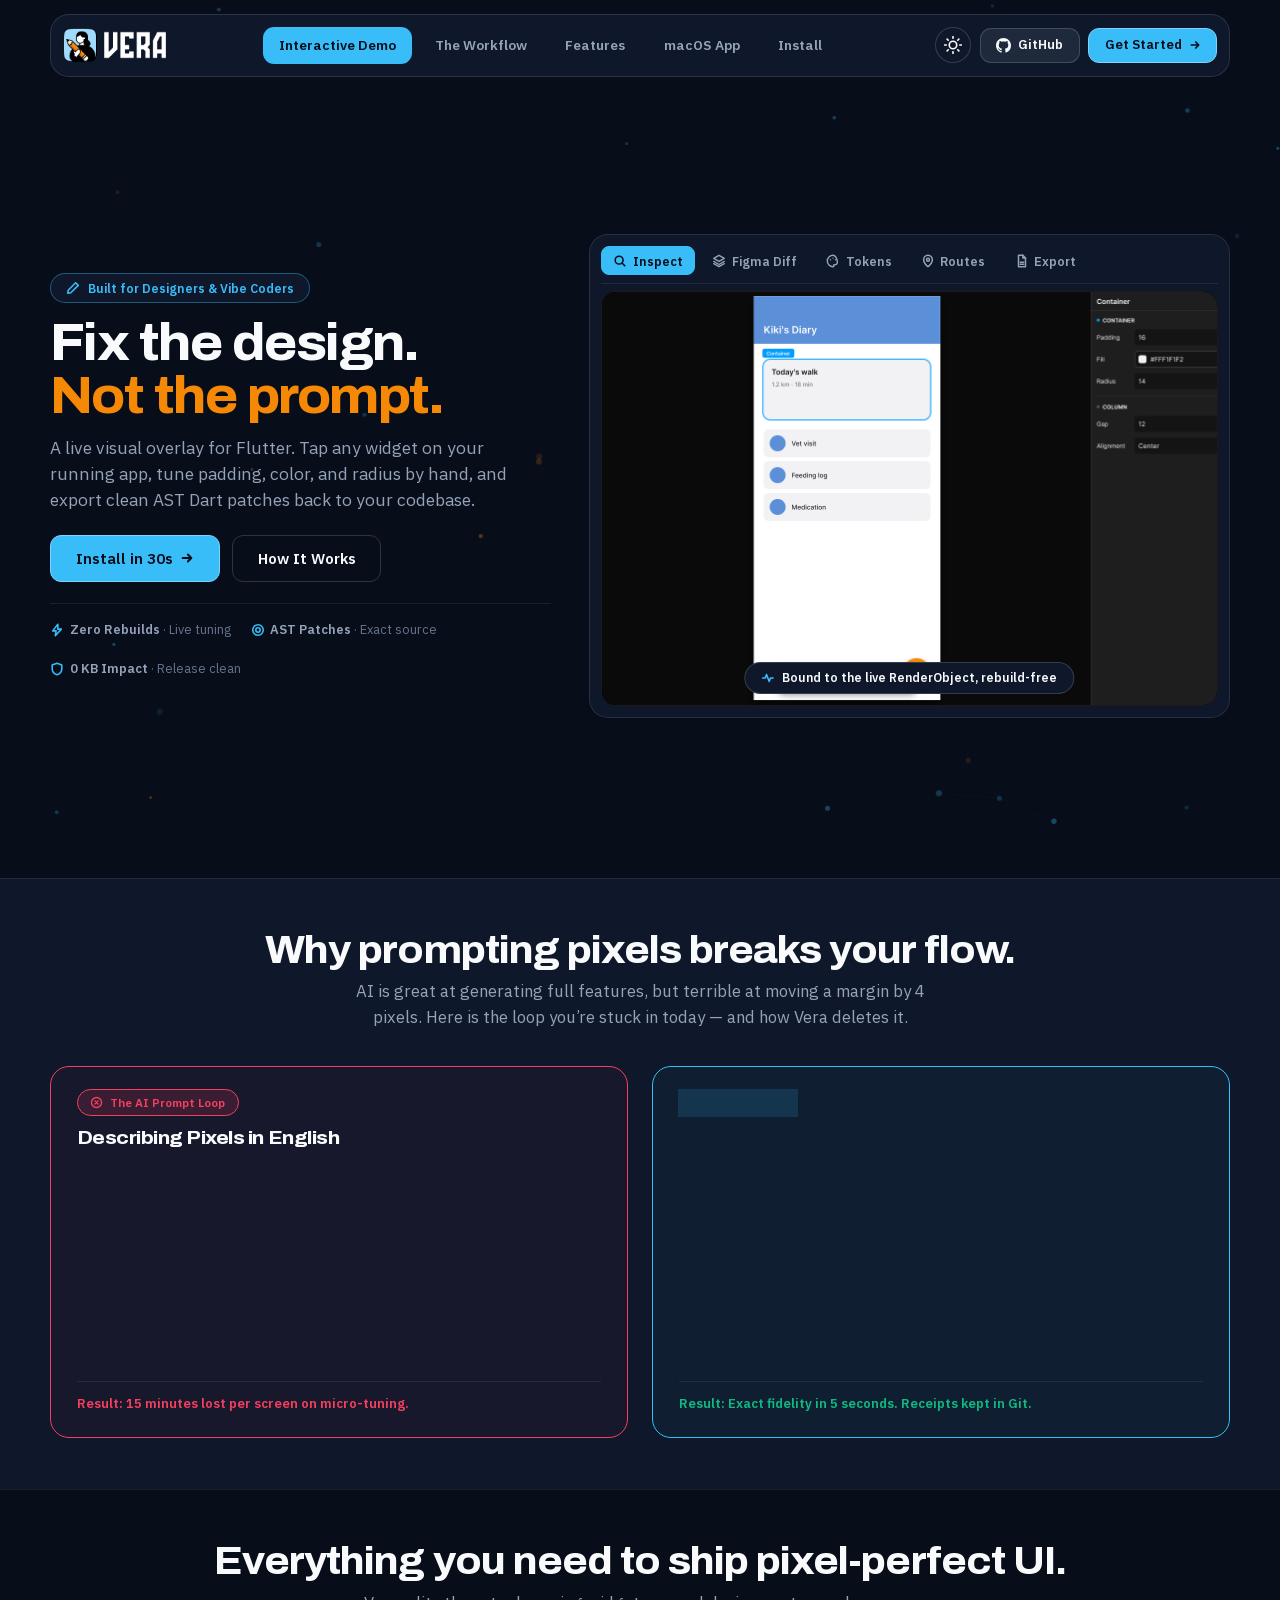
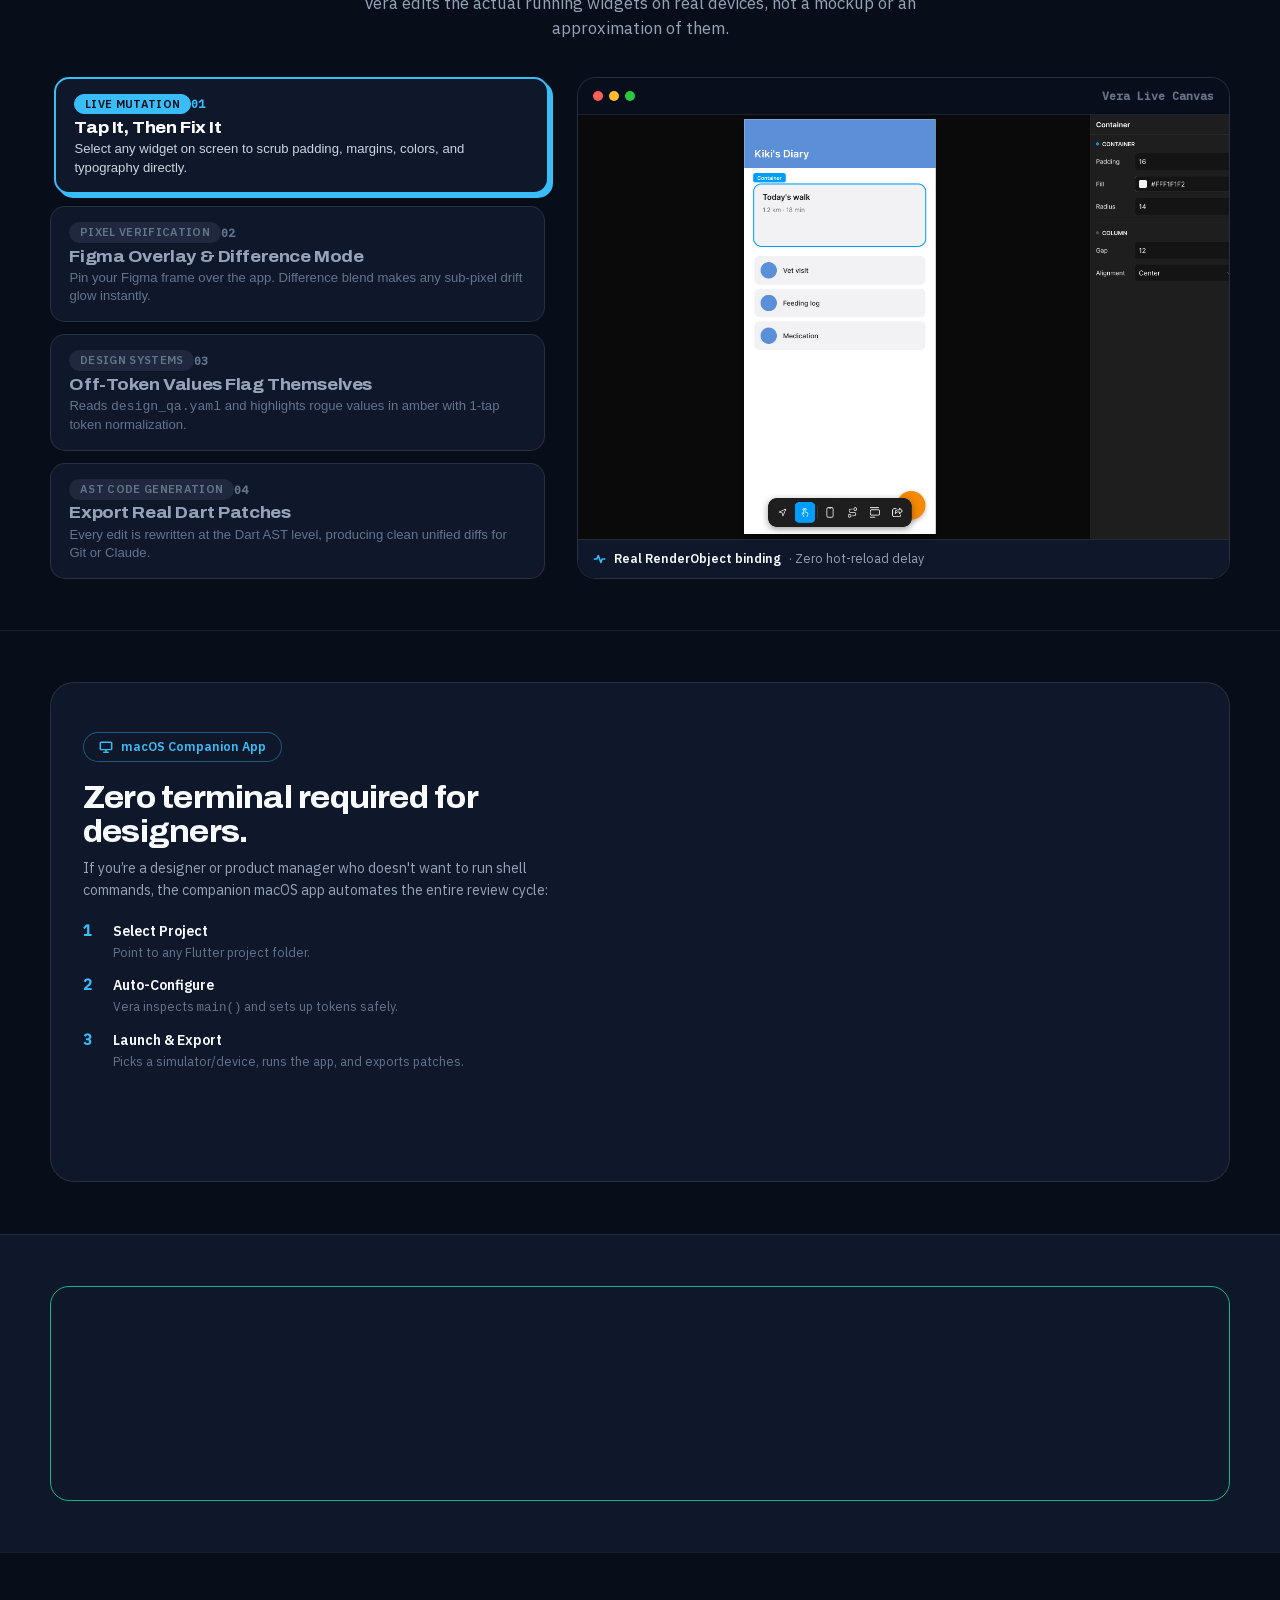
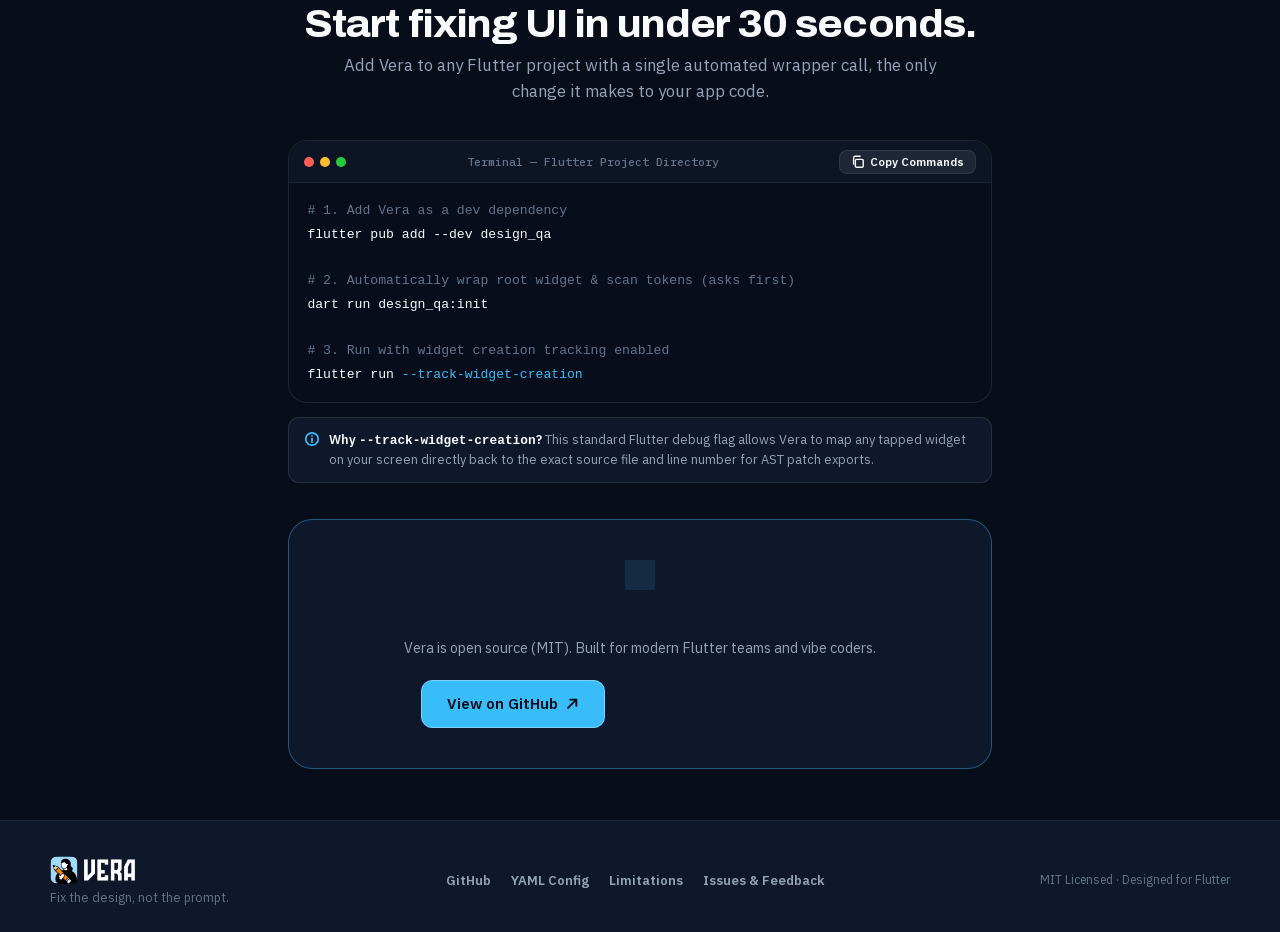
==== commit 9e815709: "feat(docs): update hero showcase and feature spotlight with new high-res 16:10 screenshots" ====
--- a/docs/index.html
+++ b/docs/index.html
@@ -170,7 +170,7 @@
                   <!-- Panel 1: Inspect -->
                   <div class="tab-panel is-active" id="tab-inspect" role="tabpanel" aria-labelledby="btn-inspect">
                     <div class="canvas-image-wrap">
-                      <img src="assets/img/canvas-element-selected.png" alt="Vera Live Inspection Mode" width="2560" height="1720" loading="eager" decoding="async">
+                      <img src="assets/img/inspect.png" alt="Vera Live Inspection Mode" width="2656" height="1660" loading="eager" decoding="async">
                       <div class="canvas-annotation-badge">
                         <svg viewBox="0 0 16 16" fill="none" stroke="currentColor" stroke-width="1.8" stroke-linecap="round" stroke-linejoin="round" aria-hidden="true"><path d="M1.5 8h3l1.5-4 3 8 1.5-4h3"/></svg>
                         <span>Bound to the live RenderObject, rebuild-free</span>
@@ -211,7 +211,7 @@
                   <!-- Panel 4: Routes -->
                   <div class="tab-panel" id="tab-route" role="tabpanel" aria-labelledby="btn-route">
                     <div class="canvas-image-wrap">
-                      <img src="assets/img/canvas-route-jumper-open.png" alt="Route jumper menu" width="2560" height="1720" loading="lazy" decoding="async">
+                      <img src="assets/img/route-jump.png" alt="Route jumper menu" width="2656" height="1660" loading="lazy" decoding="async">
                       <div class="canvas-annotation-badge">
                         <svg viewBox="0 0 16 16" fill="none" stroke="currentColor" stroke-width="1.7" stroke-linecap="round" stroke-linejoin="round" aria-hidden="true"><path d="M8 14.5s5-4.2 5-8a5 5 0 1 0-10 0c0 3.8 5 8 5 8z"/><circle cx="8" cy="6.5" r="1.7"/></svg>
                         <span>Jump to deep screens with mock arguments</span>
@@ -222,7 +222,7 @@
                   <!-- Panel 5: Export -->
                   <div class="tab-panel" id="tab-export" role="tabpanel" aria-labelledby="btn-export">
                     <div class="canvas-image-wrap">
-                      <img src="assets/img/companion-live-session.png" alt="Vera Companion App recording modifications" width="1440" height="1200" loading="lazy" decoding="async">
+                      <img src="assets/img/export.png" alt="Vera Companion App recording modifications" width="1600" height="1000" loading="lazy" decoding="async">
                       <div class="canvas-annotation-badge">
                         <svg viewBox="0 0 16 16" fill="none" stroke="currentColor" stroke-width="1.7" stroke-linecap="round" stroke-linejoin="round" aria-hidden="true"><path d="M8 1.5 14 4.5v7L8 14.5 2 11.5v-7z"/><path d="M2 4.5 8 7.5l6-3M8 7.5v7"/></svg>
                         <span>Clean AST patches written to <code>design_qa_out/</code></span>
@@ -404,14 +404,14 @@
 
               <div class="feature-frame-body">
                 <div class="feature-panel is-active" id="feat-inspect" role="tabpanel" aria-labelledby="btn-feat-inspect">
-                  <img src="assets/img/canvas-element-selected.png" alt="Live property editing on container widget" width="2560" height="1720" loading="lazy">
+                  <img src="assets/img/inspect.png" alt="Live property editing on container widget" width="2656" height="1660" loading="lazy">
                   <div class="feature-display-caption">
                     <span><svg viewBox="0 0 16 16" fill="none" stroke="currentColor" stroke-width="1.8" stroke-linecap="round" stroke-linejoin="round" aria-hidden="true"><path d="M1.5 8h3l1.5-4 3 8 1.5-4h3"/></svg> <strong>Real RenderObject binding</strong> · Zero hot-reload delay</span>
                   </div>
                 </div>
 
                 <div class="feature-panel" id="feat-diff" role="tabpanel" aria-labelledby="btn-feat-diff">
-                  <img src="assets/img/canvas-reference-panel-active.png" alt="Figma reference overlay difference blend mode" width="2560" height="1720" loading="lazy">
+                  <img src="assets/img/figma-diff.png" alt="Figma reference overlay difference blend mode" width="2656" height="1660" loading="lazy">
                   <div class="feature-display-caption">
                     <span><svg viewBox="0 0 16 16" fill="none" stroke="currentColor" stroke-width="1.6" stroke-linejoin="round" aria-hidden="true"><path d="M8 1.5 14 5 8 8.5 2 5z"/><path d="M2 8.5 8 12l6-3.5" stroke-linecap="round"/><path d="M2 11 8 14.5 14 11" stroke-linecap="round"/></svg> <strong>Normal & Difference blend modes</strong> · Instant alignment verification</span>
                   </div>
@@ -425,7 +425,7 @@
                 </div>
 
                 <div class="feature-panel" id="feat-ast" role="tabpanel" aria-labelledby="btn-feat-ast">
-                  <img src="assets/img/patch-export.webp" alt="AST code unified diff export" width="1400" height="1167" loading="lazy">
+                  <img src="assets/img/export.png" alt="AST code unified diff export" width="1600" height="1000" loading="lazy">
                   <div class="feature-display-caption">
                     <span><svg viewBox="0 0 16 16" fill="none" stroke="currentColor" stroke-width="1.7" stroke-linecap="round" stroke-linejoin="round" aria-hidden="true"><path d="M4 1.5h5l3 3v10H4z"/><path d="M9 1.5v3h3"/><path d="M6 9.5h4M6 11.8h4"/></svg> <strong>Clean unified diffs</strong> in <code>design_qa_out/</code></span>
                   </div>
@@ -576,7 +576,7 @@
 
         <!-- Call to Action Banner -->
         <div class="cta-banner tilt-card" data-tilt="2">
-          <div class="cta-pencil-badge" aria-hidden="true">✏️</div>
+          <div class="cta-pencil-badge" aria-hidden="true"><svg viewBox="0 0 16 16" fill="none" stroke="currentColor" stroke-width="1.8" stroke-linecap="round" stroke-linejoin="round"><path d="M11 2l3 3-8.5 8.5L2 14l.5-3.5z"/></svg></div>
           <h3>Ready to stop fighting design drift?</h3>
           <p>Vera is open source (MIT). Built for modern Flutter teams and vibe coders.</p>
           <div class="cta-banner-actions">
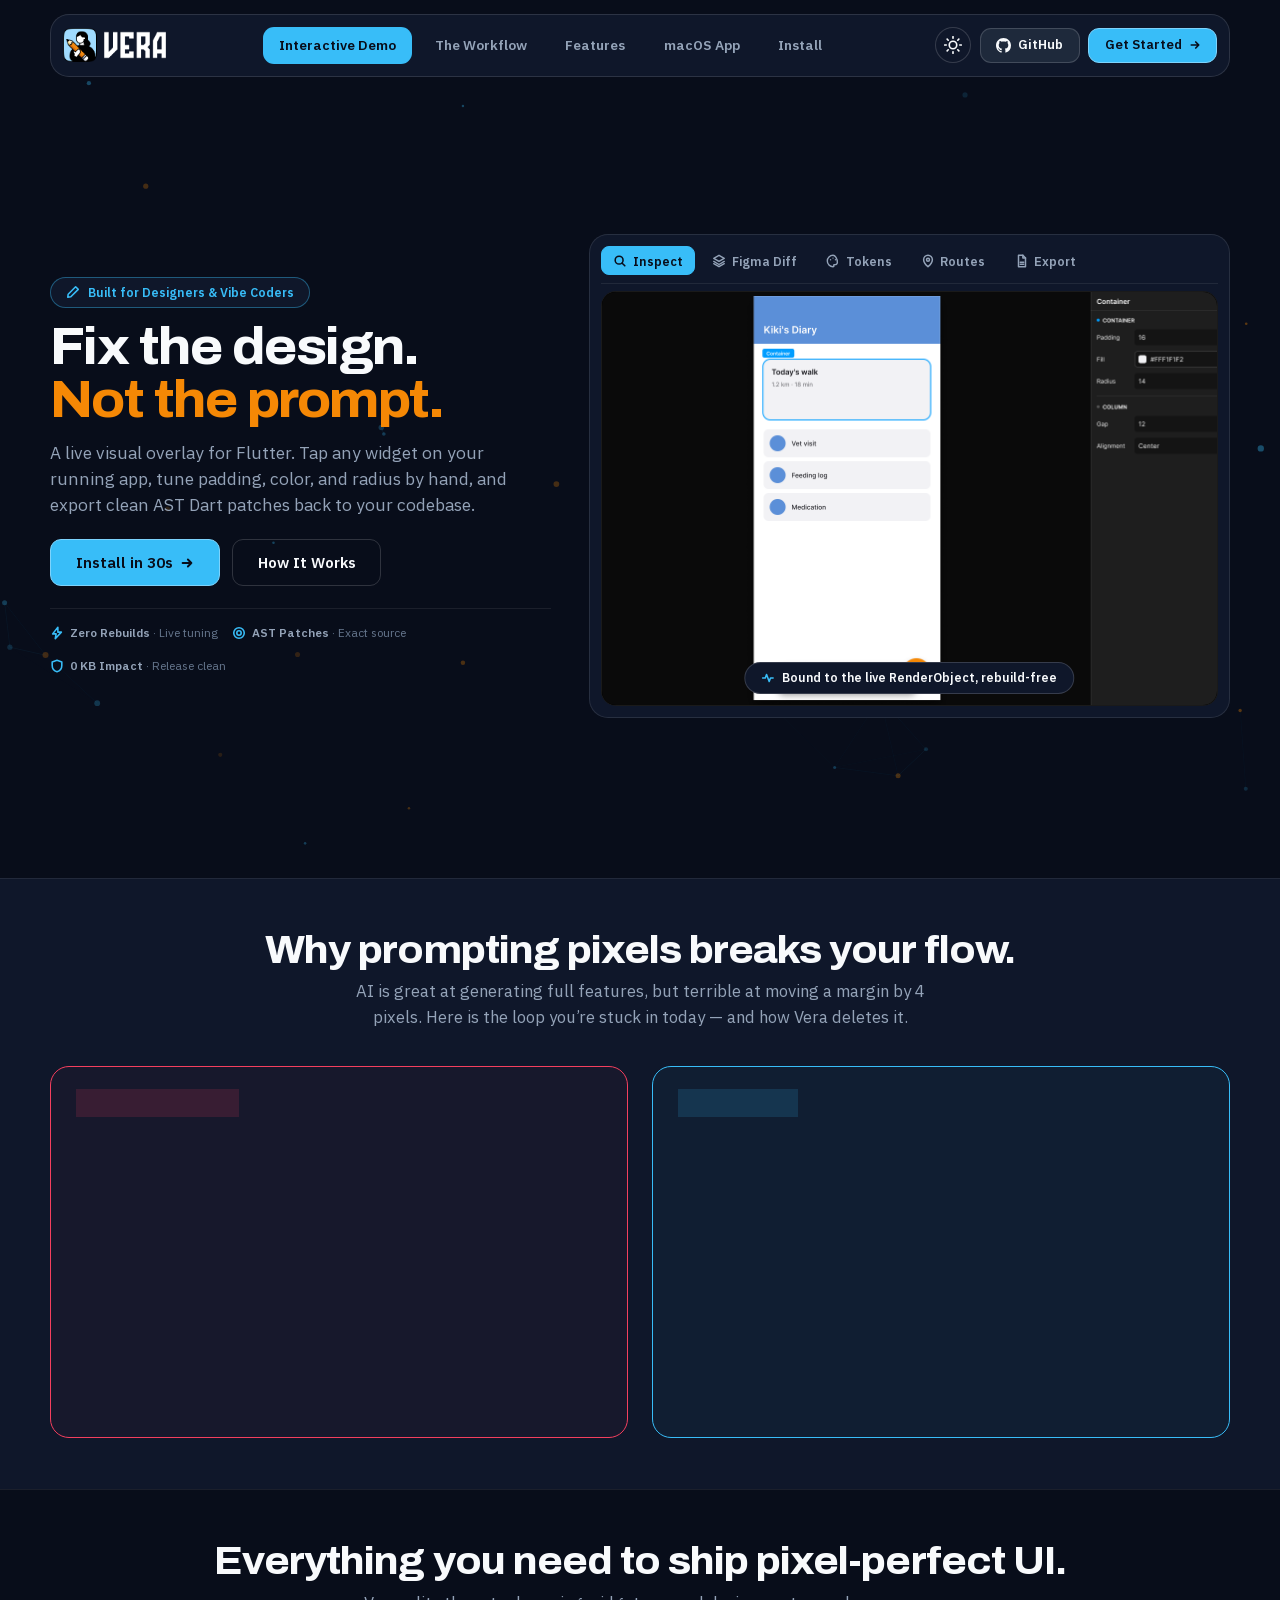
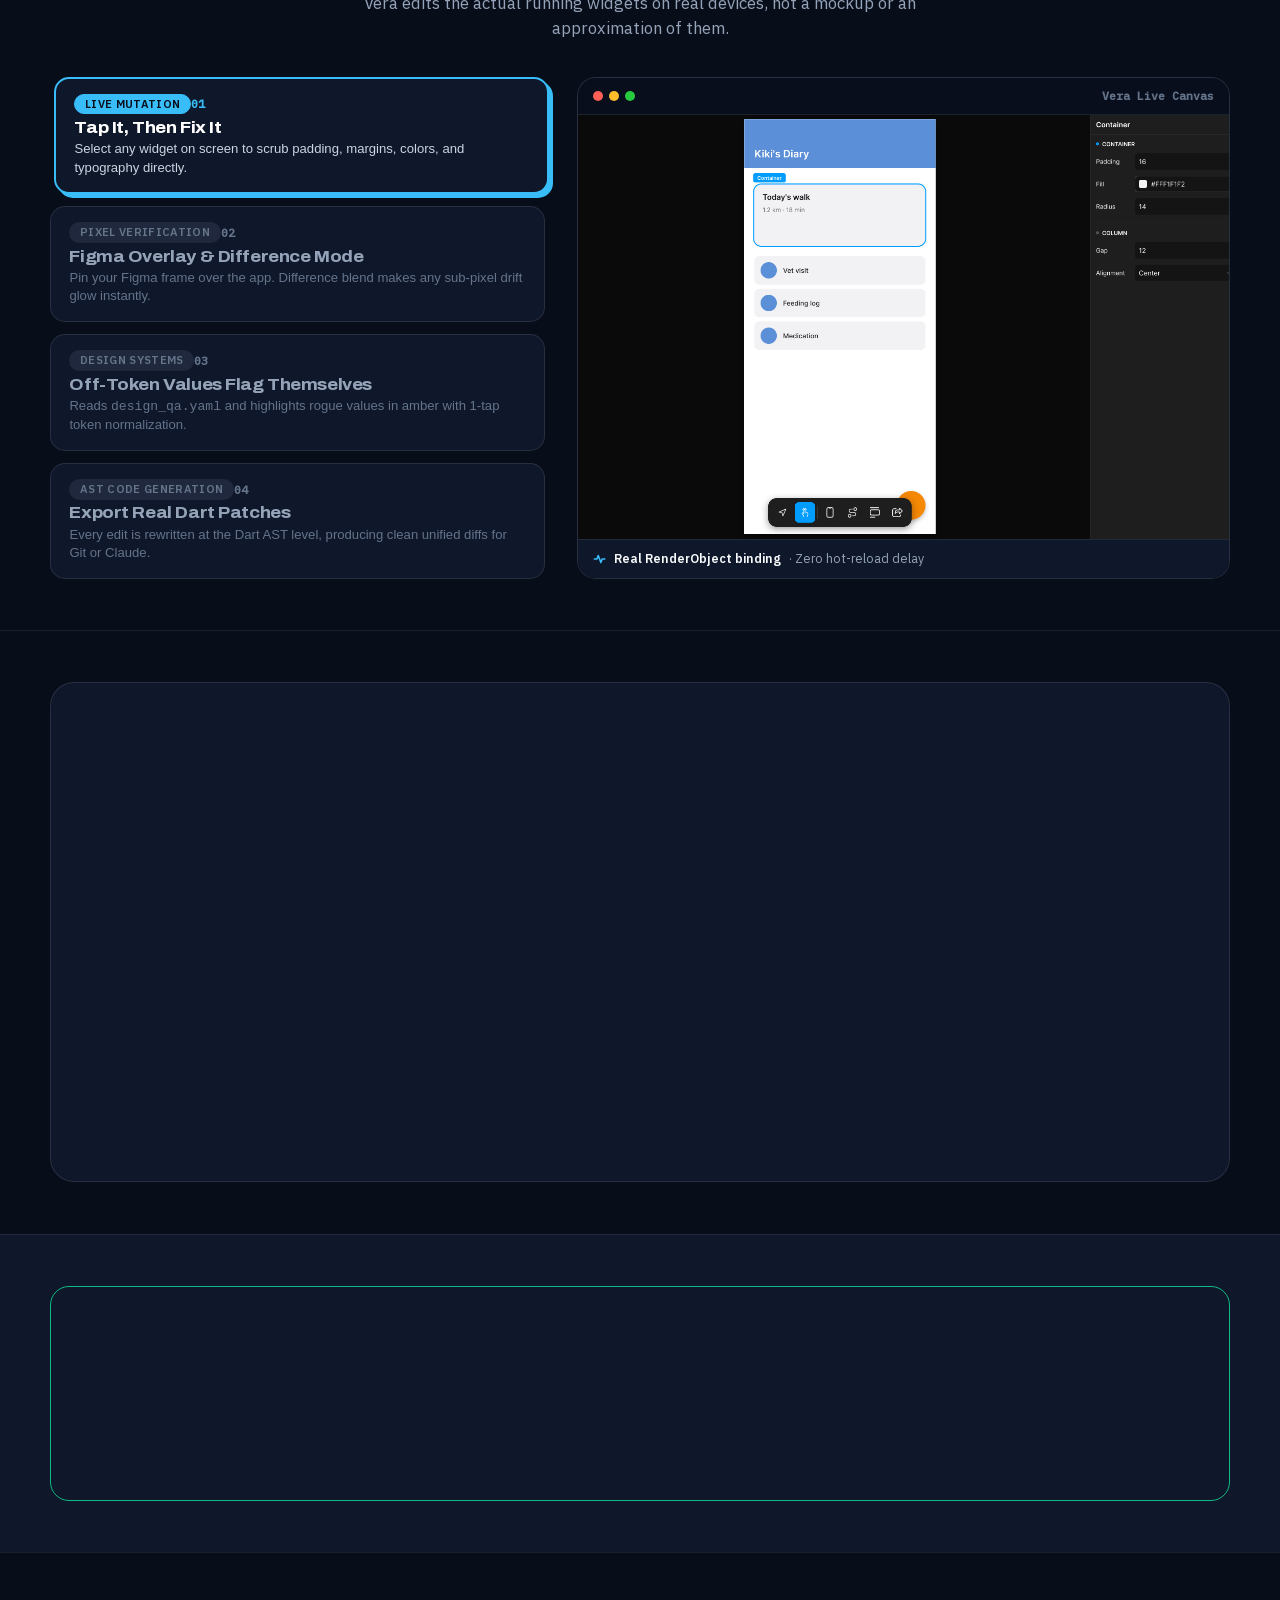
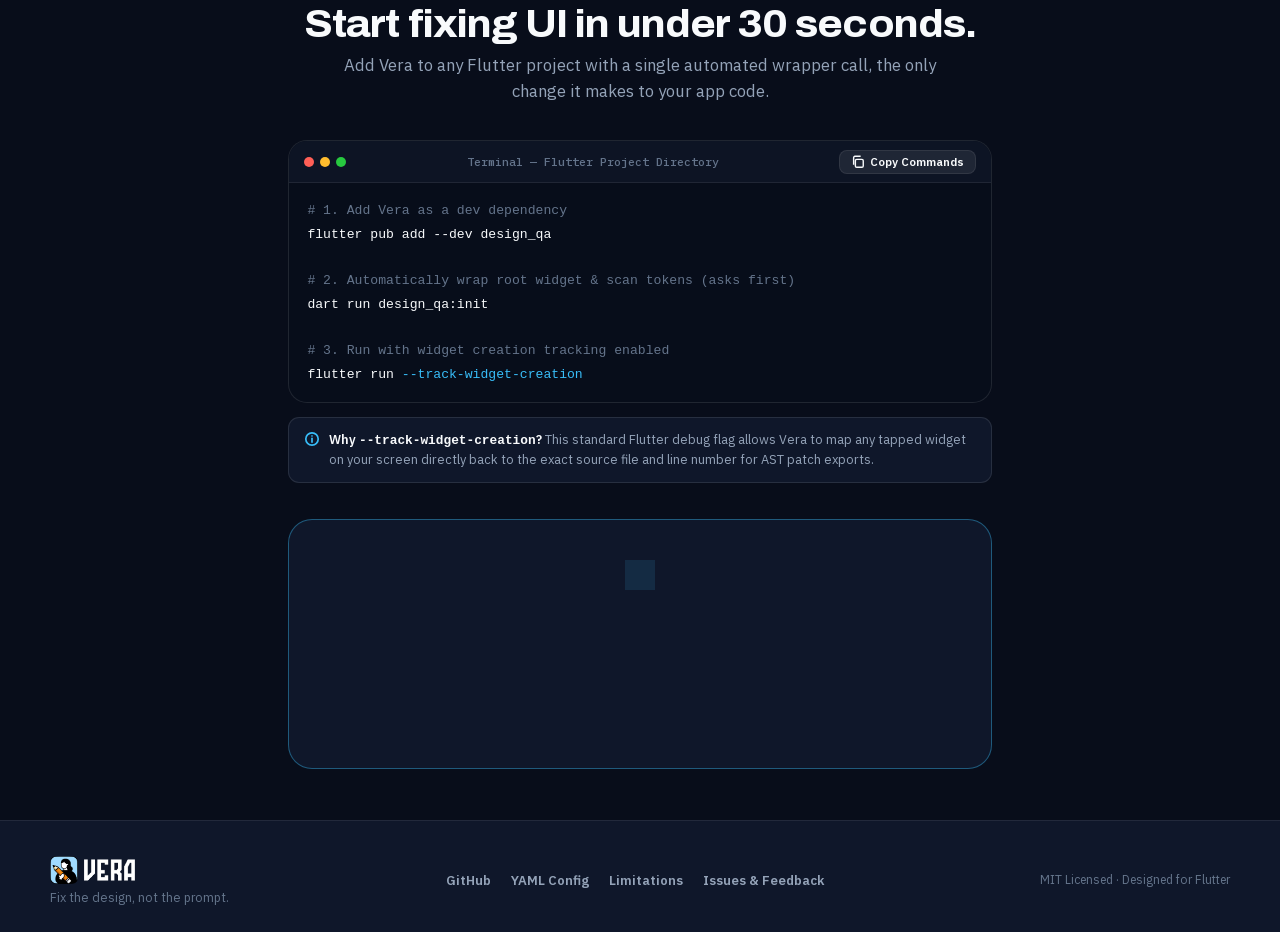
==== commit 3619e378: "feat(docs): update tokens panel with new 1600x1000 high-res screenshot" ====
--- a/docs/index.html
+++ b/docs/index.html
@@ -200,7 +200,7 @@
                   <!-- Panel 3: Tokens -->
                   <div class="tab-panel" id="tab-tokens" role="tabpanel" aria-labelledby="btn-tokens">
                     <div class="canvas-image-wrap">
-                      <img src="assets/img/token-lint.webp" alt="Vera token linting" width="1400" height="729" loading="lazy" decoding="async">
+                      <img src="assets/img/tokens.png" alt="Vera design system token linting" width="1600" height="1000" loading="lazy" decoding="async">
                       <div class="canvas-annotation-badge">
                         <svg viewBox="0 0 16 16" fill="none" stroke="currentColor" stroke-width="1.6" stroke-linejoin="round" aria-hidden="true"><path d="M8 1.5a6.5 6.5 0 1 0 0 13c.9 0 1.4-.7.9-1.4-.3-.4-.1-1 .4-1h1.2a2.5 2.5 0 0 0 2.5-2.5c0-4.2-2.6-8.1-5-8.1z"/><circle cx="5.2" cy="6.5" r=".8" fill="currentColor" stroke="none"/><circle cx="8" cy="4.7" r=".8" fill="currentColor" stroke="none"/><circle cx="10.8" cy="6.5" r=".8" fill="currentColor" stroke="none"/></svg>
                         <span>Flags rogue values: <code>20px → spacing.lg (24)</code></span>
@@ -418,7 +418,7 @@
                 </div>
 
                 <div class="feature-panel" id="feat-tokens" role="tabpanel" aria-labelledby="btn-feat-tokens">
-                  <img src="assets/img/token-lint.webp" alt="Design system token linting" width="1400" height="729" loading="lazy">
+                  <img src="assets/img/tokens.png" alt="Design system token linting" width="1600" height="1000" loading="lazy">
                   <div class="feature-display-caption">
                     <span><svg viewBox="0 0 16 16" fill="none" stroke="currentColor" stroke-width="1.6" stroke-linejoin="round" aria-hidden="true"><path d="M8 1.5a6.5 6.5 0 1 0 0 13c.9 0 1.4-.7.9-1.4-.3-.4-.1-1 .4-1h1.2a2.5 2.5 0 0 0 2.5-2.5c0-4.2-2.6-8.1-5-8.1z"/><circle cx="5.2" cy="6.5" r=".8" fill="currentColor" stroke="none"/><circle cx="8" cy="4.7" r=".8" fill="currentColor" stroke="none"/><circle cx="10.8" cy="6.5" r=".8" fill="currentColor" stroke="none"/></svg> <strong>One-tap token normalization</strong> · Enforces your design system</span>
                   </div>
--- a/docs/assets/site.css
+++ b/docs/assets/site.css
@@ -615,9 +615,9 @@
 .hero-stats {
   display: flex;
   align-items: center;
-  gap: 1.25rem;
+  gap: 0.9rem;
   flex-wrap: wrap;
-  font-size: 0.8rem;
+  font-size: 0.74rem;
   color: var(--text-muted);
   border-top: 1px solid var(--border-subtle);
   padding-top: 0.95rem;
@@ -627,6 +627,8 @@
   display: flex;
   align-items: center;
   gap: 0.35rem;
+  flex-shrink: 0;
+  white-space: nowrap;
 }
 .stat-item strong {
   color: var(--text-secondary);
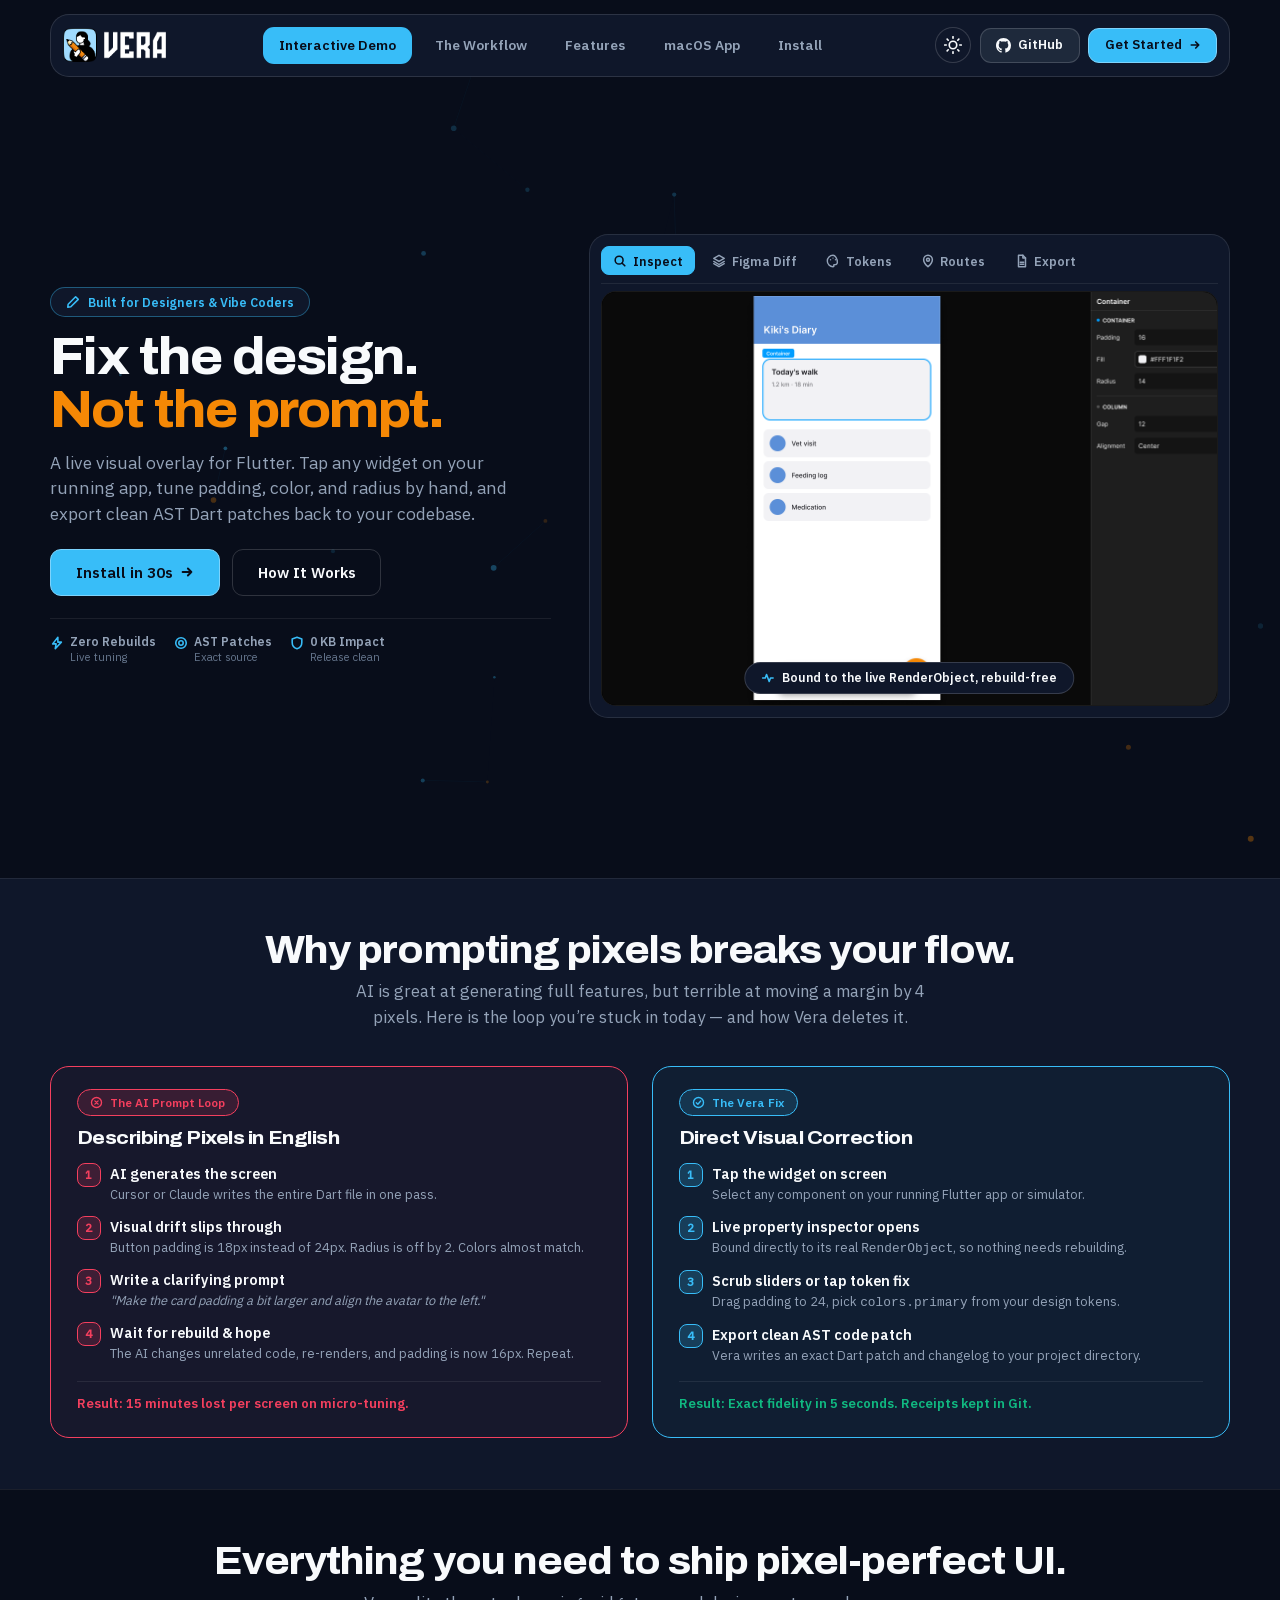
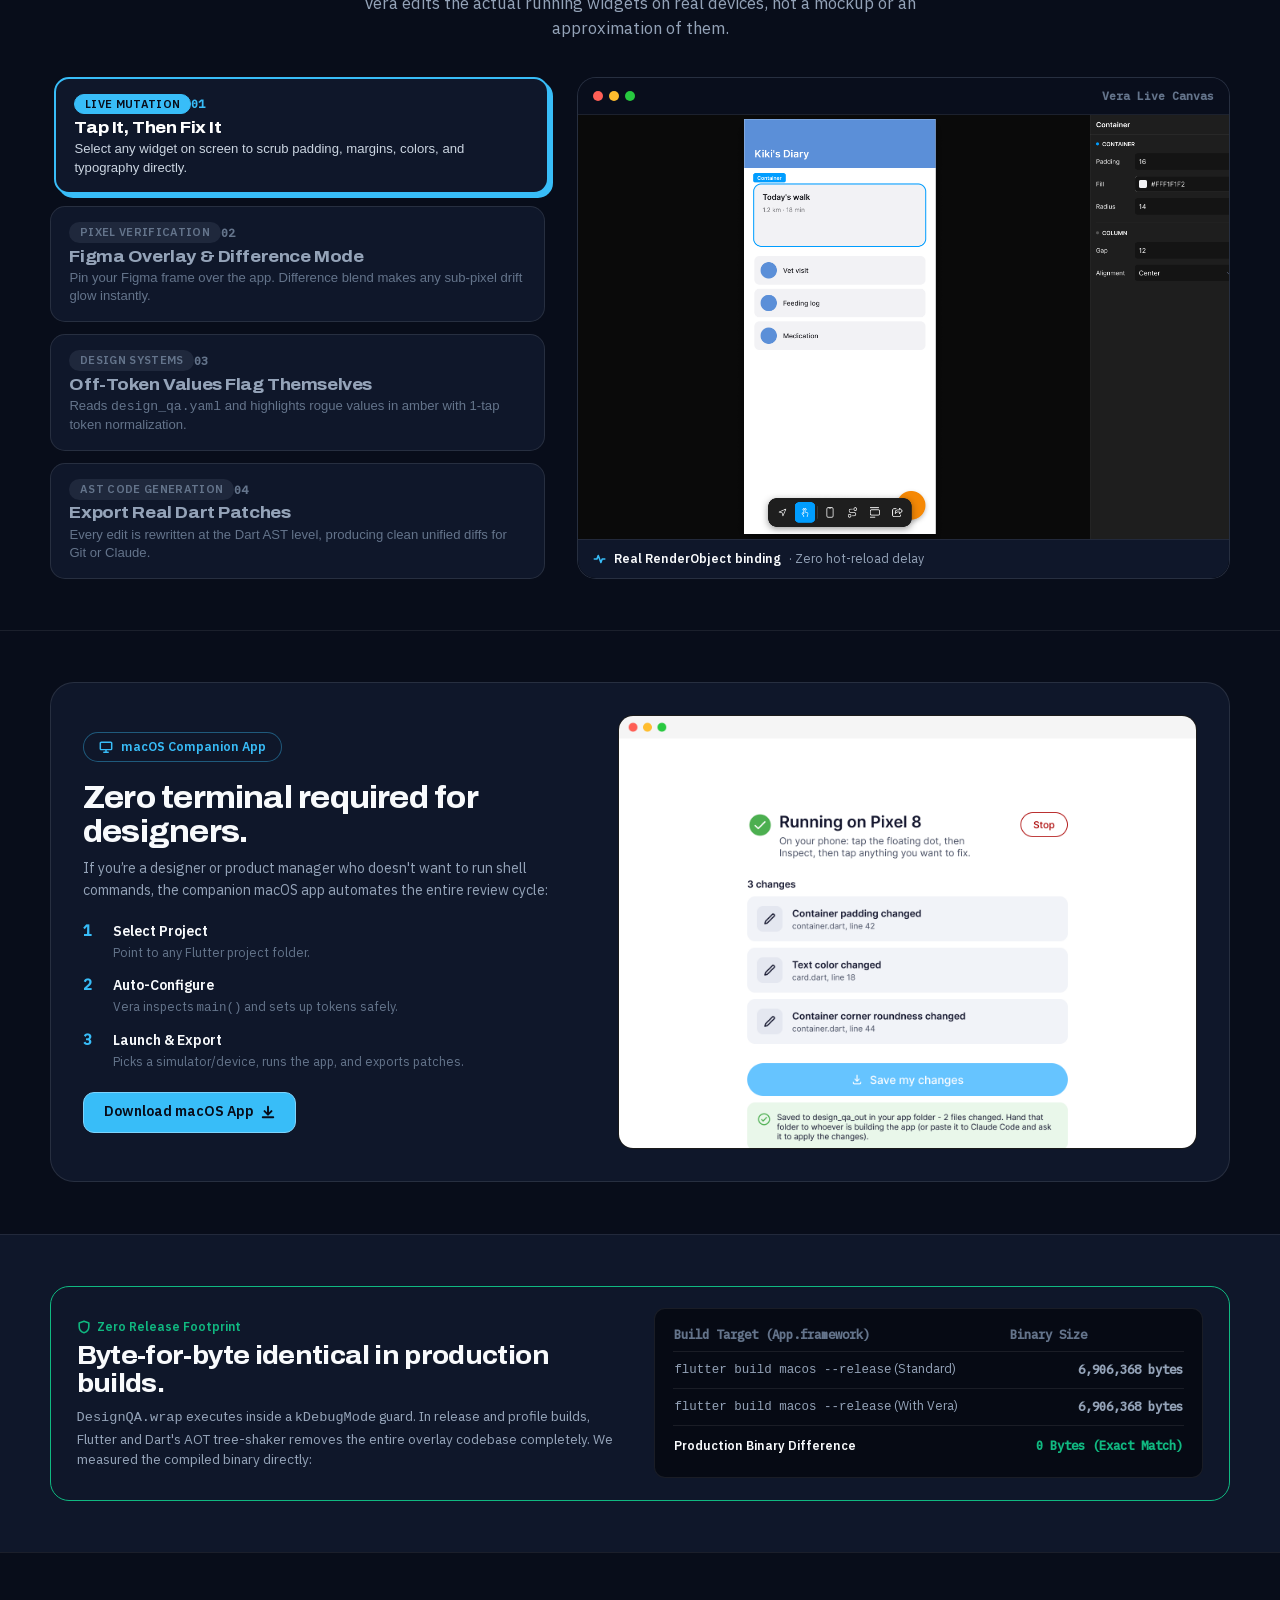
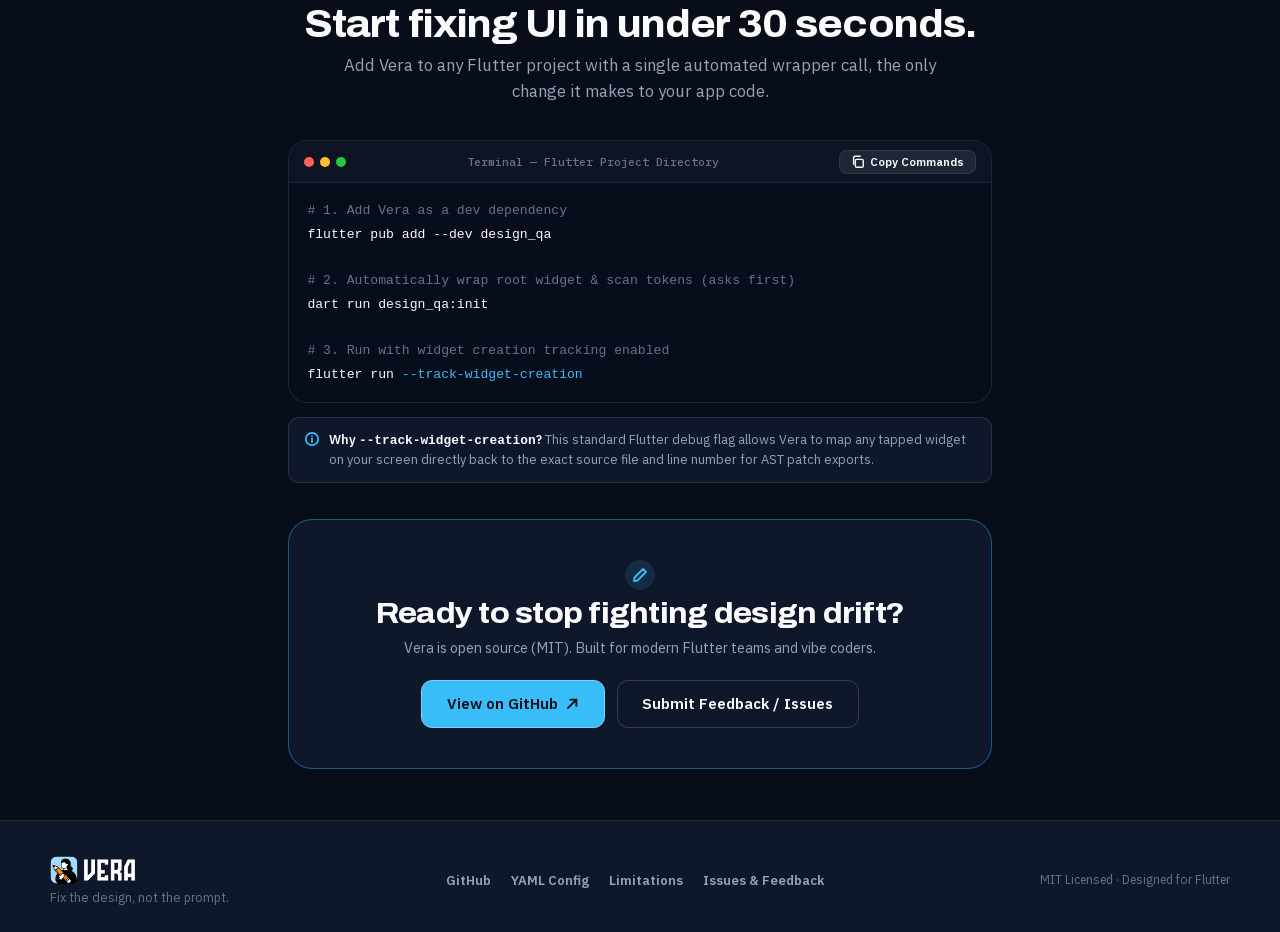
==== commit 5e1cc2f3: "Restyle hero stat row as two-line label/sublabel columns Each stat (Zero Rebuilds, AST Patches, 0 KB" ====
--- a/docs/index.html
+++ b/docs/index.html
@@ -123,15 +123,15 @@
             <div class="hero-stats">
               <div class="stat-item">
                 <svg class="stat-icon" viewBox="0 0 16 16" fill="none" stroke="currentColor" stroke-width="1.8" stroke-linecap="round" stroke-linejoin="round" aria-hidden="true"><path d="M9 1.5 3 9h4l-1 5.5L13 7H9z"/></svg>
-                <span class="stat-text"><strong>Zero Rebuilds</strong> · Live tuning</span>
+                <span class="stat-text"><strong>Zero Rebuilds</strong><span class="stat-sub">Live tuning</span></span>
               </div>
               <div class="stat-item">
                 <svg class="stat-icon" viewBox="0 0 16 16" fill="none" stroke="currentColor" stroke-width="1.8" aria-hidden="true"><circle cx="8" cy="8" r="6"/><circle cx="8" cy="8" r="2.5"/></svg>
-                <span class="stat-text"><strong>AST Patches</strong> · Exact source</span>
+                <span class="stat-text"><strong>AST Patches</strong><span class="stat-sub">Exact source</span></span>
               </div>
               <div class="stat-item">
                 <svg class="stat-icon" viewBox="0 0 16 16" fill="none" stroke="currentColor" stroke-width="1.8" stroke-linejoin="round" aria-hidden="true"><path d="M8 1.5 13.5 3.5v4c0 4-2.5 6.3-5.5 7-3-.7-5.5-3-5.5-7v-4z"/></svg>
-                <span class="stat-text"><strong>0 KB Impact</strong> · Release clean</span>
+                <span class="stat-text"><strong>0 KB Impact</strong><span class="stat-sub">Release clean</span></span>
               </div>
             </div>
           </div>
--- a/docs/assets/site.css
+++ b/docs/assets/site.css
@@ -614,10 +614,10 @@
 
 .hero-stats {
   display: flex;
-  align-items: center;
-  gap: 0.9rem;
+  align-items: flex-start;
+  gap: 1.1rem;
   flex-wrap: wrap;
-  font-size: 0.74rem;
+  font-size: 0.76rem;
   color: var(--text-muted);
   border-top: 1px solid var(--border-subtle);
   padding-top: 0.95rem;
@@ -625,17 +625,26 @@
 
 .stat-item {
   display: flex;
-  align-items: center;
-  gap: 0.35rem;
+  align-items: flex-start;
+  gap: 0.4rem;
   flex-shrink: 0;
   white-space: nowrap;
 }
 .stat-item strong {
   color: var(--text-secondary);
+}
+.stat-text {
+  display: flex;
+  flex-direction: column;
+  line-height: 1.35;
+}
+.stat-sub {
+  font-size: 0.92em;
 }
 .stat-icon {
   width: 14px;
   height: 14px;
+  margin-top: 0.15rem;
   flex-shrink: 0;
   color: var(--signal);
 }
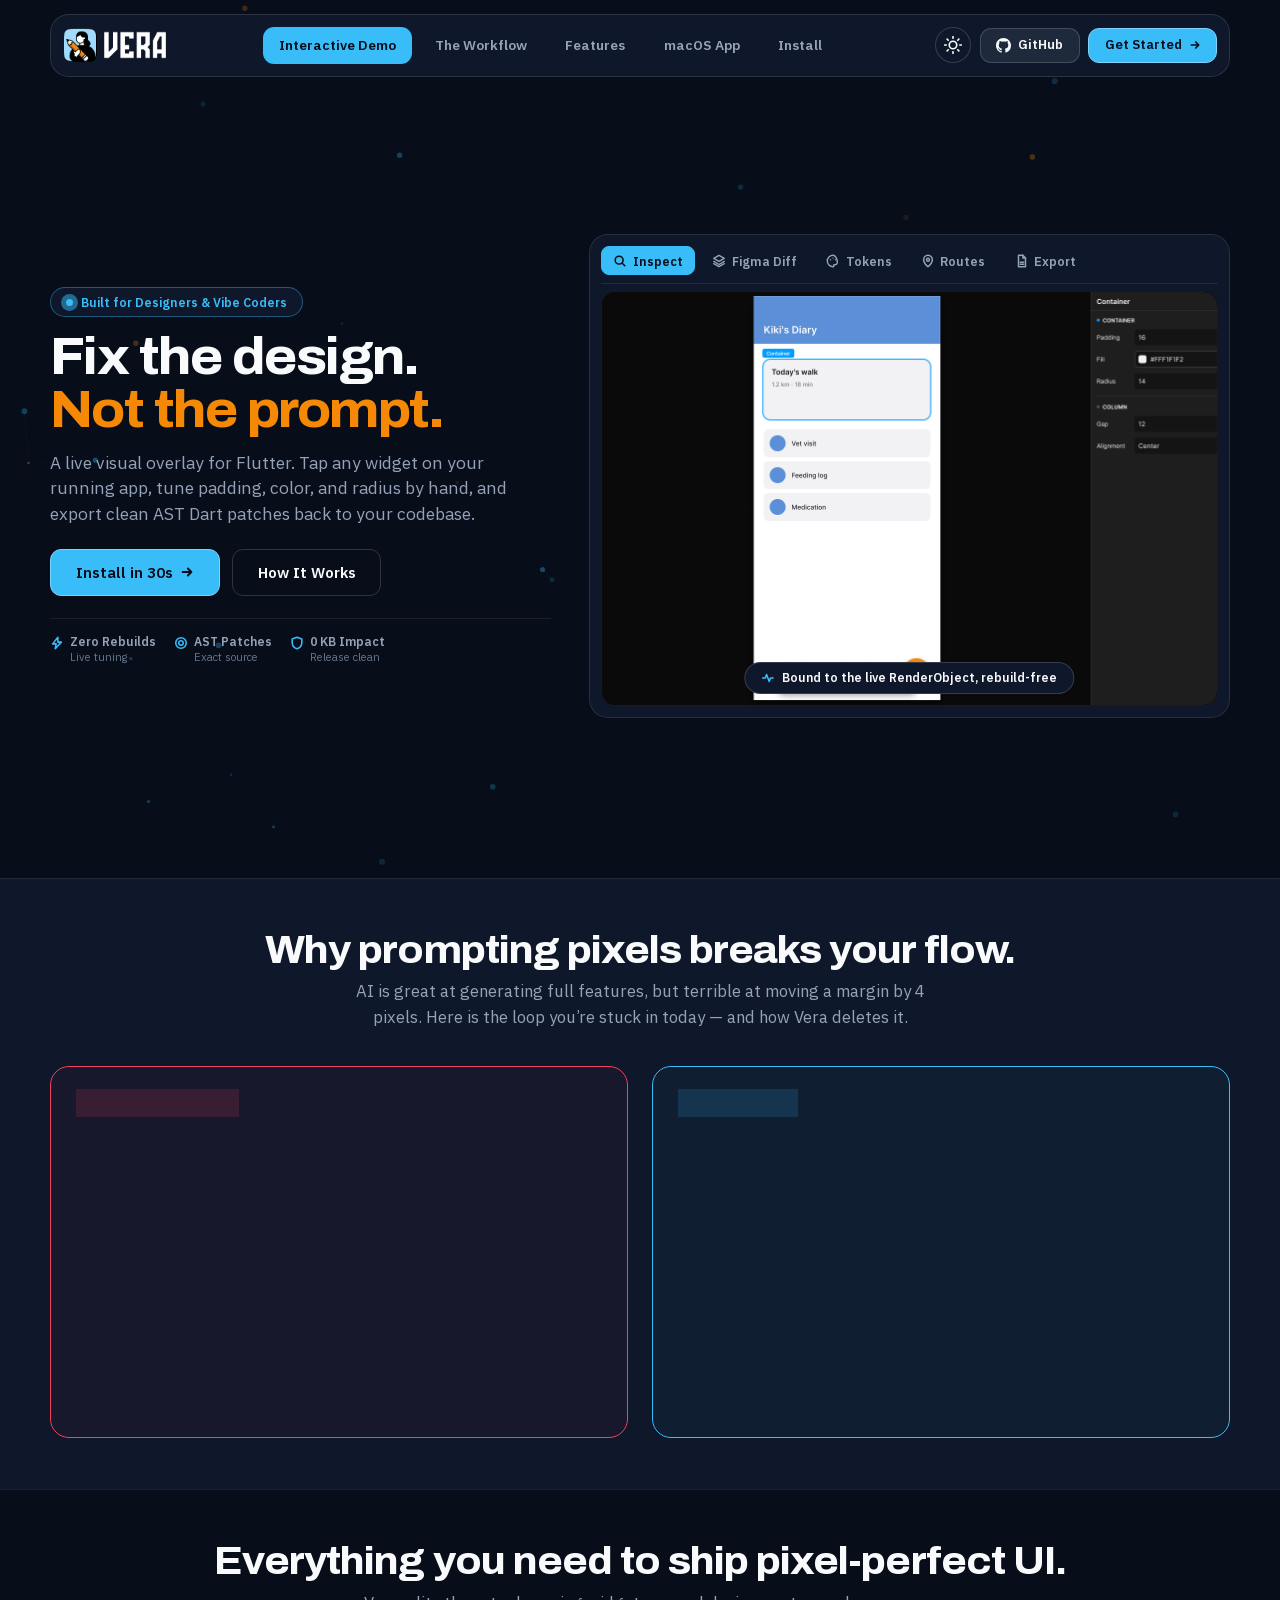
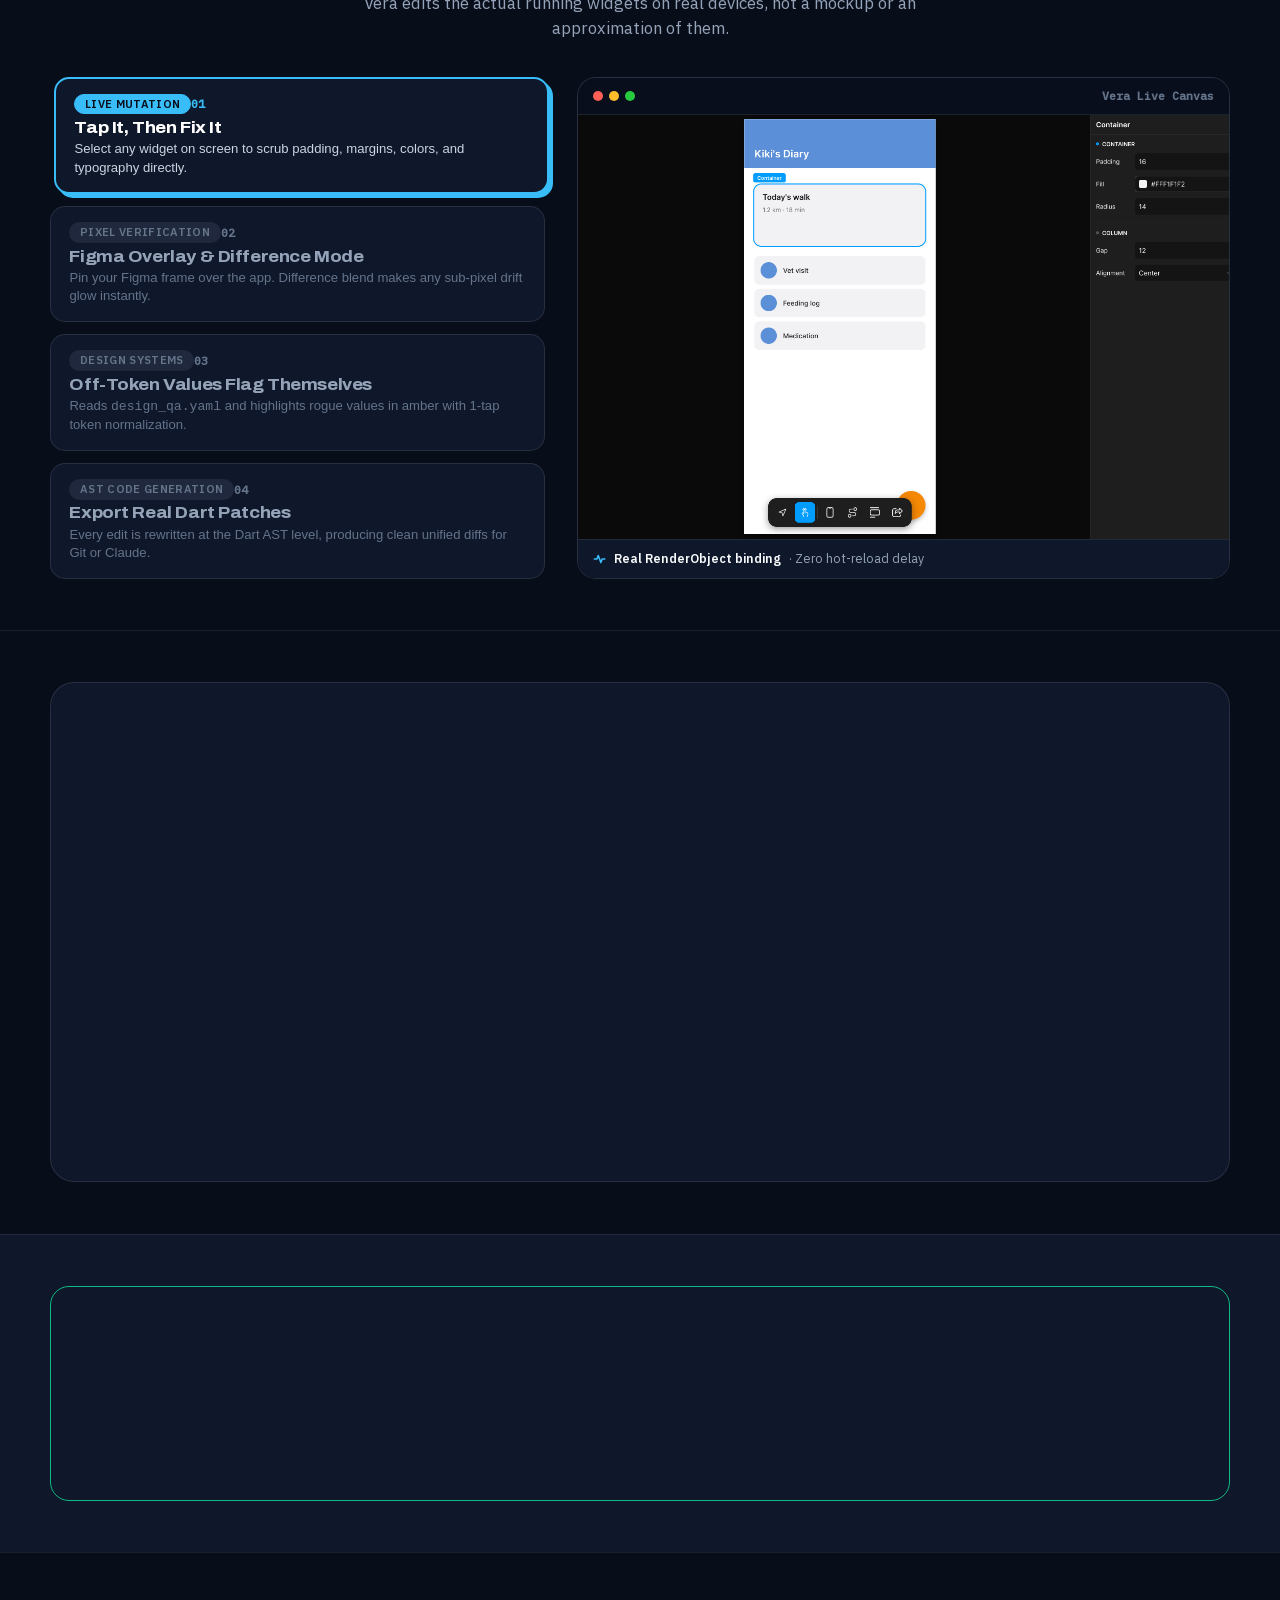
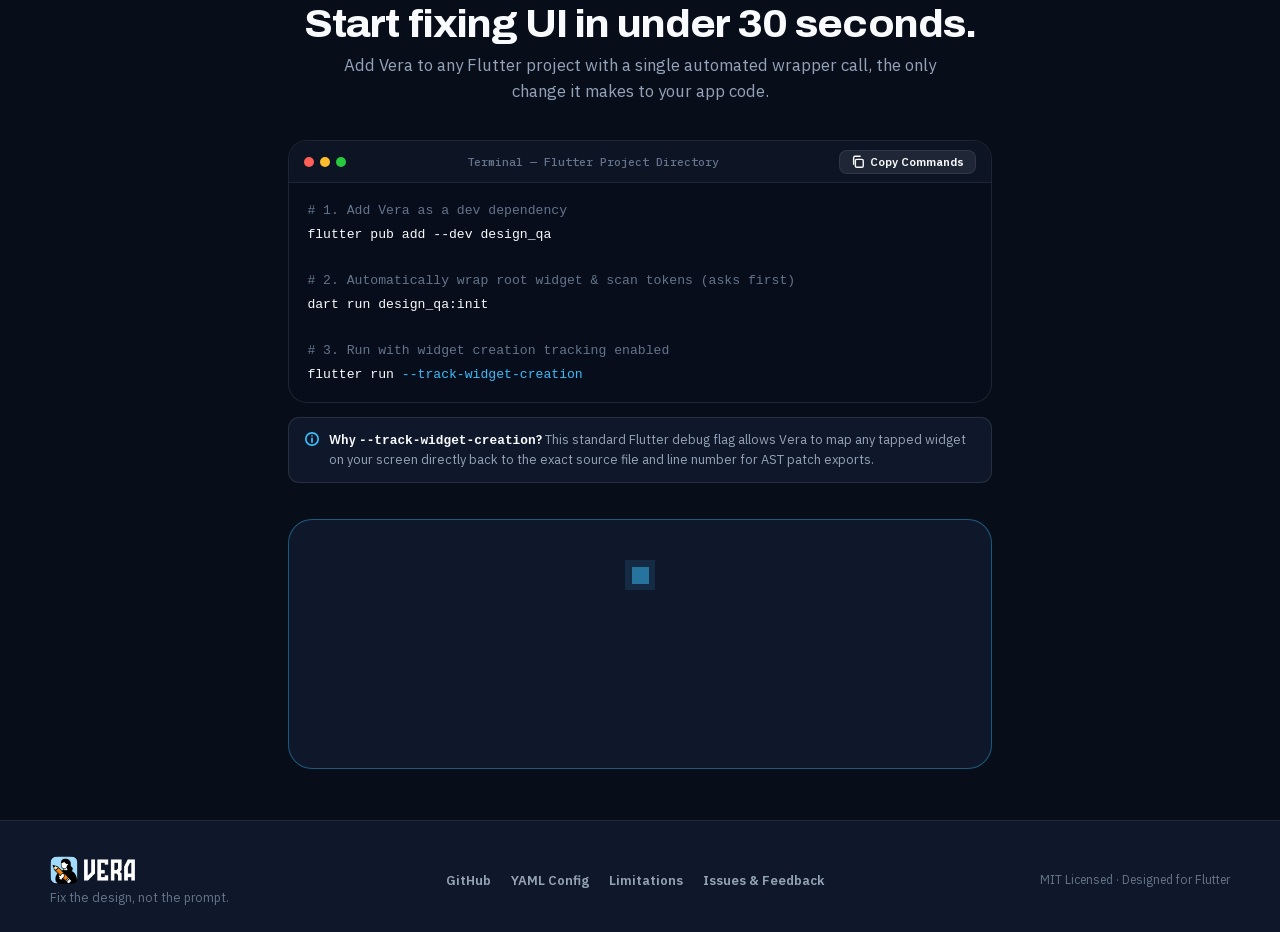
==== commit e65993db: "Replace pencil icons with a live pulse dot Removed the pencil SVG from the hero pill ("Built for Des" ====
--- a/docs/index.html
+++ b/docs/index.html
@@ -95,7 +95,7 @@
           <!-- Left Column: Copy & Actions -->
           <div class="hero-col-copy">
             <div class="pill-badge">
-              <span class="badge-icon" aria-hidden="true"><svg viewBox="0 0 16 16" fill="none" stroke="currentColor" stroke-width="1.8" stroke-linecap="round" stroke-linejoin="round"><path d="M11 2l3 3-8.5 8.5L2 14l.5-3.5z"/></svg></span>
+              <span class="pulse-dot" aria-hidden="true"></span>
               <span>Built for Designers & Vibe Coders</span>
             </div>
 
@@ -576,7 +576,7 @@
 
         <!-- Call to Action Banner -->
         <div class="cta-banner tilt-card" data-tilt="2">
-          <div class="cta-pencil-badge" aria-hidden="true"><svg viewBox="0 0 16 16" fill="none" stroke="currentColor" stroke-width="1.8" stroke-linecap="round" stroke-linejoin="round"><path d="M11 2l3 3-8.5 8.5L2 14l.5-3.5z"/></svg></div>
+          <div class="cta-pencil-badge" aria-hidden="true"><span class="pulse-dot"></span></div>
           <h3>Ready to stop fighting design drift?</h3>
           <p>Vera is open source (MIT). Built for modern Flutter teams and vibe coders.</p>
           <div class="cta-banner-actions">
--- a/docs/assets/site.css
+++ b/docs/assets/site.css
@@ -580,6 +580,31 @@
   flex-shrink: 0;
 }
 
+/* Live-status dot: a solid center with a soft ring that expands and fades,
+   used in place of a static icon wherever the badge should read as "live". */
+.pulse-dot {
+  position: relative;
+  display: inline-flex;
+  width: 7px;
+  height: 7px;
+  flex-shrink: 0;
+  border-radius: 50%;
+  background: var(--signal);
+}
+.pulse-dot::before {
+  content: '';
+  position: absolute;
+  inset: -5px;
+  border-radius: 50%;
+  background: var(--signal);
+  opacity: 0.5;
+  animation: pulseDot 1.8s cubic-bezier(0.4, 0, 0.6, 1) infinite;
+}
+@keyframes pulseDot {
+  0% { transform: scale(0.5); opacity: 0.5; }
+  70%, 100% { transform: scale(2.1); opacity: 0; }
+}
+
 .hero-title {
   font-size: clamp(2.1rem, 4vw, 3.25rem);
   font-weight: 800;
@@ -1577,11 +1602,6 @@
   background: rgba(56, 189, 248, 0.12);
   color: var(--signal);
 }
-.cta-pencil-badge svg {
-  width: 16px;
-  height: 16px;
-}
-
 .cta-banner h3 {
   font-size: clamp(1.4rem, 2.5vw, 1.85rem);
   margin-bottom: 0.4rem;
